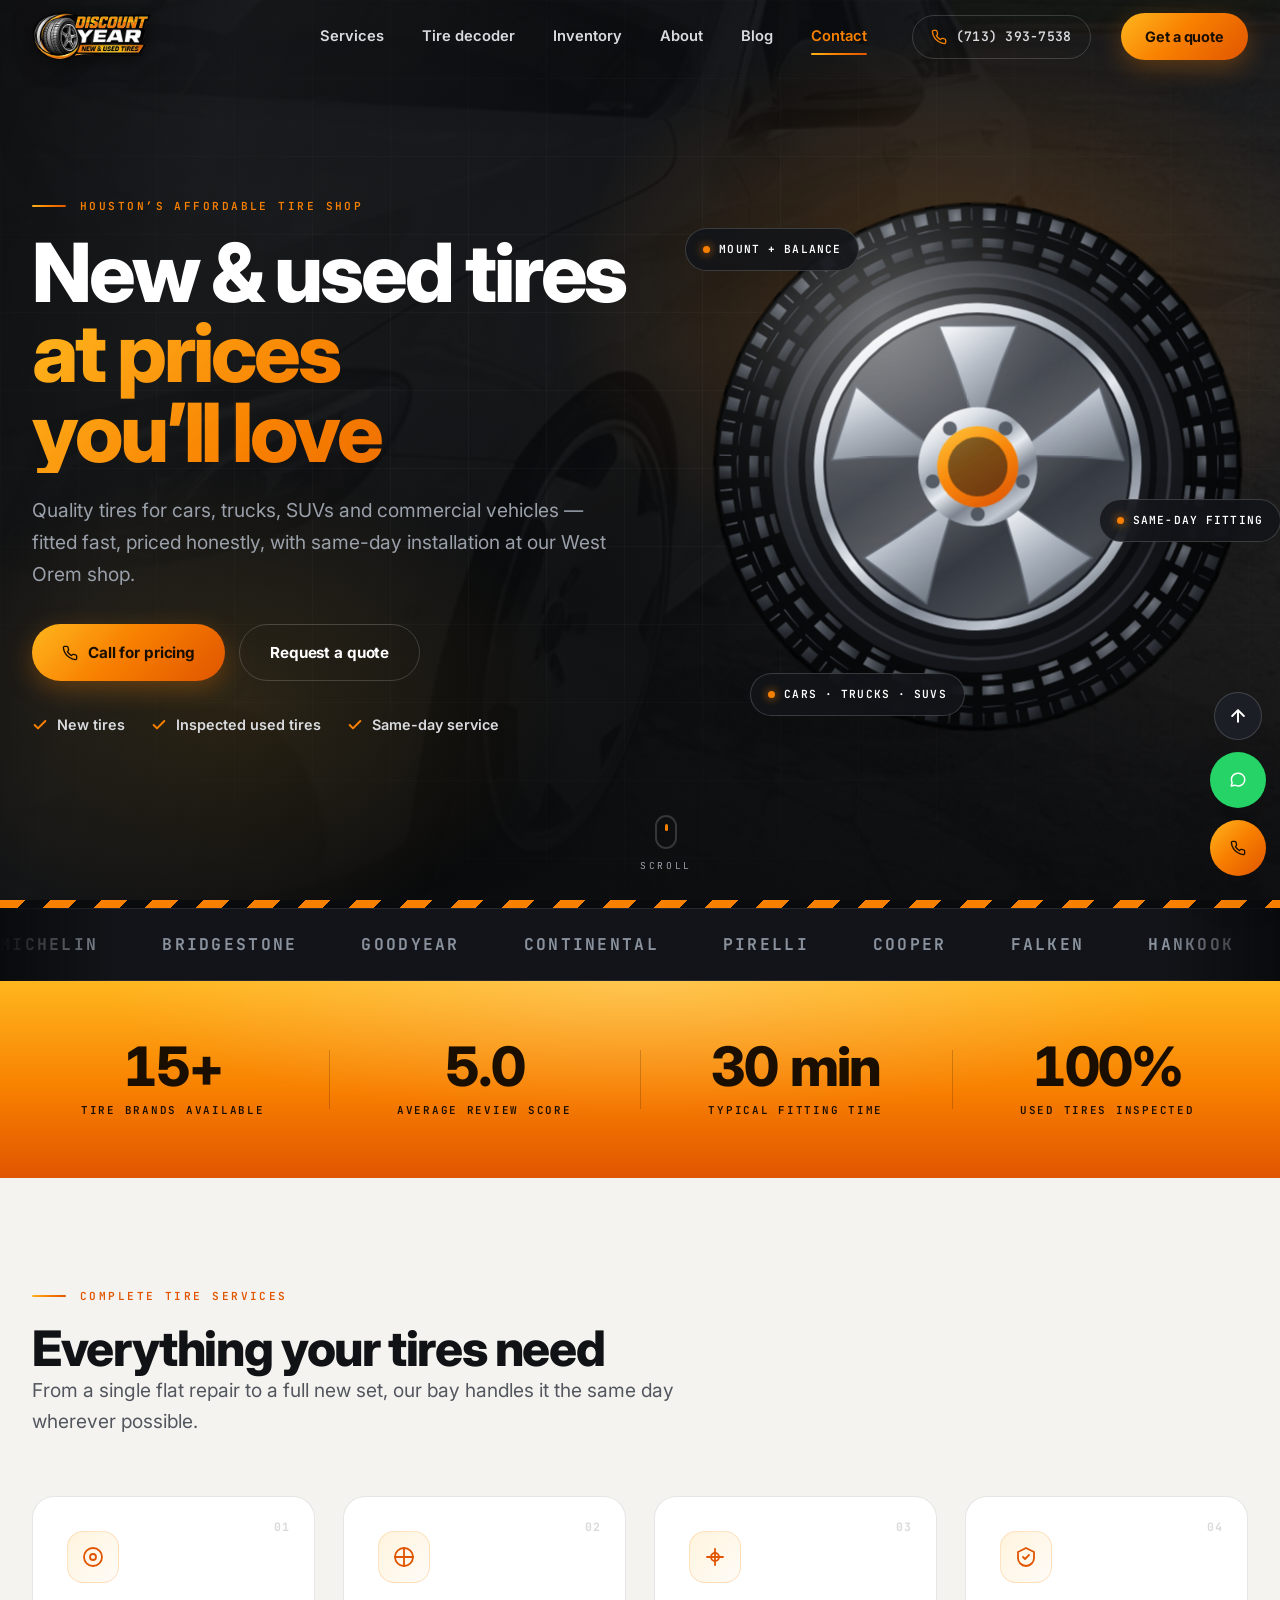
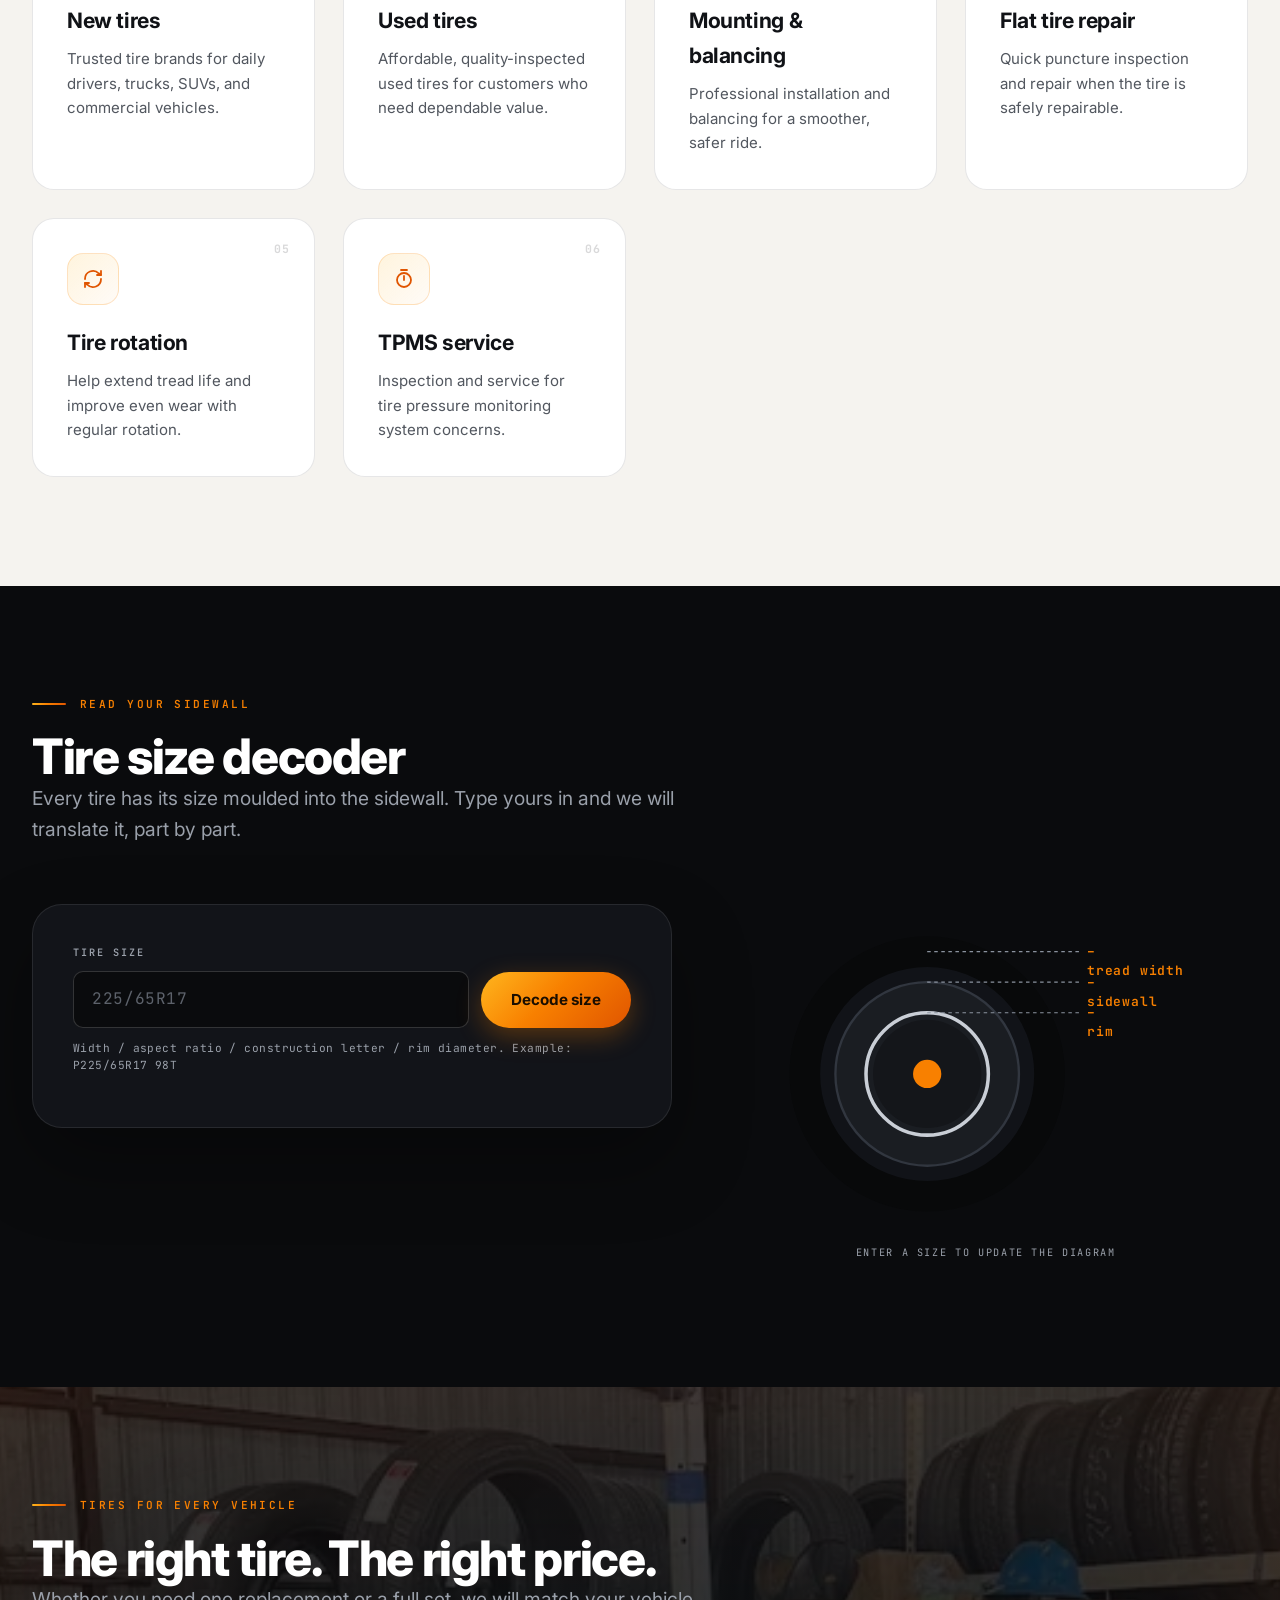
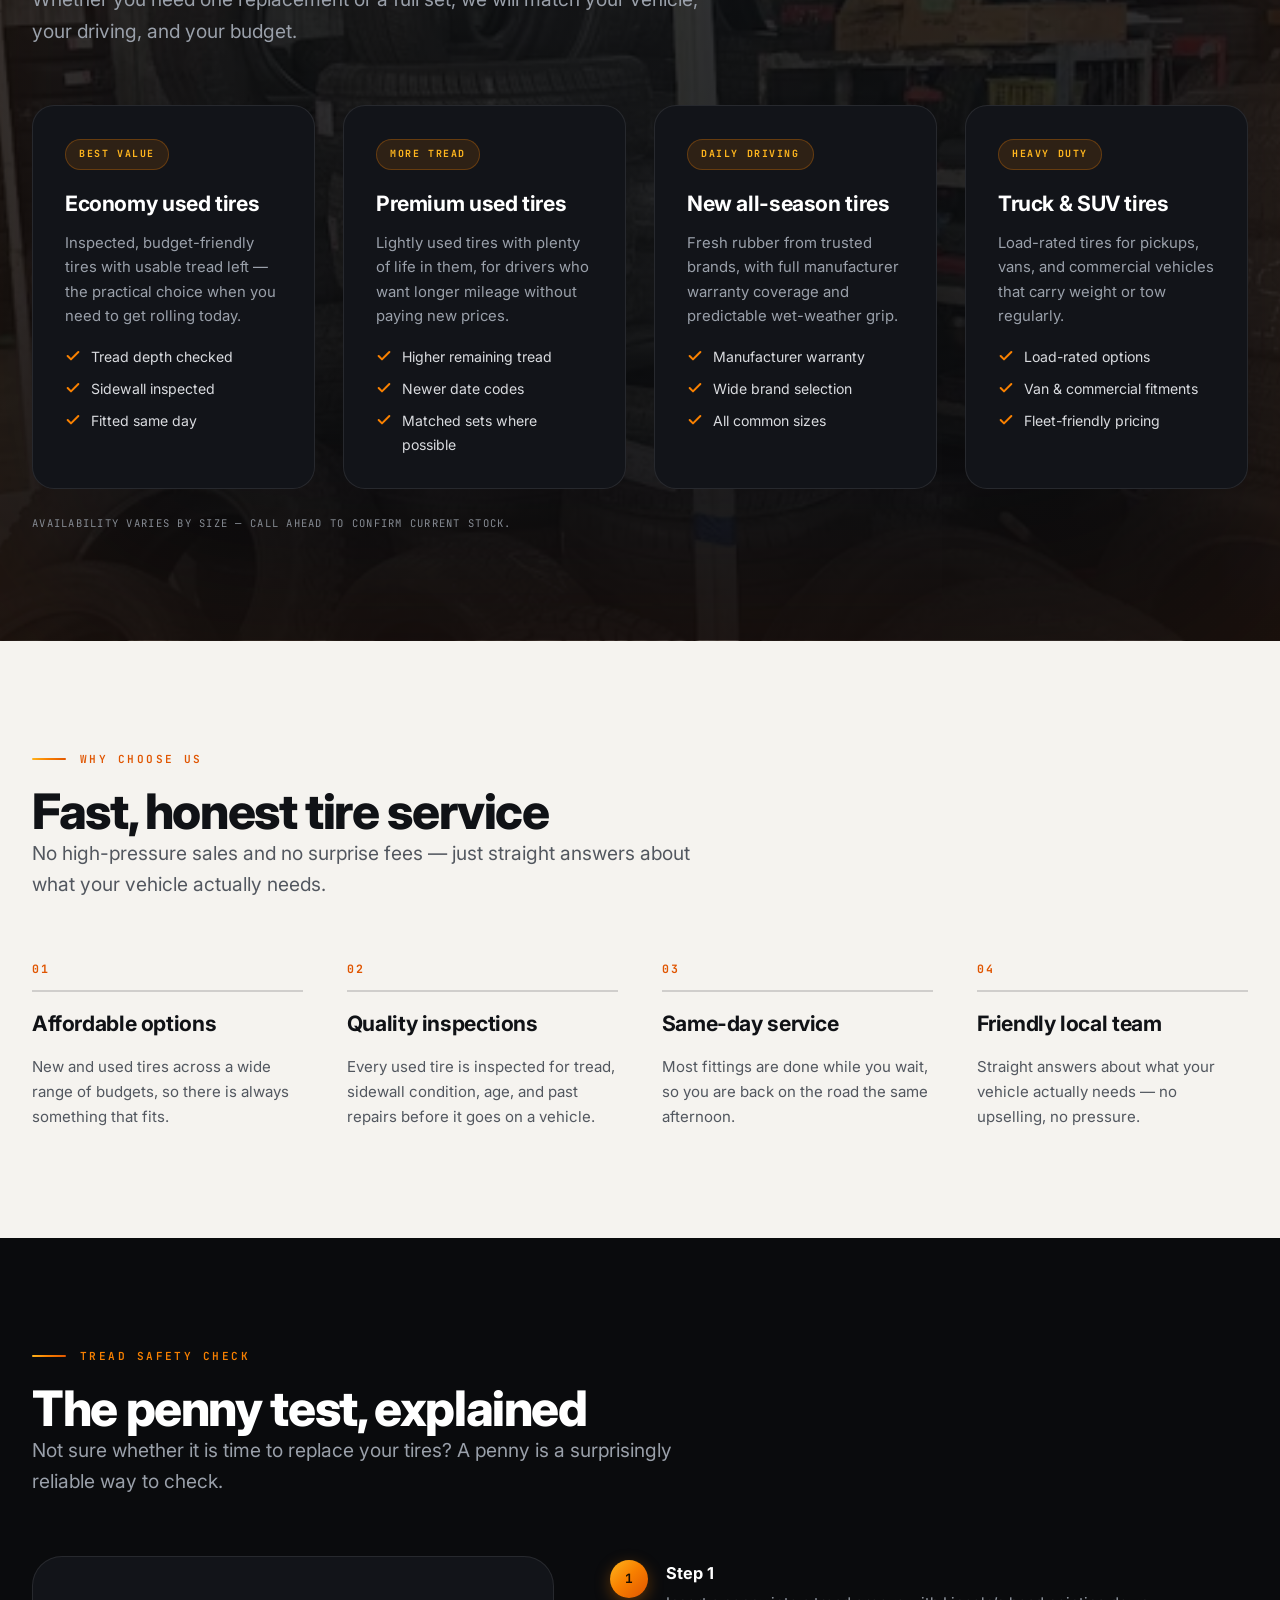
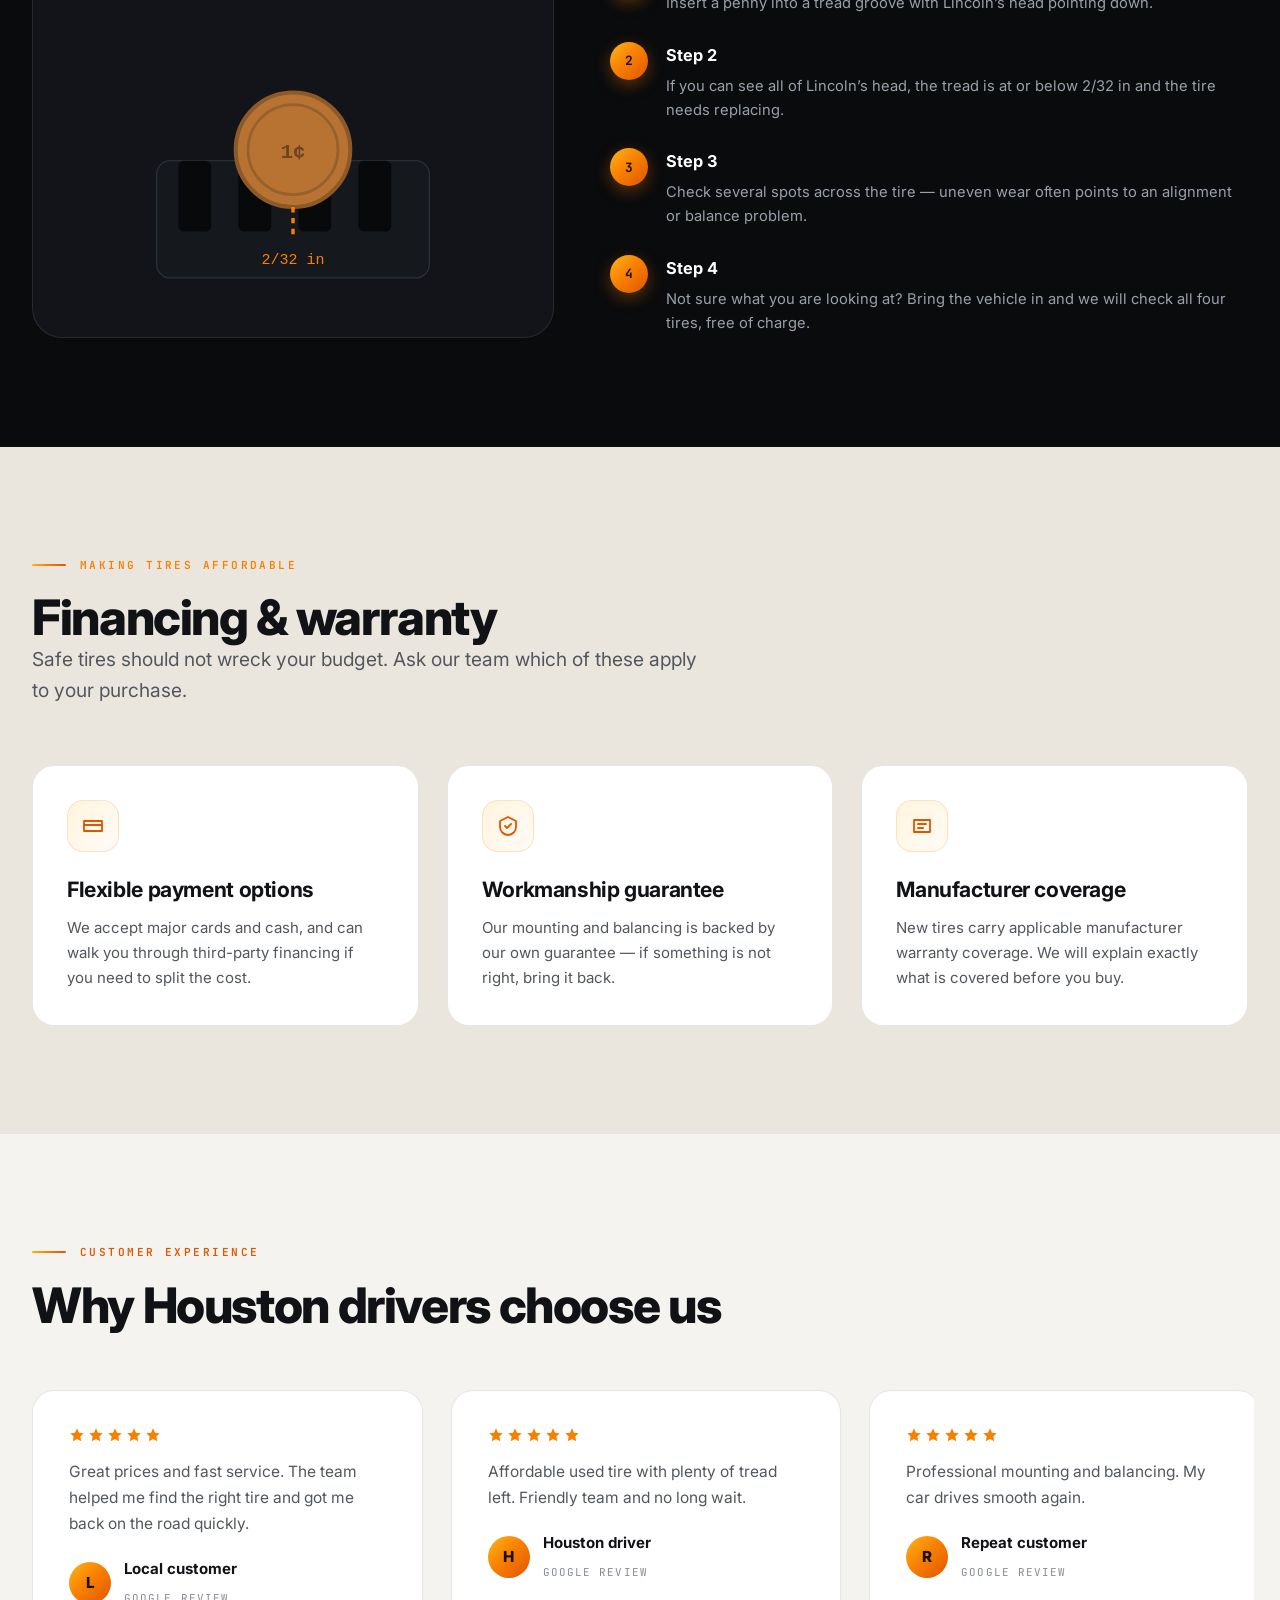
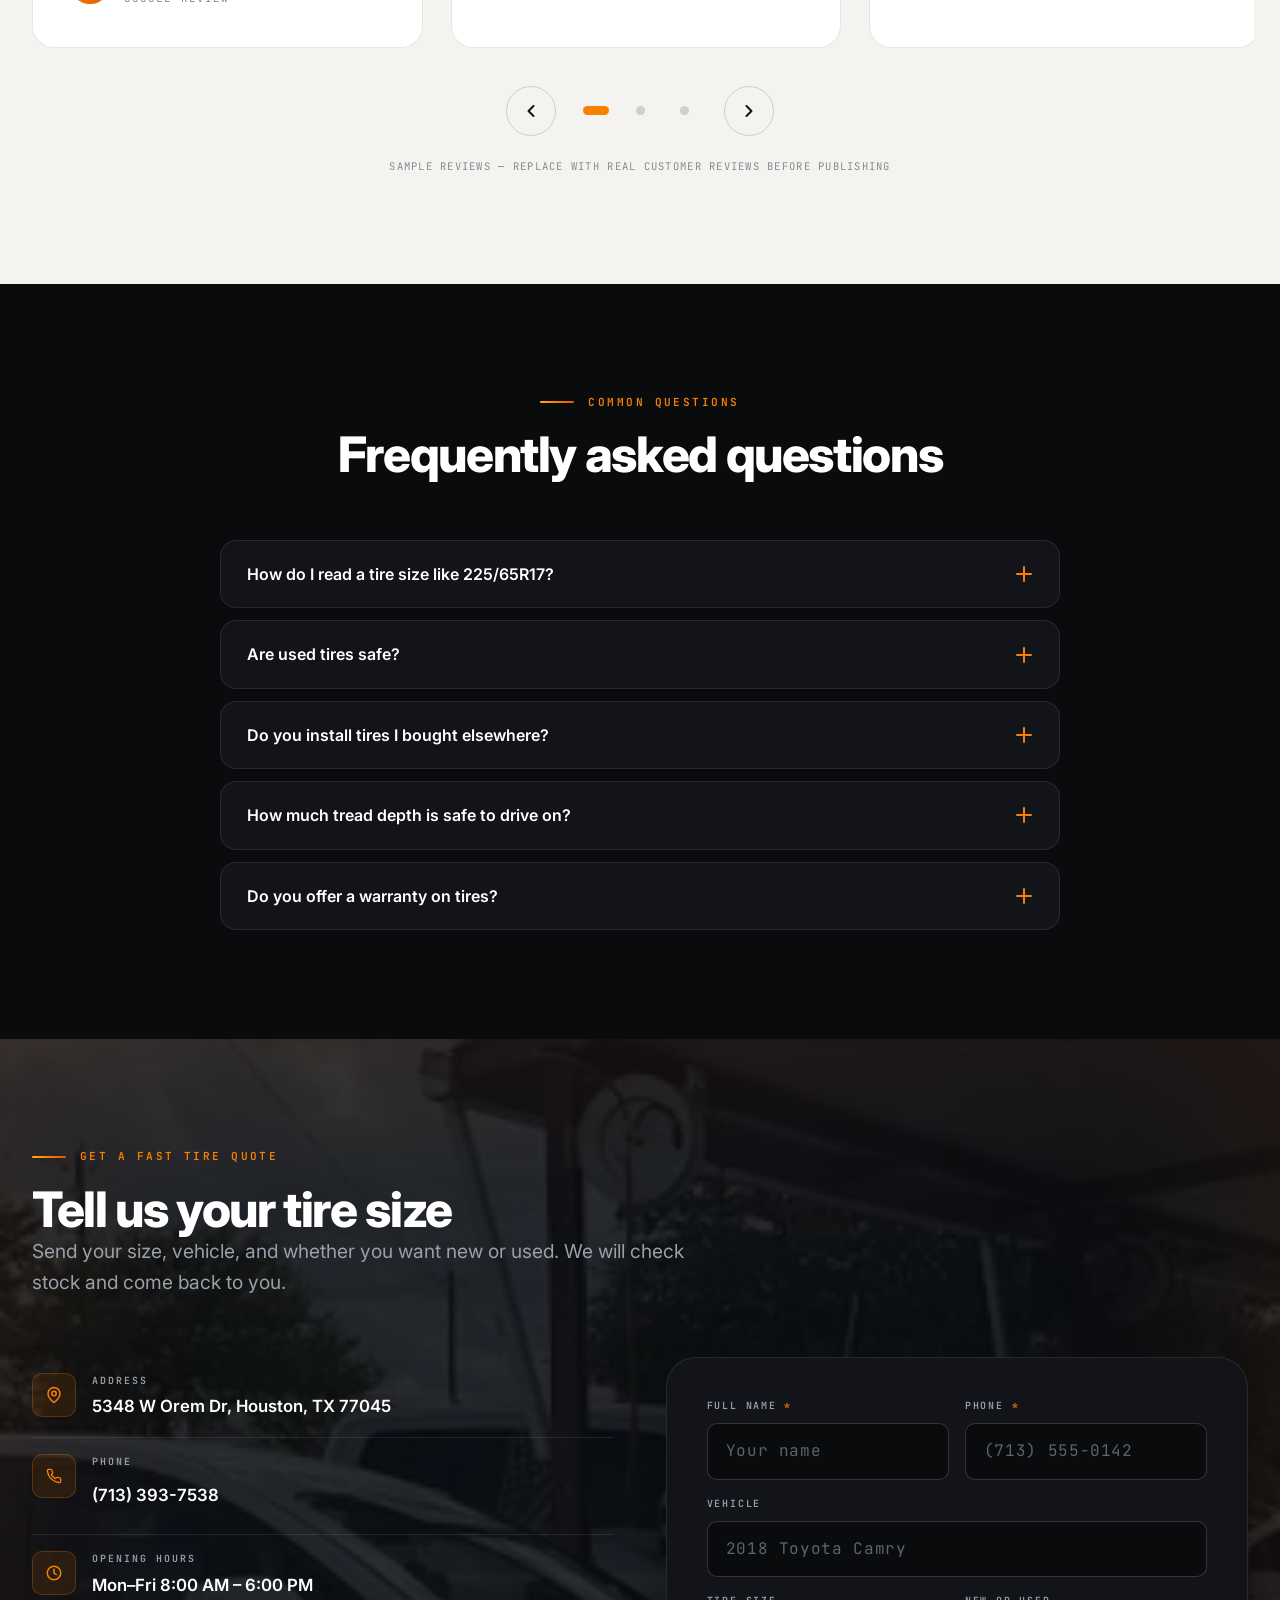
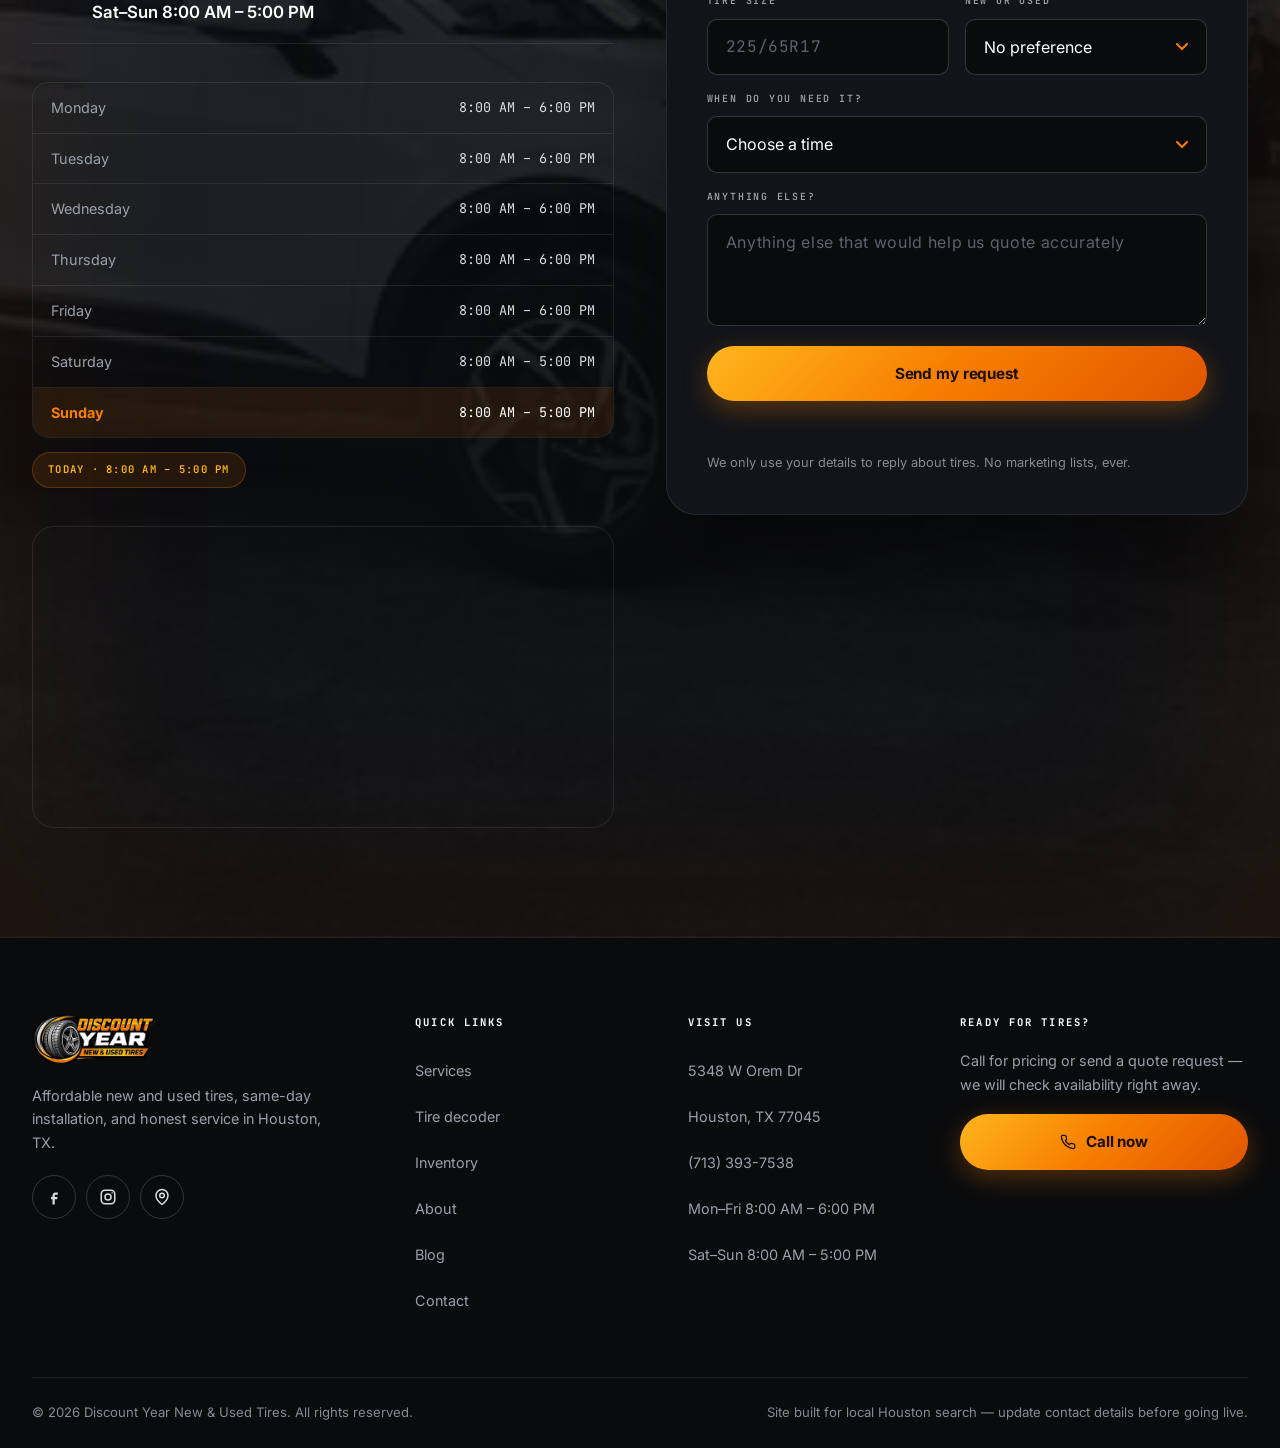
==== index.html @ e11bf378 "Add files via upload" ====
<!DOCTYPE html>
<html lang="en">
<head>
<meta charset="UTF-8">
<meta name="viewport" content="width=device-width, initial-scale=1, viewport-fit=cover">
<meta name="theme-color" content="#0a0b0d">
<title>Discount Year New &amp; Used Tires | Tire Shop in Houston, TX</title>
<meta name="description" content="New and used tires in Houston, TX. Same-day mounting, balancing, flat repair and TPMS service at 5348 W Orem Dr. Inspected used tires and honest pricing.">
<link rel="canonical" href="https://www.discountyeartires.com/">

<!-- Favicons generated from the client's own mark -->
<link rel="icon" href="assets/mark-32.png" sizes="32x32">
<link rel="icon" href="assets/mark-192.png" sizes="192x192">
<link rel="apple-touch-icon" href="assets/mark-180.png">
<link rel="manifest" href="site.webmanifest">

<!-- Fonts: preconnect early, then load without blocking first paint -->
<link rel="preconnect" href="https://fonts.googleapis.com">
<link rel="preconnect" href="https://fonts.gstatic.com" crossorigin>
<link rel="preload" as="style" href="https://fonts.googleapis.com/css2?family=Inter:wght@400;500;600;700;800&family=JetBrains+Mono:wght@500;600;700&display=swap">
<link rel="stylesheet" href="https://fonts.googleapis.com/css2?family=Inter:wght@400;500;600;700;800&family=JetBrains+Mono:wght@500;600;700&display=swap" media="print" onload="this.media='all'">
<noscript><link rel="stylesheet" href="https://fonts.googleapis.com/css2?family=Inter:wght@400;500;600;700;800&family=JetBrains+Mono:wght@500;600;700&display=swap"></noscript>

<link rel="preload" as="image" href="assets/logo-600.webp" type="image/webp">
<script>
/* Loader escape hatch — deliberately tiny, dependency-free and ES5 only.
   It lives in its own <script> so that a syntax error or thrown exception in
   script.js can never prevent the site from becoming usable. If the main
   loader logic has not dismissed itself within 4s, this does it. */
(function () {
  function release() {
    var b = document.body;
    if (!b) return;
    b.className = b.className.replace(/\bis-loading\b/g, '');
    var l = document.getElementById('loader');
    if (l && l.parentNode) l.parentNode.removeChild(l);
  }
  window.setTimeout(release, 4000);
  window.addEventListener('error', function () { window.setTimeout(release, 300); });
})();
</script>

<!-- Safety net 2: with scripting unavailable the loader must not exist at all.
     This is what a document previewer (iOS Quick Look), a locked-down browser,
     or a blocked script results in. -->
<noscript>
  <style>
    .loader,
    .cursor,
    .cursor-shadow,
    .scroll-progress { display: none !important; }
    body.is-loading { overflow: visible !important; }
    /* Reveal anything that would otherwise wait for a scroll observer. */
    .reveal { opacity: 1 !important; transform: none !important; }
    .hero-copy > *,
    .hero-visual,
    .scroll-cue { opacity: 1 !important; transform: none !important; animation: none !important; }
    .reveal-line > i { transform: none !important; animation: none !important; }
    .stat-num { visibility: visible; }
  </style>
</noscript>

<link rel="stylesheet" href="styles.css">

<!-- Open Graph -->
<meta property="og:type" content="business.business">
<meta property="og:title" content="Discount Year New &amp; Used Tires | Houston, TX">
<meta property="og:description" content="New and used tires with same-day fitting in Houston. Inspected used tires, honest pricing.">
<meta property="og:image" content="https://www.discountyeartires.com/assets/logo-1200.png">
<meta name="twitter:card" content="summary_large_image">
<meta name="twitter:title" content="Discount Year New &amp; Used Tires | Houston, TX">
<meta name="twitter:description" content="New and used tires with same-day fitting in Houston. Inspected used tires, honest pricing.">
<meta name="twitter:image" content="https://www.discountyeartires.com/assets/logo-1200.png">
<meta property="og:url" content="https://www.discountyeartires.com/">

<script type="application/ld+json">
{
  "@context":"https://schema.org",
  "@type":"TireShop",
  "name":"Discount Year New & Used Tires",
  "image":"https://www.discountyeartires.com/assets/logo-1200.png",
  "logo":"https://www.discountyeartires.com/assets/logo-1200.png",
  "url":"https://www.discountyeartires.com/",
  "telephone":"+17133937538",
  "priceRange":"$$",
  "address":{"@type":"PostalAddress","streetAddress":"5348 W Orem Dr","addressLocality":"Houston","addressRegion":"TX","postalCode":"77045","addressCountry":"US"},
  "geo":{"@type":"GeoCoordinates","latitude":29.6216,"longitude":-95.4269},
  "openingHoursSpecification":[
    {"@type":"OpeningHoursSpecification","dayOfWeek":["Monday","Tuesday","Wednesday","Thursday","Friday"],"opens":"08:00","closes":"18:00"},
    {"@type":"OpeningHoursSpecification","dayOfWeek":["Saturday","Sunday"],"opens":"08:00","closes":"17:00"}
  ],
  "areaServed":{"@type":"City","name":"Houston"}
}
</script>
<script type="application/ld+json">
{
 "@context":"https://schema.org","@type":"FAQPage","mainEntity":[
 {"@type":"Question","name":"How do I read a tire size like 225/65R17?","acceptedAnswer":{"@type":"Answer","text":"225 is the tire width in millimetres, 65 is the aspect ratio (sidewall height as a percentage of the width), R means radial construction, and 17 is the wheel rim diameter in inches. The decoder above breaks down any size you enter."}},{"@type":"Question","name":"Are used tires safe?","acceptedAnswer":{"@type":"Answer","text":"Every used tire we sell is inspected for tread depth, sidewall damage, age, and repair history before it goes on a vehicle. We only sell tires we would fit to our own cars."}},{"@type":"Question","name":"Do you install tires I bought elsewhere?","acceptedAnswer":{"@type":"Answer","text":"Yes — we mount and balance tires you supply yourself. Call ahead so we can confirm same-day availability and pricing."}},{"@type":"Question","name":"How much tread depth is safe to drive on?","acceptedAnswer":{"@type":"Answer","text":"Most experts recommend replacing tires at or below 2/32 of an inch of remaining tread. Use the penny test above, or stop by and we will check them for free."}},{"@type":"Question","name":"Do you offer a warranty on tires?","acceptedAnswer":{"@type":"Answer","text":"New tires include applicable manufacturer warranty coverage, and we stand behind our own mounting and balancing workmanship. Ask us for the specific terms on the tires you choose."}}
 ]}
</script>
</head>

<body class="is-loading">

<a class="skip-link" href="#main">Skip to main content</a>

<!-- ===== loading screen ================================================== -->
<div class="loader" id="loader" role="status" aria-live="polite">
  <div class="loader-inner">
    <div class="loader-tyre"><svg class="" viewBox="0 0 200 200" xmlns="http://www.w3.org/2000/svg" >
<defs>
<radialGradient id="rub-loader" cx="34%" cy="24%" r="82%">
  <stop offset="0%" stop-color="#6e737c"/>
  <stop offset="35%" stop-color="#474c54"/>
  <stop offset="70%" stop-color="#2b2f35"/>
  <stop offset="100%" stop-color="#1a1d21"/>
</radialGradient>
<radialGradient id="wall-loader" cx="34%" cy="26%" r="80%">
  <stop offset="0%" stop-color="#3d4046"/>
  <stop offset="55%" stop-color="#212429"/>
  <stop offset="100%" stop-color="#121418"/>
</radialGradient>
<linearGradient id="chrome-loader" x1="18%" y1="4%" x2="82%" y2="96%">
  <stop offset="0%"   stop-color="#ffffff"/>
  <stop offset="18%"  stop-color="#d8dde4"/>
  <stop offset="38%"  stop-color="#9aa2ad"/>
  <stop offset="52%"  stop-color="#e8ecf1"/>
  <stop offset="70%"  stop-color="#79818d"/>
  <stop offset="88%"  stop-color="#c2c8d1"/>
  <stop offset="100%" stop-color="#5a626d"/>
</linearGradient>
<linearGradient id="spoke-loader" x1="20%" y1="0%" x2="80%" y2="100%">
  <stop offset="0%"   stop-color="#eef1f5"/>
  <stop offset="45%"  stop-color="#aab2bd"/>
  <stop offset="100%" stop-color="#6d757f"/>
</linearGradient>
<linearGradient id="cap-loader" x1="20%" y1="0%" x2="80%" y2="100%">
  <stop offset="0%"   stop-color="#ffb61e"/>
  <stop offset="50%"  stop-color="#f88000"/>
  <stop offset="100%" stop-color="#e05500"/>
</linearGradient>
<radialGradient id="gloss-loader" cx="32%" cy="22%" r="52%">
  <stop offset="0%"   stop-color="#ffffff" stop-opacity=".30"/>
  <stop offset="60%"  stop-color="#ffffff" stop-opacity=".05"/>
  <stop offset="100%" stop-color="#ffffff" stop-opacity="0"/>
</radialGradient>
</defs>
<g class="tyre-spin">
<circle cx="100.0" cy="100.0" r="97.0" fill="#08090a"/>
<g fill="url(#rub-loader)">
<path d="M101.96 4.52A95.50 95.50 0 0 1 111.06 5.14L108.92 23.52A77.00 77.00 0 0 0 101.58 23.02Z"/>
<path d="M114.94 5.68A95.50 95.50 0 0 1 123.88 7.53L120.25 21.57A81.00 81.00 0 0 0 112.67 20.00Z"/>
<path d="M127.64 8.59A95.50 95.50 0 0 1 136.24 11.65L129.22 28.76A77.00 77.00 0 0 0 122.29 26.30Z"/>
<path d="M139.83 13.20A95.50 95.50 0 0 1 147.94 17.40L140.66 29.94A81.00 81.00 0 0 0 133.79 26.38Z"/>
<path d="M151.28 19.44A95.50 95.50 0 0 1 158.74 24.70L147.36 39.29A77.00 77.00 0 0 0 141.35 35.04Z"/>
<path d="M161.77 27.17A95.50 95.50 0 0 1 168.44 33.40L158.05 43.51A81.00 81.00 0 0 0 152.39 38.23Z"/>
<path d="M171.12 36.26A95.50 95.50 0 0 1 176.88 43.34L161.98 54.32A77.00 77.00 0 0 0 157.34 48.61Z"/>
<path d="M179.13 46.54A95.50 95.50 0 0 1 183.88 54.34L171.14 61.27A81.00 81.00 0 0 0 167.12 54.65Z"/>
<path d="M185.68 57.81A95.50 95.50 0 0 1 189.31 66.18L172.01 72.73A77.00 77.00 0 0 0 169.08 65.98Z"/>
<path d="M190.62 69.87A95.50 95.50 0 0 1 193.08 78.66L178.95 81.90A81.00 81.00 0 0 0 176.86 74.44Z"/>
<path d="M193.88 82.49A95.50 95.50 0 0 1 195.12 91.53L176.70 93.17A77.00 77.00 0 0 0 175.69 85.88Z"/>
<path d="M195.39 95.44A95.50 95.50 0 0 1 195.39 104.56L180.91 103.87A81.00 81.00 0 0 0 180.91 96.13Z"/>
<path d="M195.12 108.47A95.50 95.50 0 0 1 193.88 117.51L175.69 114.12A77.00 77.00 0 0 0 176.70 106.83Z"/>
<path d="M193.08 121.34A95.50 95.50 0 0 1 190.62 130.13L176.86 125.56A81.00 81.00 0 0 0 178.95 118.10Z"/>
<path d="M189.31 133.82A95.50 95.50 0 0 1 185.68 142.19L169.08 134.02A77.00 77.00 0 0 0 172.01 127.27Z"/>
<path d="M183.88 145.66A95.50 95.50 0 0 1 179.13 153.46L167.12 145.35A81.00 81.00 0 0 0 171.14 138.73Z"/>
<path d="M176.88 156.66A95.50 95.50 0 0 1 171.12 163.74L157.34 151.39A77.00 77.00 0 0 0 161.98 145.68Z"/>
<path d="M168.44 166.60A95.50 95.50 0 0 1 161.77 172.83L152.39 161.77A81.00 81.00 0 0 0 158.05 156.49Z"/>
<path d="M158.74 175.30A95.50 95.50 0 0 1 151.28 180.56L141.35 164.96A77.00 77.00 0 0 0 147.36 160.71Z"/>
<path d="M147.94 182.60A95.50 95.50 0 0 1 139.83 186.80L133.79 173.62A81.00 81.00 0 0 0 140.66 170.06Z"/>
<path d="M136.24 188.35A95.50 95.50 0 0 1 127.64 191.41L122.29 173.70A77.00 77.00 0 0 0 129.22 171.24Z"/>
<path d="M123.88 192.47A95.50 95.50 0 0 1 114.94 194.32L112.67 180.00A81.00 81.00 0 0 0 120.25 178.43Z"/>
<path d="M111.06 194.86A95.50 95.50 0 0 1 101.96 195.48L101.58 176.98A77.00 77.00 0 0 0 108.92 176.48Z"/>
<path d="M98.04 195.48A95.50 95.50 0 0 1 88.94 194.86L90.62 180.45A81.00 81.00 0 0 0 98.34 180.98Z"/>
<path d="M85.06 194.32A95.50 95.50 0 0 1 76.12 192.47L80.75 174.55A77.00 77.00 0 0 0 87.95 176.05Z"/>
<path d="M72.36 191.41A95.50 95.50 0 0 1 63.76 188.35L69.26 174.94A81.00 81.00 0 0 0 76.55 177.53Z"/>
<path d="M60.17 186.80A95.50 95.50 0 0 1 52.06 182.60L61.35 166.60A77.00 77.00 0 0 0 67.88 169.98Z"/>
<path d="M48.72 180.56A95.50 95.50 0 0 1 41.26 175.30L50.18 163.87A81.00 81.00 0 0 0 56.50 168.33Z"/>
<path d="M38.23 172.83A95.50 95.50 0 0 1 31.56 166.60L44.81 153.70A77.00 77.00 0 0 0 50.19 158.72Z"/>
<path d="M28.88 163.74A95.50 95.50 0 0 1 23.12 156.66L34.80 148.06A81.00 81.00 0 0 0 39.68 154.06Z"/>
<path d="M20.87 153.46A95.50 95.50 0 0 1 16.12 145.66L32.37 136.82A77.00 77.00 0 0 0 36.20 143.11Z"/>
<path d="M14.32 142.19A95.50 95.50 0 0 1 10.69 133.82L24.25 128.68A81.00 81.00 0 0 0 27.33 135.78Z"/>
<path d="M9.38 130.13A95.50 95.50 0 0 1 6.92 121.34L24.95 117.21A77.00 77.00 0 0 0 26.93 124.29Z"/>
<path d="M6.12 117.51A95.50 95.50 0 0 1 4.88 108.47L19.32 107.18A81.00 81.00 0 0 0 20.37 114.85Z"/>
<path d="M4.61 104.56A95.50 95.50 0 0 1 4.61 95.44L23.09 96.32A77.00 77.00 0 0 0 23.09 103.68Z"/>
<path d="M4.88 91.53A95.50 95.50 0 0 1 6.12 82.49L20.37 85.15A81.00 81.00 0 0 0 19.32 92.82Z"/>
<path d="M6.92 78.66A95.50 95.50 0 0 1 9.38 69.87L26.93 75.71A77.00 77.00 0 0 0 24.95 82.79Z"/>
<path d="M10.69 66.18A95.50 95.50 0 0 1 14.32 57.81L27.33 64.22A81.00 81.00 0 0 0 24.25 71.32Z"/>
<path d="M16.12 54.34A95.50 95.50 0 0 1 20.87 46.54L36.20 56.89A77.00 77.00 0 0 0 32.37 63.18Z"/>
<path d="M23.12 43.34A95.50 95.50 0 0 1 28.88 36.26L39.68 45.94A81.00 81.00 0 0 0 34.80 51.94Z"/>
<path d="M31.56 33.40A95.50 95.50 0 0 1 38.23 27.17L50.19 41.28A77.00 77.00 0 0 0 44.81 46.30Z"/>
<path d="M41.26 24.70A95.50 95.50 0 0 1 48.72 19.44L56.50 31.67A81.00 81.00 0 0 0 50.18 36.13Z"/>
<path d="M52.06 17.40A95.50 95.50 0 0 1 60.17 13.20L67.88 30.02A77.00 77.00 0 0 0 61.35 33.40Z"/>
<path d="M63.76 11.65A95.50 95.50 0 0 1 72.36 8.59L76.55 22.47A81.00 81.00 0 0 0 69.26 25.06Z"/>
<path d="M76.12 7.53A95.50 95.50 0 0 1 85.06 5.68L87.95 23.95A77.00 77.00 0 0 0 80.75 25.45Z"/>
<path d="M88.94 5.14A95.50 95.50 0 0 1 98.04 4.52L98.34 19.02A81.00 81.00 0 0 0 90.62 19.55Z"/>
</g>
<g fill="#08090a">
<path d="M106.92 2.75A97.50 97.50 0 0 1 110.63 3.08L109.81 10.54A90.00 90.00 0 0 0 106.39 10.23Z"/>
<path d="M120.10 4.59A97.50 97.50 0 0 1 123.73 5.43L121.91 12.71A90.00 90.00 0 0 0 118.55 11.93Z"/>
<path d="M132.90 8.22A97.50 97.50 0 0 1 136.39 9.54L133.59 16.50A90.00 90.00 0 0 0 130.37 15.28Z"/>
<path d="M145.09 13.55A97.50 97.50 0 0 1 148.37 15.34L144.64 21.85A90.00 90.00 0 0 0 141.62 20.20Z"/>
<path d="M156.44 20.50A97.50 97.50 0 0 1 159.44 22.72L154.87 28.66A90.00 90.00 0 0 0 152.10 26.61Z"/>
<path d="M166.74 28.93A97.50 97.50 0 0 1 169.41 31.53L164.07 36.80A90.00 90.00 0 0 0 161.61 34.39Z"/>
<path d="M175.80 38.68A97.50 97.50 0 0 1 178.09 41.62L172.08 46.11A90.00 90.00 0 0 0 169.97 43.39Z"/>
<path d="M183.44 49.57A97.50 97.50 0 0 1 185.31 52.80L178.75 56.43A90.00 90.00 0 0 0 177.03 53.45Z"/>
<path d="M189.53 61.40A97.50 97.50 0 0 1 190.94 64.85L183.95 67.56A90.00 90.00 0 0 0 182.65 64.37Z"/>
<path d="M193.96 73.95A97.50 97.50 0 0 1 194.88 77.56L187.58 79.29A90.00 90.00 0 0 0 186.73 75.96Z"/>
<path d="M196.63 86.99A97.50 97.50 0 0 1 197.05 90.69L189.59 91.41A90.00 90.00 0 0 0 189.19 87.99Z"/>
<path d="M197.50 100.27A97.50 97.50 0 0 1 197.42 103.99L189.92 103.69A90.00 90.00 0 0 0 190.00 100.25Z"/>
<path d="M196.56 113.54A97.50 97.50 0 0 1 195.97 117.22L188.58 115.90A90.00 90.00 0 0 0 189.13 112.50Z"/>
<path d="M193.81 126.56A97.50 97.50 0 0 1 192.73 130.13L185.60 127.81A90.00 90.00 0 0 0 186.60 124.52Z"/>
<path d="M189.32 139.09A97.50 97.50 0 0 1 187.76 142.47L181.01 139.21A90.00 90.00 0 0 0 182.45 136.08Z"/>
<path d="M183.17 150.89A97.50 97.50 0 0 1 181.16 154.03L174.92 149.87A90.00 90.00 0 0 0 176.77 146.97Z"/>
<path d="M175.46 161.74A97.50 97.50 0 0 1 173.05 164.58L167.43 159.61A90.00 90.00 0 0 0 169.66 156.99Z"/>
<path d="M166.35 171.44A97.50 97.50 0 0 1 163.57 173.92L158.68 168.24A90.00 90.00 0 0 0 161.25 165.94Z"/>
<path d="M156.01 179.81A97.50 97.50 0 0 1 152.92 181.89L148.85 175.59A90.00 90.00 0 0 0 151.70 173.67Z"/>
<path d="M144.62 186.69A97.50 97.50 0 0 1 141.27 188.33L138.10 181.54A90.00 90.00 0 0 0 141.19 180.02Z"/>
<path d="M132.40 191.96A97.50 97.50 0 0 1 128.86 193.13L126.64 185.97A90.00 90.00 0 0 0 129.91 184.89Z"/>
<path d="M119.58 195.51A97.50 97.50 0 0 1 115.91 196.19L114.69 188.79A90.00 90.00 0 0 0 118.07 188.17Z"/>
<path d="M106.39 197.29A97.50 97.50 0 0 1 102.66 197.46L102.46 189.97A90.00 90.00 0 0 0 105.90 189.81Z"/>
<path d="M93.08 197.25A97.50 97.50 0 0 1 89.37 196.92L90.19 189.46A90.00 90.00 0 0 0 93.61 189.77Z"/>
<path d="M79.90 195.41A97.50 97.50 0 0 1 76.27 194.57L78.09 187.29A90.00 90.00 0 0 0 81.45 188.07Z"/>
<path d="M67.10 191.78A97.50 97.50 0 0 1 63.61 190.46L66.41 183.50A90.00 90.00 0 0 0 69.63 184.72Z"/>
<path d="M54.91 186.45A97.50 97.50 0 0 1 51.63 184.66L55.36 178.15A90.00 90.00 0 0 0 58.38 179.80Z"/>
<path d="M43.56 179.50A97.50 97.50 0 0 1 40.56 177.28L45.13 171.34A90.00 90.00 0 0 0 47.90 173.39Z"/>
<path d="M33.26 171.07A97.50 97.50 0 0 1 30.59 168.47L35.93 163.20A90.00 90.00 0 0 0 38.39 165.61Z"/>
<path d="M24.20 161.32A97.50 97.50 0 0 1 21.91 158.38L27.92 153.89A90.00 90.00 0 0 0 30.03 156.61Z"/>
<path d="M16.56 150.43A97.50 97.50 0 0 1 14.69 147.20L21.25 143.57A90.00 90.00 0 0 0 22.97 146.55Z"/>
<path d="M10.47 138.60A97.50 97.50 0 0 1 9.06 135.15L16.05 132.44A90.00 90.00 0 0 0 17.35 135.63Z"/>
<path d="M6.04 126.05A97.50 97.50 0 0 1 5.12 122.44L12.42 120.71A90.00 90.00 0 0 0 13.27 124.04Z"/>
<path d="M3.37 113.01A97.50 97.50 0 0 1 2.95 109.31L10.41 108.59A90.00 90.00 0 0 0 10.81 112.01Z"/>
<path d="M2.50 99.73A97.50 97.50 0 0 1 2.58 96.01L10.08 96.31A90.00 90.00 0 0 0 10.00 99.75Z"/>
<path d="M3.44 86.46A97.50 97.50 0 0 1 4.03 82.78L11.42 84.10A90.00 90.00 0 0 0 10.87 87.50Z"/>
<path d="M6.19 73.44A97.50 97.50 0 0 1 7.27 69.87L14.40 72.19A90.00 90.00 0 0 0 13.40 75.48Z"/>
<path d="M10.68 60.91A97.50 97.50 0 0 1 12.24 57.53L18.99 60.79A90.00 90.00 0 0 0 17.55 63.92Z"/>
<path d="M16.83 49.11A97.50 97.50 0 0 1 18.84 45.97L25.08 50.13A90.00 90.00 0 0 0 23.23 53.03Z"/>
<path d="M24.54 38.26A97.50 97.50 0 0 1 26.95 35.42L32.57 40.39A90.00 90.00 0 0 0 30.34 43.01Z"/>
<path d="M33.65 28.56A97.50 97.50 0 0 1 36.43 26.08L41.32 31.76A90.00 90.00 0 0 0 38.75 34.06Z"/>
<path d="M43.99 20.19A97.50 97.50 0 0 1 47.08 18.11L51.15 24.41A90.00 90.00 0 0 0 48.30 26.33Z"/>
<path d="M55.38 13.31A97.50 97.50 0 0 1 58.73 11.67L61.90 18.46A90.00 90.00 0 0 0 58.81 19.98Z"/>
<path d="M67.60 8.04A97.50 97.50 0 0 1 71.14 6.87L73.36 14.03A90.00 90.00 0 0 0 70.09 15.11Z"/>
<path d="M80.42 4.49A97.50 97.50 0 0 1 84.09 3.81L85.31 11.21A90.00 90.00 0 0 0 81.93 11.83Z"/>
<path d="M93.61 2.71A97.50 97.50 0 0 1 97.34 2.54L97.54 10.03A90.00 90.00 0 0 0 94.10 10.19Z"/>
</g>
<circle cx="100.0" cy="100.0" r="86.5" fill="none" stroke="#08090a" stroke-width="4.2"/>
<circle cx="100.0" cy="100.0" r="90.0" fill="none" stroke="#08090a" stroke-width="2.2"/>
<circle cx="100.0" cy="100.0" r="80.0" fill="none" stroke="#08090a" stroke-width="2.2"/>
<circle cx="100.0" cy="100.0" r="76.0" fill="url(#wall-loader)"/>
<circle cx="100.0" cy="100.0" r="71.0" fill="none" stroke="#3a3e45" stroke-width="1.1" stroke-opacity=".85"/>
<circle cx="100.0" cy="100.0" r="65.0" fill="none" stroke="#0c0d10" stroke-width="2.4"/>
<circle cx="100.0" cy="100.0" r="60.5" fill="url(#chrome-loader)"/>
<circle cx="100.0" cy="100.0" r="57.0" fill="#1b1e24"/>
<circle cx="100.0" cy="100.0" r="56.0" fill="url(#chrome-loader)" opacity=".28"/>
<g fill="url(#spoke-loader)" stroke="#5c636e" stroke-width="0.7" stroke-linejoin="round">
<path d="M85.57 47.96L91.45 62.07L96.82 77.54L97.95 81.11L102.05 81.11L103.18 77.54L108.55 62.07L114.43 47.96Z"/>
<path d="M145.03 70.20L133.43 80.14L120.37 90.04L117.33 92.21L118.60 96.11L122.34 96.09L138.71 96.42L153.95 97.64Z"/>
<path d="M142.26 133.62L129.21 125.66L115.77 116.30L112.76 114.08L109.44 116.49L110.63 120.04L115.37 135.71L118.91 150.58Z"/>
<path d="M81.09 150.58L84.63 135.71L89.37 120.04L90.56 116.49L87.24 114.08L84.23 116.30L70.79 125.66L57.74 133.62Z"/>
<path d="M46.05 97.64L61.29 96.42L77.66 96.09L81.40 96.11L82.67 92.21L79.63 90.04L66.57 80.14L54.97 70.20Z"/>
</g>
<circle cx="100.0" cy="100.0" r="22.0" fill="url(#chrome-loader)"/>
<g fill="#4e555f">
<circle cx="110.29" cy="85.84" r="2.6"/>
<circle cx="116.64" cy="105.41" r="2.6"/>
<circle cx="100.00" cy="117.50" r="2.6"/>
<circle cx="83.36" cy="105.41" r="2.6"/>
<circle cx="89.71" cy="85.84" r="2.6"/>
</g>
<circle cx="100.0" cy="100.0" r="15.0" fill="url(#cap-loader)"/>
<circle cx="100.0" cy="100.0" r="11.0" fill="#0e0f12" opacity=".55"/>
</g>
<circle cx="100.0" cy="100.0" r="97.0" fill="url(#gloss-loader)" pointer-events="none"/>
<circle cx="100.0" cy="100.0" r="97.0" fill="none" stroke="#000" stroke-opacity=".5" stroke-width="1.5"/>
</svg></div>
    <div class="loader-meter">
      <div class="loader-pct mono" id="loaderPct">00<span>%</span></div>
      <div class="loader-bar"><i id="loaderBar"></i></div>
      <div class="loader-label">Discount Year Tires</div>
    </div>
  </div>
</div>

<!-- ===== custom cursor (desktop only, enabled by JS) ==================== -->
<div class="cursor-shadow" id="cursorShadow" aria-hidden="true"></div>
<div class="cursor" id="cursor" aria-hidden="true">
  <span class="cursor-ring"></span>
  <div class="cursor-tyre"><svg class="" viewBox="0 0 200 200" xmlns="http://www.w3.org/2000/svg" >
<defs>
<radialGradient id="rub-cursor" cx="34%" cy="24%" r="82%">
  <stop offset="0%" stop-color="#6e737c"/>
  <stop offset="35%" stop-color="#474c54"/>
  <stop offset="70%" stop-color="#2b2f35"/>
  <stop offset="100%" stop-color="#1a1d21"/>
</radialGradient>
<radialGradient id="wall-cursor" cx="34%" cy="26%" r="80%">
  <stop offset="0%" stop-color="#3d4046"/>
  <stop offset="55%" stop-color="#212429"/>
  <stop offset="100%" stop-color="#121418"/>
</radialGradient>
<linearGradient id="chrome-cursor" x1="18%" y1="4%" x2="82%" y2="96%">
  <stop offset="0%"   stop-color="#ffffff"/>
  <stop offset="18%"  stop-color="#d8dde4"/>
  <stop offset="38%"  stop-color="#9aa2ad"/>
  <stop offset="52%"  stop-color="#e8ecf1"/>
  <stop offset="70%"  stop-color="#79818d"/>
  <stop offset="88%"  stop-color="#c2c8d1"/>
  <stop offset="100%" stop-color="#5a626d"/>
</linearGradient>
<linearGradient id="spoke-cursor" x1="20%" y1="0%" x2="80%" y2="100%">
  <stop offset="0%"   stop-color="#eef1f5"/>
  <stop offset="45%"  stop-color="#aab2bd"/>
  <stop offset="100%" stop-color="#6d757f"/>
</linearGradient>
<linearGradient id="cap-cursor" x1="20%" y1="0%" x2="80%" y2="100%">
  <stop offset="0%"   stop-color="#ffb61e"/>
  <stop offset="50%"  stop-color="#f88000"/>
  <stop offset="100%" stop-color="#e05500"/>
</linearGradient>
<radialGradient id="gloss-cursor" cx="32%" cy="22%" r="52%">
  <stop offset="0%"   stop-color="#ffffff" stop-opacity=".30"/>
  <stop offset="60%"  stop-color="#ffffff" stop-opacity=".05"/>
  <stop offset="100%" stop-color="#ffffff" stop-opacity="0"/>
</radialGradient>
</defs>
<g class="tyre-spin">
<circle cx="100.0" cy="100.0" r="97.0" fill="#08090a"/>
<g fill="url(#rub-cursor)">
<path d="M103.64 4.57A95.50 95.50 0 0 1 117.68 6.15L114.26 24.33A77.00 77.00 0 0 0 102.94 23.06Z"/>
<path d="M124.79 7.77A95.50 95.50 0 0 1 138.12 12.44L130.74 29.40A77.00 77.00 0 0 0 119.98 25.64Z"/>
<path d="M144.69 15.60A95.50 95.50 0 0 1 156.65 23.12L145.68 38.01A77.00 77.00 0 0 0 136.03 31.95Z"/>
<path d="M162.35 27.66A95.50 95.50 0 0 1 172.34 37.65L158.33 49.73A77.00 77.00 0 0 0 150.27 41.67Z"/>
<path d="M176.88 43.35A95.50 95.50 0 0 1 184.40 55.31L168.05 63.97A77.00 77.00 0 0 0 161.99 54.32Z"/>
<path d="M187.56 61.88A95.50 95.50 0 0 1 192.23 75.21L174.36 80.02A77.00 77.00 0 0 0 170.60 69.26Z"/>
<path d="M193.85 82.32A95.50 95.50 0 0 1 195.43 96.36L176.94 97.06A77.00 77.00 0 0 0 175.67 85.74Z"/>
<path d="M195.43 103.64A95.50 95.50 0 0 1 193.85 117.68L175.67 114.26A77.00 77.00 0 0 0 176.94 102.94Z"/>
<path d="M192.23 124.79A95.50 95.50 0 0 1 187.56 138.12L170.60 130.74A77.00 77.00 0 0 0 174.36 119.98Z"/>
<path d="M184.40 144.69A95.50 95.50 0 0 1 176.88 156.65L161.99 145.68A77.00 77.00 0 0 0 168.05 136.03Z"/>
<path d="M172.34 162.35A95.50 95.50 0 0 1 162.35 172.34L150.27 158.33A77.00 77.00 0 0 0 158.33 150.27Z"/>
<path d="M156.65 176.88A95.50 95.50 0 0 1 144.69 184.40L136.03 168.05A77.00 77.00 0 0 0 145.68 161.99Z"/>
<path d="M138.12 187.56A95.50 95.50 0 0 1 124.79 192.23L119.98 174.36A77.00 77.00 0 0 0 130.74 170.60Z"/>
<path d="M117.68 193.85A95.50 95.50 0 0 1 103.64 195.43L102.94 176.94A77.00 77.00 0 0 0 114.26 175.67Z"/>
<path d="M96.36 195.43A95.50 95.50 0 0 1 82.32 193.85L85.74 175.67A77.00 77.00 0 0 0 97.06 176.94Z"/>
<path d="M75.21 192.23A95.50 95.50 0 0 1 61.88 187.56L69.26 170.60A77.00 77.00 0 0 0 80.02 174.36Z"/>
<path d="M55.31 184.40A95.50 95.50 0 0 1 43.35 176.88L54.32 161.99A77.00 77.00 0 0 0 63.97 168.05Z"/>
<path d="M37.65 172.34A95.50 95.50 0 0 1 27.66 162.35L41.67 150.27A77.00 77.00 0 0 0 49.73 158.33Z"/>
<path d="M23.12 156.65A95.50 95.50 0 0 1 15.60 144.69L31.95 136.03A77.00 77.00 0 0 0 38.01 145.68Z"/>
<path d="M12.44 138.12A95.50 95.50 0 0 1 7.77 124.79L25.64 119.98A77.00 77.00 0 0 0 29.40 130.74Z"/>
<path d="M6.15 117.68A95.50 95.50 0 0 1 4.57 103.64L23.06 102.94A77.00 77.00 0 0 0 24.33 114.26Z"/>
<path d="M4.57 96.36A95.50 95.50 0 0 1 6.15 82.32L24.33 85.74A77.00 77.00 0 0 0 23.06 97.06Z"/>
<path d="M7.77 75.21A95.50 95.50 0 0 1 12.44 61.88L29.40 69.26A77.00 77.00 0 0 0 25.64 80.02Z"/>
<path d="M15.60 55.31A95.50 95.50 0 0 1 23.12 43.35L38.01 54.32A77.00 77.00 0 0 0 31.95 63.97Z"/>
<path d="M27.66 37.65A95.50 95.50 0 0 1 37.65 27.66L49.73 41.67A77.00 77.00 0 0 0 41.67 49.73Z"/>
<path d="M43.35 23.12A95.50 95.50 0 0 1 55.31 15.60L63.97 31.95A77.00 77.00 0 0 0 54.32 38.01Z"/>
<path d="M61.88 12.44A95.50 95.50 0 0 1 75.21 7.77L80.02 25.64A77.00 77.00 0 0 0 69.26 29.40Z"/>
<path d="M82.32 6.15A95.50 95.50 0 0 1 96.36 4.57L97.06 23.06A77.00 77.00 0 0 0 85.74 24.33Z"/>
</g>
<circle cx="100.0" cy="100.0" r="86.5" fill="none" stroke="#08090a" stroke-width="3.2"/>
<circle cx="100.0" cy="100.0" r="76.0" fill="url(#wall-cursor)"/>
<circle cx="100.0" cy="100.0" r="60.5" fill="url(#chrome-cursor)"/>
<circle cx="100.0" cy="100.0" r="57.0" fill="#1b1e24"/>
<circle cx="100.0" cy="100.0" r="56.0" fill="url(#chrome-cursor)" opacity=".28"/>
<g fill="url(#spoke-cursor)" stroke="#5c636e" stroke-width="0" stroke-linejoin="round">
<path d="M84.21 48.36L90.63 62.27L96.51 77.59L97.75 81.13L102.25 81.13L103.49 77.59L109.37 62.27L115.79 48.36Z"/>
<path d="M144.23 69.03L132.99 79.43L120.24 89.76L117.25 92.03L118.64 96.31L122.39 96.39L138.78 97.25L153.99 99.06Z"/>
<path d="M143.13 132.50L129.76 125.02L115.99 116.08L112.91 113.94L109.27 116.59L110.35 120.18L114.60 136.03L117.58 151.06Z"/>
<path d="M82.42 151.06L85.40 136.03L89.65 120.18L90.73 116.59L87.09 113.94L84.01 116.08L70.24 125.02L56.87 132.50Z"/>
<path d="M46.01 99.06L61.22 97.25L77.61 96.39L81.36 96.31L82.75 92.03L79.76 89.76L67.01 79.43L55.77 69.03Z"/>
</g>
<circle cx="100.0" cy="100.0" r="22.0" fill="url(#chrome-cursor)"/>
<circle cx="100.0" cy="100.0" r="15.0" fill="url(#cap-cursor)"/>
<circle cx="100.0" cy="100.0" r="11.0" fill="#0e0f12" opacity=".55"/>
</g>
<circle cx="100.0" cy="100.0" r="97.0" fill="url(#gloss-cursor)" pointer-events="none"/>
</svg></div>
</div>

<div class="scroll-progress" id="scrollProgress" aria-hidden="true"></div>

<!-- ===== header ========================================================== -->
<header class="topbar" id="topbar">
  <nav class="nav" aria-label="Main">
    <a class="brand" href="#home" aria-label="Discount Year New and Used Tires — home">
      <picture>
        <source srcset="assets/logo-300.webp 300w, assets/logo-400.webp 400w, assets/logo-600.webp 600w, assets/logo-1200.webp 1200w"
                sizes="(max-width:680px) 190px, 300px" type="image/webp">
        <img src="assets/logo-600.png"
             srcset="assets/logo-300.png 300w, assets/logo-400.png 400w, assets/logo-600.png 600w, assets/logo-1200.png 1200w"
             sizes="(max-width:680px) 190px, 300px"
             width="600" height="249"
             alt="Discount Year New &amp; Used Tires"
             fetchpriority="high" decoding="async">
      </picture>
    </a>
    <div class="nav-links"><a href="#services">Services</a><a href="#decoder">Tire decoder</a><a href="#inventory">Inventory</a><a href="about.html">About</a><a href="blog/index.html">Blog</a><a href="#contact">Contact</a></div>
    <a class="nav-tel mono" href="tel:+17133937538"><svg width="16" height="16" viewBox="0 0 24 24" fill="none" stroke="currentColor" stroke-width="2" stroke-linecap="round" stroke-linejoin="round" aria-hidden="true"><path d="M22 16.9v3a2 2 0 0 1-2.2 2 19.8 19.8 0 0 1-8.6-3.1 19.5 19.5 0 0 1-6-6A19.8 19.8 0 0 1 2.1 4.2 2 2 0 0 1 4.1 2h3a2 2 0 0 1 2 1.7c.1 1 .4 1.9.7 2.8a2 2 0 0 1-.5 2.1L8.1 9.9a16 16 0 0 0 6 6l1.3-1.2a2 2 0 0 1 2.1-.5c.9.3 1.8.6 2.8.7a2 2 0 0 1 1.7 2z"/></svg><span>(713) 393-7538</span></a>
    <a class="btn btn-primary nav-cta" href="#contact" data-magnetic>Get a quote</a>
    <button class="menu-btn" id="menuBtn" type="button" aria-label="Open menu" aria-expanded="false" aria-controls="mobileNav"><span></span></button>
  </nav>
</header>

<div class="mobile-nav" id="mobileNav" aria-hidden="true">
  <a href="#services" style="--i:0">Services<span class="mono">01</span></a><a href="#decoder" style="--i:1">Tire decoder<span class="mono">02</span></a><a href="#inventory" style="--i:2">Inventory<span class="mono">03</span></a><a href="about.html" style="--i:3">About<span class="mono">04</span></a><a href="blog/index.html" style="--i:4">Blog<span class="mono">05</span></a><a href="#contact" style="--i:5">Contact<span class="mono">06</span></a>
  <a class="btn btn-primary btn-block" href="#contact">Get a quote</a>
</div>

<main id="main">

<!-- ===== hero ============================================================ -->
<section class="hero" id="home">
  <div class="hero-photo" aria-hidden="true"></div>
  <div class="hero-glow" aria-hidden="true"></div>
  <div class="hero-grid" aria-hidden="true"></div>
  <div class="hero-sweep" aria-hidden="true"></div>

  <div class="hero-inner">
    <div class="hero-copy">
      <p class="eyebrow">Houston&rsquo;s affordable tire shop</p>
      <h1>
        <span class="reveal-line"><i>New &amp; used tires</i></span>
        <span class="reveal-line"><i class="accent">at prices you&rsquo;ll love</i></span>
      </h1>
      <p class="hero-lead">Quality tires for cars, trucks, SUVs and commercial vehicles — fitted fast, priced honestly, with same-day installation at our West Orem shop.</p>
      <div class="hero-actions">
        <a class="btn btn-primary" href="tel:+17133937538" data-magnetic><svg width="16" height="16" viewBox="0 0 24 24" fill="none" stroke="currentColor" stroke-width="2" stroke-linecap="round" stroke-linejoin="round" aria-hidden="true"><path d="M22 16.9v3a2 2 0 0 1-2.2 2 19.8 19.8 0 0 1-8.6-3.1 19.5 19.5 0 0 1-6-6A19.8 19.8 0 0 1 2.1 4.2 2 2 0 0 1 4.1 2h3a2 2 0 0 1 2 1.7c.1 1 .4 1.9.7 2.8a2 2 0 0 1-.5 2.1L8.1 9.9a16 16 0 0 0 6 6l1.3-1.2a2 2 0 0 1 2.1-.5c.9.3 1.8.6 2.8.7a2 2 0 0 1 1.7 2z"/></svg> Call for pricing</a>
        <a class="btn btn-ghost" href="#contact" data-magnetic>Request a quote</a>
      </div>
      <ul class="hero-points">
        <li><svg width="16" height="16" viewBox="0 0 24 24" fill="none" stroke="currentColor" stroke-width="3" stroke-linecap="round" stroke-linejoin="round" aria-hidden="true"><path d="M20 6L9 17l-5-5"/></svg> New tires</li>
        <li><svg width="16" height="16" viewBox="0 0 24 24" fill="none" stroke="currentColor" stroke-width="3" stroke-linecap="round" stroke-linejoin="round" aria-hidden="true"><path d="M20 6L9 17l-5-5"/></svg> Inspected used tires</li>
        <li><svg width="16" height="16" viewBox="0 0 24 24" fill="none" stroke="currentColor" stroke-width="3" stroke-linecap="round" stroke-linejoin="round" aria-hidden="true"><path d="M20 6L9 17l-5-5"/></svg> Same-day service</li>
      </ul>
    </div>

    <div class="hero-visual">
      <div class="hero-tyre" id="heroTyre"><svg class="" viewBox="0 0 200 200" xmlns="http://www.w3.org/2000/svg" role="img" aria-label="Illustration of a tire and alloy wheel">
<defs>
<radialGradient id="rub-hero" cx="34%" cy="24%" r="82%">
  <stop offset="0%" stop-color="#6e737c"/>
  <stop offset="35%" stop-color="#474c54"/>
  <stop offset="70%" stop-color="#2b2f35"/>
  <stop offset="100%" stop-color="#1a1d21"/>
</radialGradient>
<radialGradient id="wall-hero" cx="34%" cy="26%" r="80%">
  <stop offset="0%" stop-color="#3d4046"/>
  <stop offset="55%" stop-color="#212429"/>
  <stop offset="100%" stop-color="#121418"/>
</radialGradient>
<linearGradient id="chrome-hero" x1="18%" y1="4%" x2="82%" y2="96%">
  <stop offset="0%"   stop-color="#ffffff"/>
  <stop offset="18%"  stop-color="#d8dde4"/>
  <stop offset="38%"  stop-color="#9aa2ad"/>
  <stop offset="52%"  stop-color="#e8ecf1"/>
  <stop offset="70%"  stop-color="#79818d"/>
  <stop offset="88%"  stop-color="#c2c8d1"/>
  <stop offset="100%" stop-color="#5a626d"/>
</linearGradient>
<linearGradient id="spoke-hero" x1="20%" y1="0%" x2="80%" y2="100%">
  <stop offset="0%"   stop-color="#eef1f5"/>
  <stop offset="45%"  stop-color="#aab2bd"/>
  <stop offset="100%" stop-color="#6d757f"/>
</linearGradient>
<linearGradient id="cap-hero" x1="20%" y1="0%" x2="80%" y2="100%">
  <stop offset="0%"   stop-color="#ffb61e"/>
  <stop offset="50%"  stop-color="#f88000"/>
  <stop offset="100%" stop-color="#e05500"/>
</linearGradient>
<radialGradient id="gloss-hero" cx="32%" cy="22%" r="52%">
  <stop offset="0%"   stop-color="#ffffff" stop-opacity=".30"/>
  <stop offset="60%"  stop-color="#ffffff" stop-opacity=".05"/>
  <stop offset="100%" stop-color="#ffffff" stop-opacity="0"/>
</radialGradient>
</defs>
<g class="tyre-spin">
<circle cx="100.0" cy="100.0" r="97.0" fill="#08090a"/>
<g fill="url(#rub-hero)">
<path d="M101.96 4.52A95.50 95.50 0 0 1 111.06 5.14L108.92 23.52A77.00 77.00 0 0 0 101.58 23.02Z"/>
<path d="M114.94 5.68A95.50 95.50 0 0 1 123.88 7.53L120.25 21.57A81.00 81.00 0 0 0 112.67 20.00Z"/>
<path d="M127.64 8.59A95.50 95.50 0 0 1 136.24 11.65L129.22 28.76A77.00 77.00 0 0 0 122.29 26.30Z"/>
<path d="M139.83 13.20A95.50 95.50 0 0 1 147.94 17.40L140.66 29.94A81.00 81.00 0 0 0 133.79 26.38Z"/>
<path d="M151.28 19.44A95.50 95.50 0 0 1 158.74 24.70L147.36 39.29A77.00 77.00 0 0 0 141.35 35.04Z"/>
<path d="M161.77 27.17A95.50 95.50 0 0 1 168.44 33.40L158.05 43.51A81.00 81.00 0 0 0 152.39 38.23Z"/>
<path d="M171.12 36.26A95.50 95.50 0 0 1 176.88 43.34L161.98 54.32A77.00 77.00 0 0 0 157.34 48.61Z"/>
<path d="M179.13 46.54A95.50 95.50 0 0 1 183.88 54.34L171.14 61.27A81.00 81.00 0 0 0 167.12 54.65Z"/>
<path d="M185.68 57.81A95.50 95.50 0 0 1 189.31 66.18L172.01 72.73A77.00 77.00 0 0 0 169.08 65.98Z"/>
<path d="M190.62 69.87A95.50 95.50 0 0 1 193.08 78.66L178.95 81.90A81.00 81.00 0 0 0 176.86 74.44Z"/>
<path d="M193.88 82.49A95.50 95.50 0 0 1 195.12 91.53L176.70 93.17A77.00 77.00 0 0 0 175.69 85.88Z"/>
<path d="M195.39 95.44A95.50 95.50 0 0 1 195.39 104.56L180.91 103.87A81.00 81.00 0 0 0 180.91 96.13Z"/>
<path d="M195.12 108.47A95.50 95.50 0 0 1 193.88 117.51L175.69 114.12A77.00 77.00 0 0 0 176.70 106.83Z"/>
<path d="M193.08 121.34A95.50 95.50 0 0 1 190.62 130.13L176.86 125.56A81.00 81.00 0 0 0 178.95 118.10Z"/>
<path d="M189.31 133.82A95.50 95.50 0 0 1 185.68 142.19L169.08 134.02A77.00 77.00 0 0 0 172.01 127.27Z"/>
<path d="M183.88 145.66A95.50 95.50 0 0 1 179.13 153.46L167.12 145.35A81.00 81.00 0 0 0 171.14 138.73Z"/>
<path d="M176.88 156.66A95.50 95.50 0 0 1 171.12 163.74L157.34 151.39A77.00 77.00 0 0 0 161.98 145.68Z"/>
<path d="M168.44 166.60A95.50 95.50 0 0 1 161.77 172.83L152.39 161.77A81.00 81.00 0 0 0 158.05 156.49Z"/>
<path d="M158.74 175.30A95.50 95.50 0 0 1 151.28 180.56L141.35 164.96A77.00 77.00 0 0 0 147.36 160.71Z"/>
<path d="M147.94 182.60A95.50 95.50 0 0 1 139.83 186.80L133.79 173.62A81.00 81.00 0 0 0 140.66 170.06Z"/>
<path d="M136.24 188.35A95.50 95.50 0 0 1 127.64 191.41L122.29 173.70A77.00 77.00 0 0 0 129.22 171.24Z"/>
<path d="M123.88 192.47A95.50 95.50 0 0 1 114.94 194.32L112.67 180.00A81.00 81.00 0 0 0 120.25 178.43Z"/>
<path d="M111.06 194.86A95.50 95.50 0 0 1 101.96 195.48L101.58 176.98A77.00 77.00 0 0 0 108.92 176.48Z"/>
<path d="M98.04 195.48A95.50 95.50 0 0 1 88.94 194.86L90.62 180.45A81.00 81.00 0 0 0 98.34 180.98Z"/>
<path d="M85.06 194.32A95.50 95.50 0 0 1 76.12 192.47L80.75 174.55A77.00 77.00 0 0 0 87.95 176.05Z"/>
<path d="M72.36 191.41A95.50 95.50 0 0 1 63.76 188.35L69.26 174.94A81.00 81.00 0 0 0 76.55 177.53Z"/>
<path d="M60.17 186.80A95.50 95.50 0 0 1 52.06 182.60L61.35 166.60A77.00 77.00 0 0 0 67.88 169.98Z"/>
<path d="M48.72 180.56A95.50 95.50 0 0 1 41.26 175.30L50.18 163.87A81.00 81.00 0 0 0 56.50 168.33Z"/>
<path d="M38.23 172.83A95.50 95.50 0 0 1 31.56 166.60L44.81 153.70A77.00 77.00 0 0 0 50.19 158.72Z"/>
<path d="M28.88 163.74A95.50 95.50 0 0 1 23.12 156.66L34.80 148.06A81.00 81.00 0 0 0 39.68 154.06Z"/>
<path d="M20.87 153.46A95.50 95.50 0 0 1 16.12 145.66L32.37 136.82A77.00 77.00 0 0 0 36.20 143.11Z"/>
<path d="M14.32 142.19A95.50 95.50 0 0 1 10.69 133.82L24.25 128.68A81.00 81.00 0 0 0 27.33 135.78Z"/>
<path d="M9.38 130.13A95.50 95.50 0 0 1 6.92 121.34L24.95 117.21A77.00 77.00 0 0 0 26.93 124.29Z"/>
<path d="M6.12 117.51A95.50 95.50 0 0 1 4.88 108.47L19.32 107.18A81.00 81.00 0 0 0 20.37 114.85Z"/>
<path d="M4.61 104.56A95.50 95.50 0 0 1 4.61 95.44L23.09 96.32A77.00 77.00 0 0 0 23.09 103.68Z"/>
<path d="M4.88 91.53A95.50 95.50 0 0 1 6.12 82.49L20.37 85.15A81.00 81.00 0 0 0 19.32 92.82Z"/>
<path d="M6.92 78.66A95.50 95.50 0 0 1 9.38 69.87L26.93 75.71A77.00 77.00 0 0 0 24.95 82.79Z"/>
<path d="M10.69 66.18A95.50 95.50 0 0 1 14.32 57.81L27.33 64.22A81.00 81.00 0 0 0 24.25 71.32Z"/>
<path d="M16.12 54.34A95.50 95.50 0 0 1 20.87 46.54L36.20 56.89A77.00 77.00 0 0 0 32.37 63.18Z"/>
<path d="M23.12 43.34A95.50 95.50 0 0 1 28.88 36.26L39.68 45.94A81.00 81.00 0 0 0 34.80 51.94Z"/>
<path d="M31.56 33.40A95.50 95.50 0 0 1 38.23 27.17L50.19 41.28A77.00 77.00 0 0 0 44.81 46.30Z"/>
<path d="M41.26 24.70A95.50 95.50 0 0 1 48.72 19.44L56.50 31.67A81.00 81.00 0 0 0 50.18 36.13Z"/>
<path d="M52.06 17.40A95.50 95.50 0 0 1 60.17 13.20L67.88 30.02A77.00 77.00 0 0 0 61.35 33.40Z"/>
<path d="M63.76 11.65A95.50 95.50 0 0 1 72.36 8.59L76.55 22.47A81.00 81.00 0 0 0 69.26 25.06Z"/>
<path d="M76.12 7.53A95.50 95.50 0 0 1 85.06 5.68L87.95 23.95A77.00 77.00 0 0 0 80.75 25.45Z"/>
<path d="M88.94 5.14A95.50 95.50 0 0 1 98.04 4.52L98.34 19.02A81.00 81.00 0 0 0 90.62 19.55Z"/>
</g>
<g fill="#08090a">
<path d="M106.92 2.75A97.50 97.50 0 0 1 110.63 3.08L109.81 10.54A90.00 90.00 0 0 0 106.39 10.23Z"/>
<path d="M120.10 4.59A97.50 97.50 0 0 1 123.73 5.43L121.91 12.71A90.00 90.00 0 0 0 118.55 11.93Z"/>
<path d="M132.90 8.22A97.50 97.50 0 0 1 136.39 9.54L133.59 16.50A90.00 90.00 0 0 0 130.37 15.28Z"/>
<path d="M145.09 13.55A97.50 97.50 0 0 1 148.37 15.34L144.64 21.85A90.00 90.00 0 0 0 141.62 20.20Z"/>
<path d="M156.44 20.50A97.50 97.50 0 0 1 159.44 22.72L154.87 28.66A90.00 90.00 0 0 0 152.10 26.61Z"/>
<path d="M166.74 28.93A97.50 97.50 0 0 1 169.41 31.53L164.07 36.80A90.00 90.00 0 0 0 161.61 34.39Z"/>
<path d="M175.80 38.68A97.50 97.50 0 0 1 178.09 41.62L172.08 46.11A90.00 90.00 0 0 0 169.97 43.39Z"/>
<path d="M183.44 49.57A97.50 97.50 0 0 1 185.31 52.80L178.75 56.43A90.00 90.00 0 0 0 177.03 53.45Z"/>
<path d="M189.53 61.40A97.50 97.50 0 0 1 190.94 64.85L183.95 67.56A90.00 90.00 0 0 0 182.65 64.37Z"/>
<path d="M193.96 73.95A97.50 97.50 0 0 1 194.88 77.56L187.58 79.29A90.00 90.00 0 0 0 186.73 75.96Z"/>
<path d="M196.63 86.99A97.50 97.50 0 0 1 197.05 90.69L189.59 91.41A90.00 90.00 0 0 0 189.19 87.99Z"/>
<path d="M197.50 100.27A97.50 97.50 0 0 1 197.42 103.99L189.92 103.69A90.00 90.00 0 0 0 190.00 100.25Z"/>
<path d="M196.56 113.54A97.50 97.50 0 0 1 195.97 117.22L188.58 115.90A90.00 90.00 0 0 0 189.13 112.50Z"/>
<path d="M193.81 126.56A97.50 97.50 0 0 1 192.73 130.13L185.60 127.81A90.00 90.00 0 0 0 186.60 124.52Z"/>
<path d="M189.32 139.09A97.50 97.50 0 0 1 187.76 142.47L181.01 139.21A90.00 90.00 0 0 0 182.45 136.08Z"/>
<path d="M183.17 150.89A97.50 97.50 0 0 1 181.16 154.03L174.92 149.87A90.00 90.00 0 0 0 176.77 146.97Z"/>
<path d="M175.46 161.74A97.50 97.50 0 0 1 173.05 164.58L167.43 159.61A90.00 90.00 0 0 0 169.66 156.99Z"/>
<path d="M166.35 171.44A97.50 97.50 0 0 1 163.57 173.92L158.68 168.24A90.00 90.00 0 0 0 161.25 165.94Z"/>
<path d="M156.01 179.81A97.50 97.50 0 0 1 152.92 181.89L148.85 175.59A90.00 90.00 0 0 0 151.70 173.67Z"/>
<path d="M144.62 186.69A97.50 97.50 0 0 1 141.27 188.33L138.10 181.54A90.00 90.00 0 0 0 141.19 180.02Z"/>
<path d="M132.40 191.96A97.50 97.50 0 0 1 128.86 193.13L126.64 185.97A90.00 90.00 0 0 0 129.91 184.89Z"/>
<path d="M119.58 195.51A97.50 97.50 0 0 1 115.91 196.19L114.69 188.79A90.00 90.00 0 0 0 118.07 188.17Z"/>
<path d="M106.39 197.29A97.50 97.50 0 0 1 102.66 197.46L102.46 189.97A90.00 90.00 0 0 0 105.90 189.81Z"/>
<path d="M93.08 197.25A97.50 97.50 0 0 1 89.37 196.92L90.19 189.46A90.00 90.00 0 0 0 93.61 189.77Z"/>
<path d="M79.90 195.41A97.50 97.50 0 0 1 76.27 194.57L78.09 187.29A90.00 90.00 0 0 0 81.45 188.07Z"/>
<path d="M67.10 191.78A97.50 97.50 0 0 1 63.61 190.46L66.41 183.50A90.00 90.00 0 0 0 69.63 184.72Z"/>
<path d="M54.91 186.45A97.50 97.50 0 0 1 51.63 184.66L55.36 178.15A90.00 90.00 0 0 0 58.38 179.80Z"/>
<path d="M43.56 179.50A97.50 97.50 0 0 1 40.56 177.28L45.13 171.34A90.00 90.00 0 0 0 47.90 173.39Z"/>
<path d="M33.26 171.07A97.50 97.50 0 0 1 30.59 168.47L35.93 163.20A90.00 90.00 0 0 0 38.39 165.61Z"/>
<path d="M24.20 161.32A97.50 97.50 0 0 1 21.91 158.38L27.92 153.89A90.00 90.00 0 0 0 30.03 156.61Z"/>
<path d="M16.56 150.43A97.50 97.50 0 0 1 14.69 147.20L21.25 143.57A90.00 90.00 0 0 0 22.97 146.55Z"/>
<path d="M10.47 138.60A97.50 97.50 0 0 1 9.06 135.15L16.05 132.44A90.00 90.00 0 0 0 17.35 135.63Z"/>
<path d="M6.04 126.05A97.50 97.50 0 0 1 5.12 122.44L12.42 120.71A90.00 90.00 0 0 0 13.27 124.04Z"/>
<path d="M3.37 113.01A97.50 97.50 0 0 1 2.95 109.31L10.41 108.59A90.00 90.00 0 0 0 10.81 112.01Z"/>
<path d="M2.50 99.73A97.50 97.50 0 0 1 2.58 96.01L10.08 96.31A90.00 90.00 0 0 0 10.00 99.75Z"/>
<path d="M3.44 86.46A97.50 97.50 0 0 1 4.03 82.78L11.42 84.10A90.00 90.00 0 0 0 10.87 87.50Z"/>
<path d="M6.19 73.44A97.50 97.50 0 0 1 7.27 69.87L14.40 72.19A90.00 90.00 0 0 0 13.40 75.48Z"/>
<path d="M10.68 60.91A97.50 97.50 0 0 1 12.24 57.53L18.99 60.79A90.00 90.00 0 0 0 17.55 63.92Z"/>
<path d="M16.83 49.11A97.50 97.50 0 0 1 18.84 45.97L25.08 50.13A90.00 90.00 0 0 0 23.23 53.03Z"/>
<path d="M24.54 38.26A97.50 97.50 0 0 1 26.95 35.42L32.57 40.39A90.00 90.00 0 0 0 30.34 43.01Z"/>
<path d="M33.65 28.56A97.50 97.50 0 0 1 36.43 26.08L41.32 31.76A90.00 90.00 0 0 0 38.75 34.06Z"/>
<path d="M43.99 20.19A97.50 97.50 0 0 1 47.08 18.11L51.15 24.41A90.00 90.00 0 0 0 48.30 26.33Z"/>
<path d="M55.38 13.31A97.50 97.50 0 0 1 58.73 11.67L61.90 18.46A90.00 90.00 0 0 0 58.81 19.98Z"/>
<path d="M67.60 8.04A97.50 97.50 0 0 1 71.14 6.87L73.36 14.03A90.00 90.00 0 0 0 70.09 15.11Z"/>
<path d="M80.42 4.49A97.50 97.50 0 0 1 84.09 3.81L85.31 11.21A90.00 90.00 0 0 0 81.93 11.83Z"/>
<path d="M93.61 2.71A97.50 97.50 0 0 1 97.34 2.54L97.54 10.03A90.00 90.00 0 0 0 94.10 10.19Z"/>
</g>
<circle cx="100.0" cy="100.0" r="86.5" fill="none" stroke="#08090a" stroke-width="4.2"/>
<circle cx="100.0" cy="100.0" r="90.0" fill="none" stroke="#08090a" stroke-width="2.2"/>
<circle cx="100.0" cy="100.0" r="80.0" fill="none" stroke="#08090a" stroke-width="2.2"/>
<circle cx="100.0" cy="100.0" r="76.0" fill="url(#wall-hero)"/>
<circle cx="100.0" cy="100.0" r="71.0" fill="none" stroke="#3a3e45" stroke-width="1.1" stroke-opacity=".85"/>
<circle cx="100.0" cy="100.0" r="65.0" fill="none" stroke="#0c0d10" stroke-width="2.4"/>
<circle cx="100.0" cy="100.0" r="60.5" fill="url(#chrome-hero)"/>
<circle cx="100.0" cy="100.0" r="57.0" fill="#1b1e24"/>
<circle cx="100.0" cy="100.0" r="56.0" fill="url(#chrome-hero)" opacity=".28"/>
<g fill="url(#spoke-hero)" stroke="#5c636e" stroke-width="0.7" stroke-linejoin="round">
<path d="M85.57 47.96L91.45 62.07L96.82 77.54L97.95 81.11L102.05 81.11L103.18 77.54L108.55 62.07L114.43 47.96Z"/>
<path d="M145.03 70.20L133.43 80.14L120.37 90.04L117.33 92.21L118.60 96.11L122.34 96.09L138.71 96.42L153.95 97.64Z"/>
<path d="M142.26 133.62L129.21 125.66L115.77 116.30L112.76 114.08L109.44 116.49L110.63 120.04L115.37 135.71L118.91 150.58Z"/>
<path d="M81.09 150.58L84.63 135.71L89.37 120.04L90.56 116.49L87.24 114.08L84.23 116.30L70.79 125.66L57.74 133.62Z"/>
<path d="M46.05 97.64L61.29 96.42L77.66 96.09L81.40 96.11L82.67 92.21L79.63 90.04L66.57 80.14L54.97 70.20Z"/>
</g>
<circle cx="100.0" cy="100.0" r="22.0" fill="url(#chrome-hero)"/>
<g fill="#4e555f">
<circle cx="110.29" cy="85.84" r="2.6"/>
<circle cx="116.64" cy="105.41" r="2.6"/>
<circle cx="100.00" cy="117.50" r="2.6"/>
<circle cx="83.36" cy="105.41" r="2.6"/>
<circle cx="89.71" cy="85.84" r="2.6"/>
</g>
<circle cx="100.0" cy="100.0" r="15.0" fill="url(#cap-hero)"/>
<circle cx="100.0" cy="100.0" r="11.0" fill="#0e0f12" opacity=".55"/>
</g>
<circle cx="100.0" cy="100.0" r="97.0" fill="url(#gloss-hero)" pointer-events="none"/>
<circle cx="100.0" cy="100.0" r="97.0" fill="none" stroke="#000" stroke-opacity=".5" stroke-width="1.5"/>
</svg></div>
      <span class="chip chip-1 mono">Mount + balance</span>
      <span class="chip chip-2 mono">Same-day fitting</span>
      <span class="chip chip-3 mono">Cars &middot; Trucks &middot; SUVs</span>
    </div>
  </div>

  <div class="scroll-cue" aria-hidden="true"><i></i><span>Scroll</span></div>
</section>

<div class="hazard" aria-hidden="true"></div>

<!-- ===== brands ========================================================== -->
<div class="marquee" aria-label="Tire brands we carry">
  <div class="marquee-track" aria-hidden="true"><span>Michelin</span><span>Bridgestone</span><span>Goodyear</span><span>Continental</span><span>Pirelli</span><span>Cooper</span><span>Falken</span><span>Hankook</span><span>Yokohama</span><span>Toyo</span><span>BFGoodrich</span><span>Kumho</span><span>Michelin</span><span>Bridgestone</span><span>Goodyear</span><span>Continental</span><span>Pirelli</span><span>Cooper</span><span>Falken</span><span>Hankook</span><span>Yokohama</span><span>Toyo</span><span>BFGoodrich</span><span>Kumho</span></div>
</div>

<!-- ===== stats =========================================================== -->
<section class="stats" aria-label="Shop at a glance">
  <div class="stats-grid">
    <div class="stat reveal"><div class="stat-num" data-target="15" data-suffix="+">0</div><div class="stat-label">Tire brands available</div></div>
    <div class="stat reveal" style="--delay:1"><div class="stat-num" data-target="5" data-decimals="1">0</div><div class="stat-label">Average review score</div></div>
    <div class="stat reveal" style="--delay:2"><div class="stat-num" data-target="30" data-suffix=" min">0</div><div class="stat-label">Typical fitting time</div></div>
    <div class="stat reveal" style="--delay:3"><div class="stat-num" data-target="100" data-suffix="%">0</div><div class="stat-label">Used tires inspected</div></div>
  </div>
</section>

<!-- ===== services ======================================================== -->
<section class="section section-light" id="services">
  <div class="container">
    <div class="section-head reveal">
      <p class="eyebrow">Complete tire services</p>
      <h2 class="h2">Everything your tires need</h2>
      <p class="lead">From a single flat repair to a full new set, our bay handles it the same day wherever possible.</p>
    </div>
    <div class="cards">
<article class="card reveal" data-tilt style="--delay:0">
          <span class="card-num mono">01</span>
          <span class="card-icon"><svg width="24" height="24" viewBox="0 0 24 24" fill="none" stroke="currentColor" stroke-width="1.8" stroke-linecap="round" stroke-linejoin="round" aria-hidden="true"><circle cx="12" cy="12" r="9"/><circle cx="12" cy="12" r="3"/></svg></span>
          <h3>New tires</h3>
          <p>Trusted tire brands for daily drivers, trucks, SUVs, and commercial vehicles.</p>
        </article>
<article class="card reveal" data-tilt style="--delay:1">
          <span class="card-num mono">02</span>
          <span class="card-icon"><svg width="24" height="24" viewBox="0 0 24 24" fill="none" stroke="currentColor" stroke-width="1.8" stroke-linecap="round" stroke-linejoin="round" aria-hidden="true"><path d="M12 3v18M3 12h18"/><circle cx="12" cy="12" r="9"/></svg></span>
          <h3>Used tires</h3>
          <p>Affordable, quality-inspected used tires for customers who need dependable value.</p>
        </article>
<article class="card reveal" data-tilt style="--delay:2">
          <span class="card-num mono">03</span>
          <span class="card-icon"><svg width="24" height="24" viewBox="0 0 24 24" fill="none" stroke="currentColor" stroke-width="1.8" stroke-linecap="round" stroke-linejoin="round" aria-hidden="true"><path d="M4 12h16M12 4v16"/><circle cx="12" cy="12" r="4"/></svg></span>
          <h3>Mounting &amp; balancing</h3>
          <p>Professional installation and balancing for a smoother, safer ride.</p>
        </article>
<article class="card reveal" data-tilt style="--delay:3">
          <span class="card-num mono">04</span>
          <span class="card-icon"><svg width="24" height="24" viewBox="0 0 24 24" fill="none" stroke="currentColor" stroke-width="1.8" stroke-linecap="round" stroke-linejoin="round" aria-hidden="true"><path d="M12 3l8 4v6c0 4.4-3.4 7.6-8 8-4.6-.4-8-3.6-8-8V7z"/><path d="M9 12l2 2 4-4"/></svg></span>
          <h3>Flat tire repair</h3>
          <p>Quick puncture inspection and repair when the tire is safely repairable.</p>
        </article>
<article class="card reveal" data-tilt style="--delay:4">
          <span class="card-num mono">05</span>
          <span class="card-icon"><svg width="24" height="24" viewBox="0 0 24 24" fill="none" stroke="currentColor" stroke-width="1.8" stroke-linecap="round" stroke-linejoin="round" aria-hidden="true"><path d="M4 12a8 8 0 0 1 13.7-5.7L20 8"/><path d="M20 4v4h-4"/><path d="M20 12a8 8 0 0 1-13.7 5.7L4 16"/><path d="M4 20v-4h4"/></svg></span>
          <h3>Tire rotation</h3>
          <p>Help extend tread life and improve even wear with regular rotation.</p>
        </article>
<article class="card reveal" data-tilt style="--delay:5">
          <span class="card-num mono">06</span>
          <span class="card-icon"><svg width="24" height="24" viewBox="0 0 24 24" fill="none" stroke="currentColor" stroke-width="1.8" stroke-linecap="round" stroke-linejoin="round" aria-hidden="true"><circle cx="12" cy="13" r="7"/><path d="M12 13V9M9 3h6"/></svg></span>
          <h3>TPMS service</h3>
          <p>Inspection and service for tire pressure monitoring system concerns.</p>
        </article>
    </div>
  </div>
</section>

<!-- ===== decoder ========================================================= -->
<section class="section section-dark" id="decoder">
  <div class="container">
    <div class="section-head reveal">
      <p class="eyebrow">Read your sidewall</p>
      <h2 class="h2">Tire size decoder</h2>
      <p class="lead">Every tire has its size moulded into the sidewall. Type yours in and we will translate it, part by part.</p>
    </div>

    <div class="decoder-wrap">
      <div class="decoder-panel reveal">
        <div class="decoder-form">
          <label>
            <span class="lbl">Tire size</span>
            <input class="input" id="tireSizeInput" type="text" inputmode="text" autocomplete="off"
                   autocapitalize="characters" spellcheck="false" enterkeyhint="go"
                   placeholder="225/65R17" aria-describedby="decoderHint decoderError">
          </label>
          <button class="btn btn-primary" type="button" id="decodeBtn" style="align-self:end">Decode size</button>
        </div>
        <p class="decoder-hint" id="decoderHint">Width / aspect ratio / construction letter / rim diameter. Example: P225/65R17 98T</p>
        <p class="decoder-error" id="decoderError" role="status" aria-live="polite"></p>

        <div class="decoder-results" id="decoderResults" hidden>
          <div class="res-row" id="rowPrefix" hidden><span class="res-key">Tire class</span><span class="res-val" id="resPrefix">&ndash;</span></div>
          <div class="res-row"><span class="res-key">Tread width</span><span class="res-val" id="resWidth">&ndash;</span></div>
          <div class="res-row"><span class="res-key">Aspect ratio</span><span class="res-val" id="resAspect">&ndash;</span></div>
          <div class="res-row"><span class="res-key">Construction</span><span class="res-val" id="resConstruction">&ndash;</span></div>
          <div class="res-row"><span class="res-key">Rim diameter</span><span class="res-val" id="resRim">&ndash;</span></div>
          <div class="res-row"><span class="res-key">Sidewall height</span><span class="res-val" id="resSidewall">&ndash;</span></div>
          <div class="res-row"><span class="res-key">Overall diameter</span><span class="res-val" id="resOverall">&ndash;</span></div>
          <div class="res-row" id="rowLoad" hidden><span class="res-key">Load index</span><span class="res-val" id="resLoad">&ndash;</span></div>
          <div class="res-row" id="rowSpeed" hidden><span class="res-key">Speed rating</span><span class="res-val" id="resSpeed">&ndash;</span></div>
        </div>
      </div>

      <figure class="diagram reveal" id="decoderDiagram" style="--delay:1">
        <svg viewBox="0 0 340 260" role="img" aria-label="Diagram showing which part of a tire each measurement refers to">
          <g class="diag-wheel">
            <circle cx="120" cy="130" r="104" fill="#111318" stroke="#2a2e36" stroke-width="2"/>
            <circle cx="120" cy="130" r="104" fill="none" stroke="#08090a" stroke-width="26"/>
            <circle cx="120" cy="130" r="78" fill="#1a1d22" stroke="#31363f" stroke-width="2"/>
            <circle cx="120" cy="130" r="52" fill="none" stroke="#c9ced6" stroke-width="3"/>
            <circle cx="120" cy="130" r="46" fill="#14161a"/>
            <circle cx="120" cy="130" r="12" fill="#f88000"/>
          </g>
          <g class="diag-tick">
            <path d="M120 26 L250 26"/><path d="M120 52 L250 52"/><path d="M120 78 L250 78"/>
          </g>
          <text class="diag-lbl" x="256" y="30" id="diagWidthLbl">&ndash;</text>
          <text class="diag-lbl" x="256" y="56" id="diagSidewallLbl">&ndash;</text>
          <text class="diag-lbl" x="256" y="82" id="diagRimLbl">&ndash;</text>
          <text class="diag-lbl" x="256" y="46" fill="#8a929e" font-size="9">tread width</text>
          <text class="diag-lbl" x="256" y="72" fill="#8a929e" font-size="9">sidewall</text>
          <text class="diag-lbl" x="256" y="98" fill="#8a929e" font-size="9">rim</text>
        </svg>
        <figcaption>Enter a size to update the diagram</figcaption>
      </figure>
    </div>

    <!-- Product finder: appears after a valid decode, lists matching tires -->
    <div class="finder" id="tyreFinder" hidden aria-live="polite">
      <div class="finder-head">
        <h3 id="finderTitle">Tires that fit</h3>
        <span class="finder-count" id="finderCount"></span>
      </div>
      <div id="finderBody"></div>
    </div>
  </div>
</section>

<!-- ===== inventory ======================================================= -->
<section class="section section-dark has-photo" id="inventory" style="background:var(--asphalt-2)">
  <div class="container">
    <div class="section-head reveal">
      <p class="eyebrow">Tires for every vehicle</p>
      <h2 class="h2">The right tire. The right price.</h2>
      <p class="lead">Whether you need one replacement or a full set, we will match your vehicle, your driving, and your budget.</p>
    </div>
    <div class="inv-grid">
<article class="inv-card reveal" style="--delay:0">
          <span class="inv-tag">Best value</span>
          <h3>Economy used tires</h3>
          <p>Inspected, budget-friendly tires with usable tread left — the practical choice when you need to get rolling today.</p>
          <ul><li><svg width="16" height="16" viewBox="0 0 24 24" fill="none" stroke="currentColor" stroke-width="3" stroke-linecap="round" stroke-linejoin="round" aria-hidden="true"><path d="M20 6L9 17l-5-5"/></svg><span>Tread depth checked</span></li><li><svg width="16" height="16" viewBox="0 0 24 24" fill="none" stroke="currentColor" stroke-width="3" stroke-linecap="round" stroke-linejoin="round" aria-hidden="true"><path d="M20 6L9 17l-5-5"/></svg><span>Sidewall inspected</span></li><li><svg width="16" height="16" viewBox="0 0 24 24" fill="none" stroke="currentColor" stroke-width="3" stroke-linecap="round" stroke-linejoin="round" aria-hidden="true"><path d="M20 6L9 17l-5-5"/></svg><span>Fitted same day</span></li></ul>
        </article>
<article class="inv-card reveal" style="--delay:1">
          <span class="inv-tag">More tread</span>
          <h3>Premium used tires</h3>
          <p>Lightly used tires with plenty of life in them, for drivers who want longer mileage without paying new prices.</p>
          <ul><li><svg width="16" height="16" viewBox="0 0 24 24" fill="none" stroke="currentColor" stroke-width="3" stroke-linecap="round" stroke-linejoin="round" aria-hidden="true"><path d="M20 6L9 17l-5-5"/></svg><span>Higher remaining tread</span></li><li><svg width="16" height="16" viewBox="0 0 24 24" fill="none" stroke="currentColor" stroke-width="3" stroke-linecap="round" stroke-linejoin="round" aria-hidden="true"><path d="M20 6L9 17l-5-5"/></svg><span>Newer date codes</span></li><li><svg width="16" height="16" viewBox="0 0 24 24" fill="none" stroke="currentColor" stroke-width="3" stroke-linecap="round" stroke-linejoin="round" aria-hidden="true"><path d="M20 6L9 17l-5-5"/></svg><span>Matched sets where possible</span></li></ul>
        </article>
<article class="inv-card reveal" style="--delay:2">
          <span class="inv-tag">Daily driving</span>
          <h3>New all-season tires</h3>
          <p>Fresh rubber from trusted brands, with full manufacturer warranty coverage and predictable wet-weather grip.</p>
          <ul><li><svg width="16" height="16" viewBox="0 0 24 24" fill="none" stroke="currentColor" stroke-width="3" stroke-linecap="round" stroke-linejoin="round" aria-hidden="true"><path d="M20 6L9 17l-5-5"/></svg><span>Manufacturer warranty</span></li><li><svg width="16" height="16" viewBox="0 0 24 24" fill="none" stroke="currentColor" stroke-width="3" stroke-linecap="round" stroke-linejoin="round" aria-hidden="true"><path d="M20 6L9 17l-5-5"/></svg><span>Wide brand selection</span></li><li><svg width="16" height="16" viewBox="0 0 24 24" fill="none" stroke="currentColor" stroke-width="3" stroke-linecap="round" stroke-linejoin="round" aria-hidden="true"><path d="M20 6L9 17l-5-5"/></svg><span>All common sizes</span></li></ul>
        </article>
<article class="inv-card reveal" style="--delay:3">
          <span class="inv-tag">Heavy duty</span>
          <h3>Truck &amp; SUV tires</h3>
          <p>Load-rated tires for pickups, vans, and commercial vehicles that carry weight or tow regularly.</p>
          <ul><li><svg width="16" height="16" viewBox="0 0 24 24" fill="none" stroke="currentColor" stroke-width="3" stroke-linecap="round" stroke-linejoin="round" aria-hidden="true"><path d="M20 6L9 17l-5-5"/></svg><span>Load-rated options</span></li><li><svg width="16" height="16" viewBox="0 0 24 24" fill="none" stroke="currentColor" stroke-width="3" stroke-linecap="round" stroke-linejoin="round" aria-hidden="true"><path d="M20 6L9 17l-5-5"/></svg><span>Van &amp; commercial fitments</span></li><li><svg width="16" height="16" viewBox="0 0 24 24" fill="none" stroke="currentColor" stroke-width="3" stroke-linecap="round" stroke-linejoin="round" aria-hidden="true"><path d="M20 6L9 17l-5-5"/></svg><span>Fleet-friendly pricing</span></li></ul>
        </article>
    </div>
    <p class="reviews-note" style="text-align:left;margin-top:26px">Availability varies by size — call ahead to confirm current stock.</p>
  </div>
</section>

<!-- ===== why us ========================================================== -->
<section class="section section-light" id="why-us">
  <div class="container">
    <div class="section-head reveal">
      <p class="eyebrow">Why choose us</p>
      <h2 class="h2">Fast, honest tire service</h2>
      <p class="lead">No high-pressure sales and no surprise fees — just straight answers about what your vehicle actually needs.</p>
    </div>
    <div class="why-grid">
<div class="why-item reveal" style="--delay:0">
          <span class="why-num">01</span>
          <h3>Affordable options</h3>
          <p>New and used tires across a wide range of budgets, so there is always something that fits.</p>
        </div>
<div class="why-item reveal" style="--delay:1">
          <span class="why-num">02</span>
          <h3>Quality inspections</h3>
          <p>Every used tire is inspected for tread, sidewall condition, age, and past repairs before it goes on a vehicle.</p>
        </div>
<div class="why-item reveal" style="--delay:2">
          <span class="why-num">03</span>
          <h3>Same-day service</h3>
          <p>Most fittings are done while you wait, so you are back on the road the same afternoon.</p>
        </div>
<div class="why-item reveal" style="--delay:3">
          <span class="why-num">04</span>
          <h3>Friendly local team</h3>
          <p>Straight answers about what your vehicle actually needs — no upselling, no pressure.</p>
        </div>
    </div>
  </div>
</section>

<!-- ===== tread safety ==================================================== -->
<section class="section section-dark">
  <div class="container">
    <div class="section-head reveal">
      <p class="eyebrow">Tread safety check</p>
      <h2 class="h2">The penny test, explained</h2>
      <p class="lead">Not sure whether it is time to replace your tires? A penny is a surprisingly reliable way to check.</p>
    </div>
    <div class="tread-wrap">
      <div class="tread-visual reveal">
        <svg viewBox="0 0 220 220" role="img" aria-label="Illustration of a penny inserted into a tire tread groove">
          <rect x="10" y="120" width="200" height="86" rx="10" fill="#15181d" stroke="#2a2e36"/>
          <g fill="#08090a">
            <rect x="26" y="120" width="24" height="52" rx="4"/>
            <rect x="70" y="120" width="24" height="52" rx="4"/>
            <rect x="114" y="120" width="24" height="52" rx="4"/>
            <rect x="158" y="120" width="24" height="52" rx="4"/>
          </g>
          <circle cx="110" cy="112" r="42" fill="#b87333" stroke="#8c5a28" stroke-width="3"/>
          <circle cx="110" cy="112" r="33" fill="none" stroke="#96612c" stroke-width="2"/>
          <text x="110" y="118" text-anchor="middle" font-family="ui-monospace,monospace" font-size="15" font-weight="700" fill="#6d4620">1&cent;</text>
          <path d="M110 154 L110 176" stroke="#f88000" stroke-width="2.5" stroke-dasharray="4 4"/>
          <text x="110" y="196" text-anchor="middle" font-family="ui-monospace,monospace" font-size="11" fill="#f88000">2/32 in</text>
        </svg>
      </div>
      <div class="tread-steps">
<div class="tread-step reveal" style="--delay:0">
            <span class="n mono">1</span>
            <div><h3>Step 1</h3><p>Insert a penny into a tread groove with Lincoln&rsquo;s head pointing down.</p></div>
          </div>
<div class="tread-step reveal" style="--delay:1">
            <span class="n mono">2</span>
            <div><h3>Step 2</h3><p>If you can see all of Lincoln&rsquo;s head, the tread is at or below 2/32&nbsp;in and the tire needs replacing.</p></div>
          </div>
<div class="tread-step reveal" style="--delay:2">
            <span class="n mono">3</span>
            <div><h3>Step 3</h3><p>Check several spots across the tire — uneven wear often points to an alignment or balance problem.</p></div>
          </div>
<div class="tread-step reveal" style="--delay:3">
            <span class="n mono">4</span>
            <div><h3>Step 4</h3><p>Not sure what you are looking at? Bring the vehicle in and we will check all four tires, free of charge.</p></div>
          </div>
      </div>
    </div>
  </div>
</section>

<!-- ===== financing ======================================================= -->
<section class="section section-light-2">
  <div class="container">
    <div class="section-head reveal">
      <p class="eyebrow">Making tires affordable</p>
      <h2 class="h2">Financing &amp; warranty</h2>
      <p class="lead">Safe tires should not wreck your budget. Ask our team which of these apply to your purchase.</p>
    </div>
    <div class="fin-grid">
<article class="fin-card reveal" data-tilt style="--delay:0">
          <span class="card-icon"><svg width="24" height="24" viewBox="0 0 24 24" fill="none" stroke="currentColor" stroke-width="1.8" stroke-linecap="round" stroke-linejoin="round" aria-hidden="true"><path d="M3 7h18v10H3z"/><path d="M3 11h18"/></svg></span>
          <h3>Flexible payment options</h3><p>We accept major cards and cash, and can walk you through third-party financing if you need to split the cost.</p>
        </article>
<article class="fin-card reveal" data-tilt style="--delay:1">
          <span class="card-icon"><svg width="24" height="24" viewBox="0 0 24 24" fill="none" stroke="currentColor" stroke-width="1.8" stroke-linecap="round" stroke-linejoin="round" aria-hidden="true"><path d="M12 3l8 4v6c0 4.4-3.4 7.6-8 8-4.6-.4-8-3.6-8-8V7z"/><path d="M9 12l2 2 4-4"/></svg></span>
          <h3>Workmanship guarantee</h3><p>Our mounting and balancing is backed by our own guarantee — if something is not right, bring it back.</p>
        </article>
<article class="fin-card reveal" data-tilt style="--delay:2">
          <span class="card-icon"><svg width="24" height="24" viewBox="0 0 24 24" fill="none" stroke="currentColor" stroke-width="1.8" stroke-linecap="round" stroke-linejoin="round" aria-hidden="true"><path d="M4 6h16v12H4z"/><path d="M8 10h8M8 14h5"/></svg></span>
          <h3>Manufacturer coverage</h3><p>New tires carry applicable manufacturer warranty coverage. We will explain exactly what is covered before you buy.</p>
        </article>
    </div>
  </div>
</section>

<!-- ===== reviews ========================================================= -->
<section class="section section-light" id="reviews">
  <div class="container">
    <div class="section-head reveal">
      <p class="eyebrow">Customer experience</p>
      <h2 class="h2">Why Houston drivers choose us</h2>
    </div>

    <div class="carousel reveal" id="reviewsCarousel" tabindex="0" role="region" aria-label="Customer reviews" aria-roledescription="carousel">
      <div class="carousel-viewport">
        <div class="carousel-track">
<article class="review">
            <div class="review-stars" role="img" aria-label="5 out of 5 stars"><svg width="16" height="16" viewBox="0 0 24 24" fill="currentColor" aria-hidden="true"><path d="M12 2l3 6.6 7 .9-5 4.8 1.3 7L12 18l-6.3 3.3L7 14.3l-5-4.8 7-.9z"/></svg><svg width="16" height="16" viewBox="0 0 24 24" fill="currentColor" aria-hidden="true"><path d="M12 2l3 6.6 7 .9-5 4.8 1.3 7L12 18l-6.3 3.3L7 14.3l-5-4.8 7-.9z"/></svg><svg width="16" height="16" viewBox="0 0 24 24" fill="currentColor" aria-hidden="true"><path d="M12 2l3 6.6 7 .9-5 4.8 1.3 7L12 18l-6.3 3.3L7 14.3l-5-4.8 7-.9z"/></svg><svg width="16" height="16" viewBox="0 0 24 24" fill="currentColor" aria-hidden="true"><path d="M12 2l3 6.6 7 .9-5 4.8 1.3 7L12 18l-6.3 3.3L7 14.3l-5-4.8 7-.9z"/></svg><svg width="16" height="16" viewBox="0 0 24 24" fill="currentColor" aria-hidden="true"><path d="M12 2l3 6.6 7 .9-5 4.8 1.3 7L12 18l-6.3 3.3L7 14.3l-5-4.8 7-.9z"/></svg></div>
            <p>Great prices and fast service. The team helped me find the right tire and got me back on the road quickly.</p>
            <footer>
              <span class="review-avatar" aria-hidden="true">L</span>
              <span><span class="review-name">Local customer</span><br><span class="review-meta">Google review</span></span>
            </footer>
          </article>
<article class="review">
            <div class="review-stars" role="img" aria-label="5 out of 5 stars"><svg width="16" height="16" viewBox="0 0 24 24" fill="currentColor" aria-hidden="true"><path d="M12 2l3 6.6 7 .9-5 4.8 1.3 7L12 18l-6.3 3.3L7 14.3l-5-4.8 7-.9z"/></svg><svg width="16" height="16" viewBox="0 0 24 24" fill="currentColor" aria-hidden="true"><path d="M12 2l3 6.6 7 .9-5 4.8 1.3 7L12 18l-6.3 3.3L7 14.3l-5-4.8 7-.9z"/></svg><svg width="16" height="16" viewBox="0 0 24 24" fill="currentColor" aria-hidden="true"><path d="M12 2l3 6.6 7 .9-5 4.8 1.3 7L12 18l-6.3 3.3L7 14.3l-5-4.8 7-.9z"/></svg><svg width="16" height="16" viewBox="0 0 24 24" fill="currentColor" aria-hidden="true"><path d="M12 2l3 6.6 7 .9-5 4.8 1.3 7L12 18l-6.3 3.3L7 14.3l-5-4.8 7-.9z"/></svg><svg width="16" height="16" viewBox="0 0 24 24" fill="currentColor" aria-hidden="true"><path d="M12 2l3 6.6 7 .9-5 4.8 1.3 7L12 18l-6.3 3.3L7 14.3l-5-4.8 7-.9z"/></svg></div>
            <p>Affordable used tire with plenty of tread left. Friendly team and no long wait.</p>
            <footer>
              <span class="review-avatar" aria-hidden="true">H</span>
              <span><span class="review-name">Houston driver</span><br><span class="review-meta">Google review</span></span>
            </footer>
          </article>
<article class="review">
            <div class="review-stars" role="img" aria-label="5 out of 5 stars"><svg width="16" height="16" viewBox="0 0 24 24" fill="currentColor" aria-hidden="true"><path d="M12 2l3 6.6 7 .9-5 4.8 1.3 7L12 18l-6.3 3.3L7 14.3l-5-4.8 7-.9z"/></svg><svg width="16" height="16" viewBox="0 0 24 24" fill="currentColor" aria-hidden="true"><path d="M12 2l3 6.6 7 .9-5 4.8 1.3 7L12 18l-6.3 3.3L7 14.3l-5-4.8 7-.9z"/></svg><svg width="16" height="16" viewBox="0 0 24 24" fill="currentColor" aria-hidden="true"><path d="M12 2l3 6.6 7 .9-5 4.8 1.3 7L12 18l-6.3 3.3L7 14.3l-5-4.8 7-.9z"/></svg><svg width="16" height="16" viewBox="0 0 24 24" fill="currentColor" aria-hidden="true"><path d="M12 2l3 6.6 7 .9-5 4.8 1.3 7L12 18l-6.3 3.3L7 14.3l-5-4.8 7-.9z"/></svg><svg width="16" height="16" viewBox="0 0 24 24" fill="currentColor" aria-hidden="true"><path d="M12 2l3 6.6 7 .9-5 4.8 1.3 7L12 18l-6.3 3.3L7 14.3l-5-4.8 7-.9z"/></svg></div>
            <p>Professional mounting and balancing. My car drives smooth again.</p>
            <footer>
              <span class="review-avatar" aria-hidden="true">R</span>
              <span><span class="review-name">Repeat customer</span><br><span class="review-meta">Google review</span></span>
            </footer>
          </article>
<article class="review">
            <div class="review-stars" role="img" aria-label="5 out of 5 stars"><svg width="16" height="16" viewBox="0 0 24 24" fill="currentColor" aria-hidden="true"><path d="M12 2l3 6.6 7 .9-5 4.8 1.3 7L12 18l-6.3 3.3L7 14.3l-5-4.8 7-.9z"/></svg><svg width="16" height="16" viewBox="0 0 24 24" fill="currentColor" aria-hidden="true"><path d="M12 2l3 6.6 7 .9-5 4.8 1.3 7L12 18l-6.3 3.3L7 14.3l-5-4.8 7-.9z"/></svg><svg width="16" height="16" viewBox="0 0 24 24" fill="currentColor" aria-hidden="true"><path d="M12 2l3 6.6 7 .9-5 4.8 1.3 7L12 18l-6.3 3.3L7 14.3l-5-4.8 7-.9z"/></svg><svg width="16" height="16" viewBox="0 0 24 24" fill="currentColor" aria-hidden="true"><path d="M12 2l3 6.6 7 .9-5 4.8 1.3 7L12 18l-6.3 3.3L7 14.3l-5-4.8 7-.9z"/></svg><svg width="16" height="16" viewBox="0 0 24 24" fill="currentColor" aria-hidden="true"><path d="M12 2l3 6.6 7 .9-5 4.8 1.3 7L12 18l-6.3 3.3L7 14.3l-5-4.8 7-.9z"/></svg></div>
            <p>Honest advice and no pressure. They told me which tires still had life left instead of upselling me.</p>
            <footer>
              <span class="review-avatar" aria-hidden="true">F</span>
              <span><span class="review-name">First-time visitor</span><br><span class="review-meta">Google review</span></span>
            </footer>
          </article>
<article class="review">
            <div class="review-stars" role="img" aria-label="5 out of 5 stars"><svg width="16" height="16" viewBox="0 0 24 24" fill="currentColor" aria-hidden="true"><path d="M12 2l3 6.6 7 .9-5 4.8 1.3 7L12 18l-6.3 3.3L7 14.3l-5-4.8 7-.9z"/></svg><svg width="16" height="16" viewBox="0 0 24 24" fill="currentColor" aria-hidden="true"><path d="M12 2l3 6.6 7 .9-5 4.8 1.3 7L12 18l-6.3 3.3L7 14.3l-5-4.8 7-.9z"/></svg><svg width="16" height="16" viewBox="0 0 24 24" fill="currentColor" aria-hidden="true"><path d="M12 2l3 6.6 7 .9-5 4.8 1.3 7L12 18l-6.3 3.3L7 14.3l-5-4.8 7-.9z"/></svg><svg width="16" height="16" viewBox="0 0 24 24" fill="currentColor" aria-hidden="true"><path d="M12 2l3 6.6 7 .9-5 4.8 1.3 7L12 18l-6.3 3.3L7 14.3l-5-4.8 7-.9z"/></svg><svg width="16" height="16" viewBox="0 0 24 24" fill="currentColor" aria-hidden="true"><path d="M12 2l3 6.6 7 .9-5 4.8 1.3 7L12 18l-6.3 3.3L7 14.3l-5-4.8 7-.9z"/></svg></div>
            <p>Called ahead, they had my size, and I was in and out the same afternoon. Exactly what I needed.</p>
            <footer>
              <span class="review-avatar" aria-hidden="true">T</span>
              <span><span class="review-name">Truck owner</span><br><span class="review-meta">Google review</span></span>
            </footer>
          </article>
        </div>
      </div>
      <div class="carousel-nav">
        <button class="car-btn" id="carPrev" type="button" aria-label="Previous review"><svg width="20" height="20" viewBox="0 0 24 24" fill="none" stroke="currentColor" stroke-width="2.4" stroke-linecap="round" stroke-linejoin="round" aria-hidden="true"><path d="M15 6l-6 6 6 6"/></svg></button>
        <div class="car-dots" id="carDots"></div>
        <button class="car-btn" id="carNext" type="button" aria-label="Next review"><svg width="20" height="20" viewBox="0 0 24 24" fill="none" stroke="currentColor" stroke-width="2.4" stroke-linecap="round" stroke-linejoin="round" aria-hidden="true"><path d="M9 6l6 6-6 6"/></svg></button>
      </div>
      <p class="reviews-note">Sample reviews — replace with real customer reviews before publishing</p>
    </div>
  </div>
</section>

<!-- ===== faq ============================================================= -->
<section class="section section-dark" id="faq">
  <div class="container">
    <div class="section-head reveal" style="text-align:center;margin-inline:auto">
      <p class="eyebrow" style="justify-content:center">Common questions</p>
      <h2 class="h2">Frequently asked questions</h2>
    </div>
    <div class="faq reveal">
<div class="faq-item" data-open="false">
          <button class="faq-q" type="button" aria-expanded="false" aria-controls="faqa0" id="faqq0">
            <span>How do I read a tire size like 225/65R17?</span><span class="plus" aria-hidden="true"></span>
          </button>
          <div class="faq-a" id="faqa0" role="region" aria-labelledby="faqq0" aria-hidden="true"><div><p>225 is the tire width in millimetres, 65 is the aspect ratio (sidewall height as a percentage of the width), R means radial construction, and 17 is the wheel rim diameter in inches. The decoder above breaks down any size you enter.</p></div></div>
        </div>
<div class="faq-item" data-open="false">
          <button class="faq-q" type="button" aria-expanded="false" aria-controls="faqa1" id="faqq1">
            <span>Are used tires safe?</span><span class="plus" aria-hidden="true"></span>
          </button>
          <div class="faq-a" id="faqa1" role="region" aria-labelledby="faqq1" aria-hidden="true"><div><p>Every used tire we sell is inspected for tread depth, sidewall damage, age, and repair history before it goes on a vehicle. We only sell tires we would fit to our own cars.</p></div></div>
        </div>
<div class="faq-item" data-open="false">
          <button class="faq-q" type="button" aria-expanded="false" aria-controls="faqa2" id="faqq2">
            <span>Do you install tires I bought elsewhere?</span><span class="plus" aria-hidden="true"></span>
          </button>
          <div class="faq-a" id="faqa2" role="region" aria-labelledby="faqq2" aria-hidden="true"><div><p>Yes — we mount and balance tires you supply yourself. Call ahead so we can confirm same-day availability and pricing.</p></div></div>
        </div>
<div class="faq-item" data-open="false">
          <button class="faq-q" type="button" aria-expanded="false" aria-controls="faqa3" id="faqq3">
            <span>How much tread depth is safe to drive on?</span><span class="plus" aria-hidden="true"></span>
          </button>
          <div class="faq-a" id="faqa3" role="region" aria-labelledby="faqq3" aria-hidden="true"><div><p>Most experts recommend replacing tires at or below 2/32 of an inch of remaining tread. Use the penny test above, or stop by and we will check them for free.</p></div></div>
        </div>
<div class="faq-item" data-open="false">
          <button class="faq-q" type="button" aria-expanded="false" aria-controls="faqa4" id="faqq4">
            <span>Do you offer a warranty on tires?</span><span class="plus" aria-hidden="true"></span>
          </button>
          <div class="faq-a" id="faqa4" role="region" aria-labelledby="faqq4" aria-hidden="true"><div><p>New tires include applicable manufacturer warranty coverage, and we stand behind our own mounting and balancing workmanship. Ask us for the specific terms on the tires you choose.</p></div></div>
        </div>
    </div>
  </div>
</section>

<!-- ===== contact ========================================================= -->
<section class="section section-dark has-photo" id="contact" style="background:var(--asphalt-2)">
  <div class="container">
    <div class="section-head reveal">
      <p class="eyebrow">Get a fast tire quote</p>
      <h2 class="h2">Tell us your tire size</h2>
      <p class="lead">Send your size, vehicle, and whether you want new or used. We will check stock and come back to you.</p>
    </div>

    <div class="contact-grid">
      <div class="reveal">
        <div class="contact-block">
          <div class="detail">
            <span class="detail-icon"><svg width="18" height="18" viewBox="0 0 24 24" fill="none" stroke="currentColor" stroke-width="2" stroke-linecap="round" stroke-linejoin="round" aria-hidden="true"><path d="M20 10c0 6-8 12-8 12s-8-6-8-12a8 8 0 0 1 16 0z"/><circle cx="12" cy="10" r="3"/></svg></span>
            <div><div class="detail-k">Address</div><div class="detail-v">5348 W Orem Dr, Houston, TX 77045</div></div>
          </div>
          <div class="detail">
            <span class="detail-icon"><svg width="16" height="16" viewBox="0 0 24 24" fill="none" stroke="currentColor" stroke-width="2" stroke-linecap="round" stroke-linejoin="round" aria-hidden="true"><path d="M22 16.9v3a2 2 0 0 1-2.2 2 19.8 19.8 0 0 1-8.6-3.1 19.5 19.5 0 0 1-6-6A19.8 19.8 0 0 1 2.1 4.2 2 2 0 0 1 4.1 2h3a2 2 0 0 1 2 1.7c.1 1 .4 1.9.7 2.8a2 2 0 0 1-.5 2.1L8.1 9.9a16 16 0 0 0 6 6l1.3-1.2a2 2 0 0 1 2.1-.5c.9.3 1.8.6 2.8.7a2 2 0 0 1 1.7 2z"/></svg></span>
            <div><div class="detail-k">Phone</div><div class="detail-v"><a href="tel:+17133937538">(713) 393-7538</a></div></div>
          </div>
          <div class="detail">
            <span class="detail-icon"><svg width="18" height="18" viewBox="0 0 24 24" fill="none" stroke="currentColor" stroke-width="2" stroke-linecap="round" aria-hidden="true"><circle cx="12" cy="12" r="9"/><path d="M12 7v5l3 2"/></svg></span>
            <div><div class="detail-k">Opening hours</div><div class="detail-v">Mon&ndash;Fri 8:00 AM &ndash; 6:00 PM<br>Sat&ndash;Sun 8:00 AM &ndash; 5:00 PM</div></div>
          </div>
        </div>

        <div class="contact-block">
          <div class="hours-table" id="hoursTable">
<div class="hours-row" data-day="1"><span class="d">Monday</span><span class="mono">8:00 AM – 6:00 PM</span></div>
<div class="hours-row" data-day="2"><span class="d">Tuesday</span><span class="mono">8:00 AM – 6:00 PM</span></div>
<div class="hours-row" data-day="3"><span class="d">Wednesday</span><span class="mono">8:00 AM – 6:00 PM</span></div>
<div class="hours-row" data-day="4"><span class="d">Thursday</span><span class="mono">8:00 AM – 6:00 PM</span></div>
<div class="hours-row" data-day="5"><span class="d">Friday</span><span class="mono">8:00 AM – 6:00 PM</span></div>
<div class="hours-row" data-day="6"><span class="d">Saturday</span><span class="mono">8:00 AM – 5:00 PM</span></div>
<div class="hours-row" data-day="0"><span class="d">Sunday</span><span class="mono">8:00 AM – 5:00 PM</span></div>
          </div>
          <div class="hours-status mono" id="hoursStatus">Business hours</div>
        </div>

        <div class="map-frame">
          <iframe title="Map showing Discount Year New and Used Tires at 5348 W Orem Dr, Houston" loading="lazy" referrerpolicy="no-referrer-when-downgrade"
            src="https://www.google.com/maps?q=5348%20W%20Orem%20Dr,%20Houston,%20TX%2077045&output=embed"></iframe>
        </div>
      </div>

      <form class="quote-form reveal" id="quoteForm" style="--delay:1" novalidate>
        <div class="quote-selection" id="quoteSelection" aria-live="polite">
          <button type="button" class="clear" id="clearSelection">Clear</button>
          <span id="quoteSelectionText"></span>
        </div>
        <div class="form-grid">
          <div class="field">
            <label for="qName">Full name <span class="req">*</span></label>
            <input class="input" id="qName" name="name" type="text" autocomplete="name" placeholder="Your name" required>
          </div>
          <div class="field">
            <label for="qPhone">Phone <span class="req">*</span></label>
            <input class="input" id="qPhone" name="phone" type="tel" autocomplete="tel" placeholder="(713) 555-0142" required>
          </div>
          <div class="field full">
            <label for="qVehicle">Vehicle</label>
            <input class="input" id="qVehicle" name="vehicle" type="text" placeholder="2018 Toyota Camry" autocomplete="off">
          </div>
          <div class="field">
            <label for="qSize">Tire size</label>
            <input class="input" id="qSize" name="size" type="text" placeholder="225/65R17" autocomplete="off" spellcheck="false">
          </div>
          <div class="field">
            <label for="qCondition">New or used</label>
            <select class="input" id="qCondition" name="condition">
              <option value="">No preference</option>
              <option value="New tires">New tires</option>
              <option value="Used tires">Used tires</option>
              <option value="Whichever is best value">Whichever is best value</option>
            </select>
          </div>
          <div class="field full">
            <label for="qWhen">When do you need it?</label>
            <select class="input" id="qWhen" name="when">
              <option value="">Choose a time</option>
              <option value="asap">As soon as possible</option>
              <option value="today">Today</option>
              <option value="this-week">This week</option>
              <option value="flexible">Flexible</option>
            </select>
          </div>
          <div class="field full">
            <label for="qMessage">Anything else?</label>
            <textarea class="input" id="qMessage" name="message" rows="3" placeholder="Anything else that would help us quote accurately"></textarea>
          </div>
        </div>

        <label class="honeypot" aria-hidden="true" tabindex="-1">Leave this blank<input name="company" tabindex="-1" autocomplete="off"></label>

        <button class="btn btn-primary btn-block" type="submit" style="margin-top:20px">Send my request</button>
        <p class="form-status" id="formStatus" role="status" aria-live="polite"></p>
        <p class="form-note">We only use your details to reply about tires. No marketing lists, ever.</p>
      </form>
    </div>
  </div>
</section>

</main>

<!-- ===== footer ========================================================== -->
<footer class="footer">
  <div class="container">
    <div class="footer-grid">
      <div class="footer-brand">
        <picture>
        <source srcset="assets/logo-300.webp 300w, assets/logo-400.webp 400w, assets/logo-600.webp 600w, assets/logo-1200.webp 1200w"
                sizes="(max-width:680px) 190px, 300px" type="image/webp">
        <img src="assets/logo-600.png"
             srcset="assets/logo-300.png 300w, assets/logo-400.png 400w, assets/logo-600.png 600w, assets/logo-1200.png 1200w"
             sizes="(max-width:680px) 190px, 300px"
             width="600" height="249"
             alt="Discount Year New &amp; Used Tires"
             loading="lazy" decoding="async">
      </picture>
        <p>Affordable new and used tires, same-day installation, and honest service in Houston, TX.</p>
        <div class="socials">
          <a href="#" aria-label="Facebook"><svg width="18" height="18" viewBox="0 0 24 24" fill="currentColor" aria-hidden="true"><path d="M14 9h3V6h-3c-2.2 0-4 1.8-4 4v2H8v3h2v7h3v-7h3l1-3h-4v-2c0-.6.4-1 1-1z"/></svg></a>
          <a href="#" aria-label="Instagram"><svg width="18" height="18" viewBox="0 0 24 24" fill="none" stroke="currentColor" stroke-width="2" aria-hidden="true"><rect x="3" y="3" width="18" height="18" rx="5"/><circle cx="12" cy="12" r="4"/><circle cx="17.5" cy="6.5" r="1" fill="currentColor" stroke="none"/></svg></a>
          <a href="https://www.google.com/maps?q=5348+W+Orem+Dr,+Houston,+TX+77045" aria-label="Find us on Google Maps"><svg width="18" height="18" viewBox="0 0 24 24" fill="none" stroke="currentColor" stroke-width="2" stroke-linecap="round" stroke-linejoin="round" aria-hidden="true"><path d="M20 10c0 6-8 12-8 12s-8-6-8-12a8 8 0 0 1 16 0z"/><circle cx="12" cy="10" r="3"/></svg></a>
        </div>
      </div>

      <div>
        <h3>Quick links</h3>
        <ul class="footer-list"><li><a href="#services">Services</a></li><li><a href="#decoder">Tire decoder</a></li><li><a href="#inventory">Inventory</a></li><li><a href="about.html">About</a></li><li><a href="blog/index.html">Blog</a></li><li><a href="#contact">Contact</a></li></ul>
      </div>

      <div>
        <h3>Visit us</h3>
        <ul class="footer-list">
          <li>5348 W Orem Dr</li>
          <li>Houston, TX 77045</li>
          <li><a href="tel:+17133937538">(713) 393-7538</a></li>
          <li>Mon&ndash;Fri 8:00 AM &ndash; 6:00 PM</li>
          <li>Sat&ndash;Sun 8:00 AM &ndash; 5:00 PM</li>
        </ul>
      </div>

      <div class="footer-cta">
        <h3>Ready for tires?</h3>
        <p>Call for pricing or send a quote request — we will check availability right away.</p>
        <a class="btn btn-primary btn-block" href="tel:+17133937538" data-magnetic><svg width="16" height="16" viewBox="0 0 24 24" fill="none" stroke="currentColor" stroke-width="2" stroke-linecap="round" stroke-linejoin="round" aria-hidden="true"><path d="M22 16.9v3a2 2 0 0 1-2.2 2 19.8 19.8 0 0 1-8.6-3.1 19.5 19.5 0 0 1-6-6A19.8 19.8 0 0 1 2.1 4.2 2 2 0 0 1 4.1 2h3a2 2 0 0 1 2 1.7c.1 1 .4 1.9.7 2.8a2 2 0 0 1-.5 2.1L8.1 9.9a16 16 0 0 0 6 6l1.3-1.2a2 2 0 0 1 2.1-.5c.9.3 1.8.6 2.8.7a2 2 0 0 1 1.7 2z"/></svg> Call now</a>
      </div>
    </div>

    <div class="footer-bottom">
      <span>&copy; <span id="year"></span> Discount Year New &amp; Used Tires. All rights reserved.</span>
      <span>Site built for local Houston search &mdash; update contact details before going live.</span>
    </div>
  </div>
</footer>

<!-- ===== floating actions =============================================== -->
<div class="floating">
  <button class="to-top" id="backToTop" type="button" aria-label="Back to top"><svg width="20" height="20" viewBox="0 0 24 24" fill="none" stroke="currentColor" stroke-width="2.4" stroke-linecap="round" stroke-linejoin="round" aria-hidden="true"><path d="M12 19V5M5 12l7-7 7 7"/></svg></button>
  <a class="fab fab-wa" href="https://wa.me/17133937538" aria-label="Message us on WhatsApp" target="_blank" rel="noopener"><svg width="18" height="18" viewBox="0 0 24 24" fill="none" stroke="currentColor" stroke-width="2" stroke-linecap="round" stroke-linejoin="round" aria-hidden="true"><path d="M21 11.5a8.4 8.4 0 0 1-9 8.4 9 9 0 0 1-4.2-1L3 20l1.2-4.5a8.4 8.4 0 0 1-1-4A8.4 8.4 0 0 1 11.6 3h.5a8.4 8.4 0 0 1 8.9 8.5z"/></svg></a>
  <a class="fab fab-call" href="tel:+17133937538" aria-label="Call the shop"><svg width="16" height="16" viewBox="0 0 24 24" fill="none" stroke="currentColor" stroke-width="2" stroke-linecap="round" stroke-linejoin="round" aria-hidden="true"><path d="M22 16.9v3a2 2 0 0 1-2.2 2 19.8 19.8 0 0 1-8.6-3.1 19.5 19.5 0 0 1-6-6A19.8 19.8 0 0 1 2.1 4.2 2 2 0 0 1 4.1 2h3a2 2 0 0 1 2 1.7c.1 1 .4 1.9.7 2.8a2 2 0 0 1-.5 2.1L8.1 9.9a16 16 0 0 0 6 6l1.3-1.2a2 2 0 0 1 2.1-.5c.9.3 1.8.6 2.8.7a2 2 0 0 1 1.7 2z"/></svg></a>
</div>

<nav class="mobile-bar" aria-label="Quick actions">
  <a href="tel:+17133937538"><svg width="16" height="16" viewBox="0 0 24 24" fill="none" stroke="currentColor" stroke-width="2" stroke-linecap="round" stroke-linejoin="round" aria-hidden="true"><path d="M22 16.9v3a2 2 0 0 1-2.2 2 19.8 19.8 0 0 1-8.6-3.1 19.5 19.5 0 0 1-6-6A19.8 19.8 0 0 1 2.1 4.2 2 2 0 0 1 4.1 2h3a2 2 0 0 1 2 1.7c.1 1 .4 1.9.7 2.8a2 2 0 0 1-.5 2.1L8.1 9.9a16 16 0 0 0 6 6l1.3-1.2a2 2 0 0 1 2.1-.5c.9.3 1.8.6 2.8.7a2 2 0 0 1 1.7 2z"/></svg><span>Call</span></a>
  <a href="sms:+17133937538"><svg width="18" height="18" viewBox="0 0 24 24" fill="none" stroke="currentColor" stroke-width="2" stroke-linecap="round" stroke-linejoin="round" aria-hidden="true"><path d="M21 11.5a8.4 8.4 0 0 1-9 8.4 9 9 0 0 1-4.2-1L3 20l1.2-4.5a8.4 8.4 0 0 1-1-4A8.4 8.4 0 0 1 11.6 3h.5a8.4 8.4 0 0 1 8.9 8.5z"/></svg><span>Text</span></a>
  <a href="https://www.google.com/maps?q=5348+W+Orem+Dr,+Houston,+TX+77045" target="_blank" rel="noopener"><svg width="18" height="18" viewBox="0 0 24 24" fill="none" stroke="currentColor" stroke-width="2" stroke-linecap="round" stroke-linejoin="round" aria-hidden="true"><path d="M20 10c0 6-8 12-8 12s-8-6-8-12a8 8 0 0 1 16 0z"/><circle cx="12" cy="10" r="3"/></svg><span>Directions</span></a>
</nav>

<script src="data.js" defer></script>
<script src="script.js" defer></script>
</body>
</html>
---- styles.css ----
/* =============================================================================
   DISCOUNT YEAR NEW & USED TIRES — Design System
   -----------------------------------------------------------------------------
   Direction : "Pit-lane spec sheet" — motorsport / engineering-spec precision.
   Palette   : Sampled directly from the client's logo artwork —
               deep orange #E05500 → core orange #F88000 → gold #FFB61E,
               on the logo's near-black plate, with chrome pulled from the
               alloy rim in the mark.
   Display   : Inter (tight, heavy)
   Data face : JetBrains Mono — the "stamped sidewall code" voice
   Signature : One realistic tire, used three times — loader, hero, cursor.

   Structure
     1  Design tokens          9  Brand marquee      17  Reviews carousel
     2  Reset & base          10  Stats band         18  FAQ
     3  Typography            11  Services           19  Contact & hours
     4  Buttons               12  Tire decoder       20  Footer
     5  Loading screen        13  Inventory          21  Floating elements
     6  Custom cursor         14  Why us             22  Scroll reveal
     7  Navigation            15  Tread safety       23  Responsive
     8  Hero                  16  Financing          24  Motion preferences
   ========================================================================== */

/* =============================================================================
   1. DESIGN TOKENS
   ========================================================================== */
:root{
  /* --- surfaces: the logo's plate is almost pure black, so we go deeper ---- */
  --asphalt:      #0a0b0d;
  --asphalt-2:    #121419;
  --asphalt-3:    #1b1e25;
  --asphalt-4:    #262a33;
  --concrete:     #f5f3ef;
  --concrete-2:   #eae6de;
  --paper:        #ffffff;

  /* --- ink ---------------------------------------------------------------- */
  --ink:          #101216;
  --ink-soft:     #52575f;
  --ink-faint:    #868b93;
  --ink-dark-1:   #d9dbdf;
  --ink-dark-2:   #9aa0aa;

  /* --- brand: sampled from the logo ---------------------------------------
     The logo's orange is a GRADIENT, not a flat colour. That gradient is the
     single most recognisable thing about the mark, so it drives the palette. */
  --signal:       #f88000;   /* core orange — the dominant tone in the mark   */
  --signal-2:     #ff9414;   /* lifted mid                                    */
  --signal-glow:  #ffb61e;   /* gold highlight from the NEW & USED TIRES band */
  --signal-deep:  #e05500;   /* deep orange from the swoosh's shadow side     */
  --signal-ink:   #1a0e00;   /* text that sits ON orange                      */

  /* --- chrome: lifted from the alloy rim in the logo ----------------------
     Replaces the old steel-blue. A metallic reads far more "automotive" and
     it is already present in the artwork, so it ties the page to the mark. */
  --chrome:       #c9ced6;
  --chrome-2:     #8a929e;
  --chrome-deep:  #4a515c;

  /* --- lines -------------------------------------------------------------- */
  --line:         rgba(16,18,22,.10);
  --line-2:       rgba(16,18,22,.16);
  --line-dark:    rgba(255,255,255,.09);
  --line-dark-2:  rgba(255,255,255,.17);

  /* --- radius ------------------------------------------------------------- */
  --r-xs: 6px;
  --r-s:  10px;
  --r-m:  16px;
  --r-l:  22px;
  --r-xl: 30px;
  --r-pill: 999px;

  /* --- elevation ---------------------------------------------------------- */
  --shadow-sm:   0 6px 20px rgba(0,0,0,.10);
  --shadow-md:   0 18px 44px rgba(0,0,0,.16);
  --shadow-lg:   0 34px 80px rgba(0,0,0,.32);
  --shadow-glow: 0 12px 44px rgba(248,128,0,.32);

  /* --- brand gradients — the logo's own ramp ------------------------------ */
  --grad-signal:      linear-gradient(135deg, var(--signal-glow) 0%, var(--signal) 46%, var(--signal-deep) 100%);
  --grad-signal-flat: linear-gradient(180deg, var(--signal-glow) 0%, var(--signal) 55%, var(--signal-deep) 100%);
  --grad-signal-soft: linear-gradient(135deg, rgba(255,182,30,.15), rgba(248,128,0,.03));
  --grad-chrome:      linear-gradient(160deg, #fdfefe 0%, var(--chrome) 22%, var(--chrome-2) 52%, #e9edf2 74%, var(--chrome-deep) 100%);
  --hazard:           repeating-linear-gradient(135deg, var(--signal) 0 18px, var(--asphalt) 18px 36px);

  /* --- type --------------------------------------------------------------- */
  --font-ui:   'Inter', system-ui, -apple-system, 'Segoe UI', Roboto, Arial, sans-serif;
  --font-mono: 'JetBrains Mono', ui-monospace, SFMono-Regular, Menlo, monospace;

  /* --- fluid type scale ---------------------------------------------------
     clamp() everywhere so phones get deliberate sizes, not shrunken desktop
     ones. Min values are tuned for a 320px iPhone SE. */
  --fs-eyebrow: clamp(.62rem, .55rem + .18vw, .72rem);
  --fs-body:    clamp(.95rem, .91rem + .18vw, 1.05rem);
  --fs-lead:    clamp(1.02rem, .96rem + .32vw, 1.2rem);
  --fs-h3:      clamp(1.1rem, 1.02rem + .38vw, 1.35rem);
  --fs-h2:      clamp(1.85rem, 1.42rem + 2.05vw, 3.15rem);
  --fs-hero:    clamp(2.35rem, 1.5rem + 5.1vw, 5.1rem);
  --fs-stat:    clamp(2.1rem, 1.5rem + 2.6vw, 3.4rem);

  /* --- spacing rhythm ----------------------------------------------------- */
  --sp-section: clamp(64px, 8.5vw, 132px);
  --sp-gap:     clamp(16px, 2.2vw, 28px);

  /* --- layout ------------------------------------------------------------- */
  --container: min(1220px, 100% - clamp(32px, 7vw, 64px));
  --nav-h: 74px;

  /* --- motion ------------------------------------------------------------- */
  --ease:      cubic-bezier(.22,.61,.36,1);
  --ease-out:  cubic-bezier(.16,1,.3,1);
  --ease-spring: cubic-bezier(.34,1.56,.64,1);
  --t-fast: .18s;
  --t-med:  .34s;
  --t-slow: .62s;
}

/* =============================================================================
   2. RESET & BASE
   ========================================================================== */
*,*::before,*::after{ box-sizing:border-box; }

html{
  -webkit-text-size-adjust:100%;
  scroll-behavior:smooth;
  scroll-padding-top: calc(var(--nav-h) + 16px);
}

body{
  margin:0;
  background:var(--asphalt);
  color:var(--ink-dark-1);
  font-family:var(--font-ui);
  font-size:var(--fs-body);
  line-height:1.65;
  -webkit-font-smoothing:antialiased;
  -moz-osx-font-smoothing:grayscale;
  overflow-x:hidden;            /* belt-and-braces against horizontal scroll  */
  text-rendering:optimizeLegibility;
}

/* Deliberately NOT locking scroll here. A lock applied by a class that only
   JavaScript removes is exactly how the page became unusable on iOS with
   scripting disabled. .loader carries touch-action:none instead. */
body.nav-open{ overflow:hidden; }

img,svg,video{ display:block; max-width:100%; height:auto; }
button,input,select,textarea{ font:inherit; color:inherit; }
button{ background:none; border:0; cursor:pointer; }
a{ color:inherit; text-decoration:none; }
ul,ol{ margin:0; padding:0; list-style:none; }
h1,h2,h3,h4,p{ margin:0; }
:where(section){ position:relative; }

/* Accessible focus ring — visible, on-brand, never clipped. */
:focus-visible{
  outline:3px solid var(--signal);
  outline-offset:3px;
  border-radius:4px;
}

.skip-link{
  position:absolute; left:-9999px; top:0; z-index:2000;
  background:var(--signal); color:var(--signal-ink);
  padding:14px 22px; font-weight:700; border-radius:0 0 var(--r-s) 0;
}
.skip-link:focus{ left:0; }

.container{ width:var(--container); margin-inline:auto; }

.section{ padding-block:var(--sp-section); }
.section-dark{ background:var(--asphalt); color:var(--ink-dark-1); }
.section-light{ background:var(--concrete); color:var(--ink); }
.section-light-2{ background:var(--concrete-2); color:var(--ink); }

/* =============================================================================
   3. TYPOGRAPHY
   ========================================================================== */
.eyebrow{
  display:flex; align-items:center; gap:14px;
  font-family:var(--font-mono);
  font-size:var(--fs-eyebrow);
  font-weight:600;
  letter-spacing:.22em;
  text-transform:uppercase;
  color:var(--signal);
  margin-bottom:18px;
}
.eyebrow::before{
  content:""; width:34px; height:2px; flex:none;
  background:var(--grad-signal); border-radius:2px;
}
.section-light .eyebrow{ color:var(--signal-deep); }

.h2{
  font-size:var(--fs-h2);
  font-weight:800;
  letter-spacing:-.028em;
  line-height:1.06;
  color:var(--paper);
  text-wrap:balance;
}
.section-light .h2, .section-light-2 .h2{ color:var(--ink); }

.lead{
  font-size:var(--fs-lead);
  line-height:1.62;
  color:var(--ink-dark-2);
  max-width:56ch;
  text-wrap:pretty;
}
.section-light .lead, .section-light-2 .lead{ color:var(--ink-soft); }

.section-head{ max-width:760px; margin-bottom:clamp(36px,4.6vw,60px); }

/* The mono face carries every piece of hard data: sizes, codes, figures. */
.mono{ font-family:var(--font-mono); font-variant-numeric:tabular-nums; }

/* =============================================================================
   4. BUTTONS
   ========================================================================== */
.btn{
  --btn-bg: var(--asphalt-3);
  --btn-fg: var(--paper);
  position:relative;
  display:inline-flex; align-items:center; justify-content:center; gap:10px;
  min-height:52px;                    /* comfortably above the 44px target   */
  padding:15px 30px;
  border-radius:var(--r-pill);
  background:var(--btn-bg);
  color:var(--btn-fg);
  font-weight:700;
  font-size:.95rem;
  letter-spacing:-.008em;
  white-space:nowrap;
  overflow:hidden;
  isolation:isolate;
  transition:transform var(--t-fast) var(--ease-out),
             box-shadow var(--t-med) var(--ease),
             background-color var(--t-med) var(--ease),
             border-color var(--t-med) var(--ease);
}
.btn svg{ flex:none; }

/* Light sweep across the face on hover — one effect, used consistently. */
.btn::after{
  content:""; position:absolute; inset:0; z-index:-1;
  background:linear-gradient(100deg, transparent 20%, rgba(255,255,255,.34) 50%, transparent 80%);
  transform:translateX(-120%);
  transition:transform .62s var(--ease-out);
}
.btn:hover::after{ transform:translateX(120%); }

.btn:hover{ transform:translateY(-2px); }
.btn:active{ transform:translateY(0) scale(.985); }

.btn-primary{
  --btn-fg: var(--signal-ink);
  background:var(--grad-signal);
  box-shadow:0 8px 26px rgba(248,128,0,.30);
}
.btn-primary:hover{ box-shadow:0 14px 40px rgba(248,128,0,.44); }

.btn-ghost{
  background:transparent;
  border:1.5px solid var(--line-dark-2);
}
.btn-ghost:hover{ border-color:var(--signal); color:var(--signal); }

.section-light .btn-ghost{ border-color:var(--line-2); color:var(--ink); }
.section-light .btn-ghost:hover{ border-color:var(--signal-deep); color:var(--signal-deep); }

.btn-block{ width:100%; }

/* =============================================================================
   5. LOADING SCREEN — realistic tire, percentage, soft lighting
   ========================================================================== */
.loader{
  position:fixed; inset:0; z-index:1000;
  display:grid; place-items:center;
  background:
    radial-gradient(60% 50% at 50% 42%, rgba(248,128,0,.09), transparent 70%),
    var(--asphalt);
  transition:opacity .7s var(--ease), visibility .7s;
}
.loader.done{ opacity:0; visibility:hidden; pointer-events:none; }

.loader-inner{ display:grid; justify-items:center; gap:30px; padding:24px; }

.loader-tyre{
  position:relative;
  width:clamp(96px,20vw,132px);
  aspect-ratio:1;
}
/* Same reasoning as the hero wheel — but this one spins at 1.5s, so
   recomputing two drop-shadow filters per frame was the single most expensive
   thing on the loading screen. Static glow behind, filter off the spinner. */
.loader-tyre::before{
  content:'';
  position:absolute; inset:-18%;
  z-index:-1;
  border-radius:50%;
  background:
    radial-gradient(closest-side, rgba(248,128,0,.22), transparent 70%),
    radial-gradient(closest-side, rgba(0,0,0,.6), transparent 76%);
  filter:blur(14px);
  pointer-events:none;
}
.loader-tyre .tyre-spin{
  transform-origin:50% 50%;
  animation:tyre-roll 1.5s linear infinite;
  will-change:transform;
}

@keyframes tyre-roll{ to{ transform:rotate(360deg); } }

.loader-meter{ display:grid; justify-items:center; gap:14px; width:min(240px,60vw); }

.loader-pct{
  font-family:var(--font-mono);
  font-variant-numeric:tabular-nums;
  font-size:1.6rem; font-weight:700;
  letter-spacing:.04em;
  color:var(--paper);
}
.loader-pct span{ color:var(--signal); }

.loader-bar{
  width:100%; height:3px; border-radius:3px;
  background:rgba(255,255,255,.1); overflow:hidden;
}
.loader-bar i{
  display:block; height:100%; width:0%;
  background:var(--grad-signal);
  border-radius:3px;
  box-shadow:0 0 14px rgba(248,128,0,.7);
  transition:width .22s var(--ease-out);
}
.loader-label{
  font-family:var(--font-mono);
  font-size:.62rem; letter-spacing:.28em; text-transform:uppercase;
  color:var(--ink-dark-2);
}

/* =============================================================================
   6. CUSTOM CURSOR — desktop / fine-pointer only, enabled by JS
   -----------------------------------------------------------------------------
   Two layers: a soft shadow that trails slightly for depth, and the tire
   itself which tracks the pointer almost 1:1. All movement is transform-only
   inside a single rAF loop, so it stays pinned to the compositor at 60fps+.
   ========================================================================== */
.cursor-on, .cursor-on *{ cursor:none !important; }

.cursor{
  position:fixed; top:0; left:0;
  width:38px; height:38px;
  margin:-19px 0 0 -19px;
  pointer-events:none;
  z-index:9999;
  opacity:0;
  transition:opacity .3s var(--ease);
  will-change:transform;
}
.cursor.ready{ opacity:1; }
.cursor.hidden{ opacity:0; }

/* Soft contact shadow — sells the tire as a physical object on the page. */
.cursor-shadow{
  position:fixed; top:0; left:0;
  width:34px; height:12px;
  margin:-6px 0 0 -17px;
  border-radius:50%;
  background:radial-gradient(ellipse at center, rgba(0,0,0,.42), transparent 70%);
  pointer-events:none;
  z-index:9998;
  opacity:0;
  transition:opacity .3s var(--ease);
  will-change:transform;
  filter:blur(2px);
}
.cursor-shadow.ready{ opacity:1; }

.cursor-tyre{ width:100%; height:100%; display:block; }
.cursor-tyre .tyre-spin{ transform-origin:50% 50%; }

/* Hover ring — expands to acknowledge an interactive target. */
.cursor-ring{
  position:absolute; inset:-9px;
  border:2px solid var(--signal);
  border-radius:50%;
  opacity:0;
  transform:scale(.55);
  transition:opacity var(--t-med) var(--ease-out),
             transform var(--t-med) var(--ease-spring);
}
.cursor.on-link  .cursor-ring{ opacity:.55; transform:scale(1); }
.cursor.on-btn   .cursor-ring{ opacity:.9;  transform:scale(1.24); border-width:2.5px; }
.cursor.on-cta   .cursor-ring{
  opacity:1; transform:scale(1.46);
  box-shadow:0 0 22px rgba(248,128,0,.55), inset 0 0 14px rgba(248,128,0,.28);
}
.cursor.on-text  .cursor-ring{ opacity:0; }

/* =============================================================================
   7. NAVIGATION
   ========================================================================== */
.topbar{
  position:fixed; inset:0 0 auto; z-index:900;
  height:var(--nav-h);
  display:flex; align-items:center;
  background:transparent;
  transition:background var(--t-med) var(--ease),
             box-shadow var(--t-med) var(--ease),
             height var(--t-med) var(--ease),
             border-color var(--t-med) var(--ease);
  border-bottom:1px solid transparent;
}
.topbar.scrolled{
  height:64px;
  background:rgba(10,11,13,.82);
  backdrop-filter:blur(18px) saturate(150%);
  -webkit-backdrop-filter:blur(18px) saturate(150%);
  border-bottom-color:var(--line-dark);
  box-shadow:0 10px 40px rgba(0,0,0,.4);
}

.nav{ display:flex; align-items:center; gap:clamp(14px,2.4vw,34px); width:var(--container); margin-inline:auto; }

/* --- brand lockup: the client's real logo, never redrawn ------------------ */
.brand{ display:flex; align-items:center; flex:none; margin-right:auto; }
.brand img{
  height:clamp(38px,4.4vw,50px);
  width:auto;
  transition:height var(--t-med) var(--ease), filter var(--t-med) var(--ease);
  filter:drop-shadow(0 3px 10px rgba(0,0,0,.5));
}
.topbar.scrolled .brand img{ height:clamp(34px,3.8vw,42px); }
.brand:hover img{ filter:drop-shadow(0 4px 16px rgba(248,128,0,.4)); }

.nav-links{ display:flex; align-items:center; gap:clamp(4px,1.4vw,10px); }
.nav-links a{
  position:relative;
  padding:10px 14px;
  font-size:.92rem; font-weight:600;
  color:var(--ink-dark-1);
  border-radius:var(--r-s);
  transition:color var(--t-fast) var(--ease);
}
.nav-links a::after{
  content:""; position:absolute; left:14px; right:14px; bottom:4px;
  height:2px; border-radius:2px;
  background:var(--grad-signal);
  transform:scaleX(0); transform-origin:left;
  transition:transform var(--t-med) var(--ease-out);
}
.nav-links a:hover{ color:var(--paper); }
.nav-links a:hover::after,
.nav-links a.active::after{ transform:scaleX(1); }
.nav-links a.active{ color:var(--signal); }

.nav-tel{
  display:inline-flex; align-items:center; gap:9px;
  min-height:44px; padding:10px 18px;
  border:1px solid var(--line-dark-2);
  border-radius:var(--r-pill);
  font-family:var(--font-mono); font-size:.82rem; font-weight:600;
  letter-spacing:.02em;
  transition:border-color var(--t-med) var(--ease),
             color var(--t-med) var(--ease),
             background-color var(--t-med) var(--ease);
}
.nav-tel svg{ color:var(--signal); }
.nav-tel:hover{ border-color:var(--signal); background:rgba(248,128,0,.08); color:var(--paper); }

.nav-cta{ min-height:46px; padding:12px 24px; font-size:.9rem; }

/* --- hamburger ----------------------------------------------------------- */
.menu-btn{
  display:none;
  width:46px; height:46px;
  align-items:center; justify-content:center;
  border:1px solid var(--line-dark-2);
  border-radius:var(--r-s);
  transition:border-color var(--t-med) var(--ease), background-color var(--t-med) var(--ease);
}
.menu-btn:hover{ border-color:var(--signal); }
.menu-btn span{
  display:block; width:20px; height:2px; border-radius:2px;
  background:var(--paper);
  position:relative;
  transition:background-color .1s var(--ease);
}
.menu-btn span::before,
.menu-btn span::after{
  content:""; position:absolute; left:0; width:20px; height:2px;
  border-radius:2px; background:var(--paper);
  transition:transform var(--t-med) var(--ease-out), top var(--t-med) var(--ease-out);
}
.menu-btn span::before{ top:-6px; }
.menu-btn span::after{  top:6px; }
.menu-btn[aria-expanded="true"] span{ background:transparent; }
.menu-btn[aria-expanded="true"] span::before{ top:0; transform:rotate(45deg); }
.menu-btn[aria-expanded="true"] span::after{  top:0; transform:rotate(-45deg); }

/* --- mobile drawer ------------------------------------------------------- */
.mobile-nav{
  position:fixed; inset:var(--nav-h) 0 auto; z-index:880;
  background:rgba(10,11,13,.97);
  backdrop-filter:blur(22px);
  -webkit-backdrop-filter:blur(22px);
  border-bottom:1px solid var(--line-dark);
  padding:16px clamp(16px,5vw,28px) 30px;
  display:grid; gap:4px;
  max-height:calc(100dvh - var(--nav-h));
  overflow-y:auto;
  overscroll-behavior:contain;
  clip-path:inset(0 0 100% 0);
  transition:clip-path .48s var(--ease-out);
}
.mobile-nav.open{ clip-path:inset(0 0 0 0); }

.mobile-nav a{
  display:flex; align-items:center; justify-content:space-between;
  min-height:56px; padding:14px 6px;
  font-size:1.06rem; font-weight:600;
  color:var(--paper);
  border-bottom:1px solid var(--line-dark);
  opacity:0; transform:translateY(14px);
}
.mobile-nav.open a{
  animation:drawer-in .46s var(--ease-out) forwards;
  animation-delay:calc(var(--i,0) * .045s + .08s);
}
.mobile-nav a span{ color:var(--signal); font-family:var(--font-mono); font-size:.74rem; }

@keyframes drawer-in{ to{ opacity:1; transform:translateY(0); } }

.mobile-nav .btn{ margin-top:18px; }

/* --- scroll progress: a thin fuel-gauge along the top of the nav ---------- */
.scroll-progress{
  position:fixed; top:0; left:0; z-index:950;
  height:3px; width:100%;
  transform:scaleX(0); transform-origin:0 50%;
  background:var(--grad-signal);
  box-shadow:0 0 12px rgba(248,128,0,.65);
  pointer-events:none;
}

/* =============================================================================
   8. HERO
   ========================================================================== */
.hero{
  position:relative;
  min-height:100svh;
  display:flex; align-items:center;
  padding-top:calc(var(--nav-h) + clamp(24px,5vw,52px));
  padding-bottom:clamp(56px,8vw,92px);
  overflow:hidden;
  background:var(--asphalt);
}

/* Ambient lighting — two slow-drifting pools of brand light.
   will-change promotes this to its own layer so the drift+scale is composited
   instead of re-rasterising two full-viewport radial gradients each frame. */
.hero-glow{
  position:absolute; inset:0; pointer-events:none;
  background:
    radial-gradient(46% 46% at 74% 34%, rgba(248,128,0,.20), transparent 68%),
    radial-gradient(38% 38% at 18% 78%, rgba(255,182,30,.11), transparent 70%);
  animation:glow-drift 17s ease-in-out infinite alternate;
  will-change:transform;
}
@keyframes glow-drift{
  from{ transform:translate3d(-1.5%,-1%,0) scale(1); }
  to  { transform:translate3d(2%,1.5%,0) scale(1.07); }
}

/* Engineering grid — faint, so it reads as drafting paper, not decoration. */
.hero-grid{
  position:absolute; inset:0; pointer-events:none;
  background-image:
    linear-gradient(rgba(255,255,255,.028) 1px, transparent 1px),
    linear-gradient(90deg, rgba(255,255,255,.028) 1px, transparent 1px);
  background-size:78px 78px;
  mask-image:radial-gradient(78% 68% at 50% 46%, #000 30%, transparent 100%);
  -webkit-mask-image:radial-gradient(78% 68% at 50% 46%, #000 30%, transparent 100%);
}

/* A moving highlight sweep, like a workshop light passing over the bay.
   The gradient lives on an over-wide child that is TRANSLATED rather than
   animating background-position on the parent. Animating background-position
   repaints the full viewport every frame — measured at 6fps here; moving it to
   a composited transform took the hero to ~55fps. */
.hero-sweep{
  position:absolute; inset:0; pointer-events:none;
  overflow:hidden;
  contain:strict;
}
.hero-sweep::after{
  content:'';
  position:absolute; top:0; bottom:0; left:0;
  width:260%;
  background:linear-gradient(104deg, transparent 38%, rgba(255,255,255,.045) 50%, transparent 62%);
  transform:translate3d(-46%,0,0);
  will-change:transform;
  animation:sweep 9s ease-in-out infinite;
}
@keyframes sweep{
  0%,100%{ transform:translate3d(-46%,0,0); }
  50%    { transform:translate3d(8%,0,0); }
}

.hero-inner{
  position:relative; z-index:2;
  width:var(--container); margin-inline:auto;
  display:grid;
  grid-template-columns:minmax(0,1.06fr) minmax(0,.94fr);
  align-items:center;
  gap:clamp(32px,5vw,68px);
}

/* --- staged entrance ----------------------------------------------------- */
.hero-copy > *{
  opacity:0; transform:translateY(26px);
  animation:hero-in .95s var(--ease-out) forwards;
}
.hero-copy > *:nth-child(1){ animation-delay:.10s; }
.hero-copy > *:nth-child(2){ animation-delay:.20s; }
.hero-copy > *:nth-child(3){ animation-delay:.32s; }
.hero-copy > *:nth-child(4){ animation-delay:.44s; }
.hero-copy > *:nth-child(5){ animation-delay:.56s; }
@keyframes hero-in{ to{ opacity:1; transform:translateY(0); } }

.hero h1{
  font-size:var(--fs-hero);
  font-weight:800;
  line-height:.98;
  letter-spacing:-.038em;
  color:var(--paper);
  margin-bottom:22px;
  text-wrap:balance;
}

/* Line-by-line reveal: each line rises out from behind a mask. */
.reveal-line{ display:block; overflow:hidden; }
.reveal-line > i{
  display:block; font-style:normal;
  transform:translateY(102%);
  animation:line-up 1s var(--ease-out) forwards;
}
.reveal-line:nth-of-type(1) > i{ animation-delay:.16s; }
.reveal-line:nth-of-type(2) > i{ animation-delay:.30s; }
@keyframes line-up{ to{ transform:translateY(0); } }

/* The accent line carries the logo's own gradient. */
.hero h1 .accent{
  background:var(--grad-signal);
  -webkit-background-clip:text; background-clip:text;
  -webkit-text-fill-color:transparent; color:transparent;
}

.hero-lead{ font-size:var(--fs-lead); color:var(--ink-dark-2); max-width:50ch; margin-bottom:34px; }

.hero-actions{ display:flex; flex-wrap:wrap; gap:14px; margin-bottom:32px; }

.hero-points{ display:flex; flex-wrap:wrap; gap:10px 26px; }
.hero-points li{
  display:flex; align-items:center; gap:9px;
  font-size:.9rem; font-weight:600; color:var(--ink-dark-1);
}
.hero-points svg{ color:var(--signal); flex:none; }

/* --- hero tire ----------------------------------------------------------- */
.hero-visual{
  position:relative;
  display:grid; place-items:center;
  /* width:100% is load-bearing. Without it the element shrink-wraps to its
     content while the tire inside is sized at 100% of the element — each
     waits on the other and the whole visual collapses to 0x0. */
  width:100%;
  aspect-ratio:1;
  max-width:min(560px,100%);
  margin-inline:auto;
  opacity:0;
  animation:visual-in 1.25s var(--ease-out) .28s forwards;
}
@keyframes visual-in{ from{ opacity:0; transform:scale(.9); } to{ opacity:1; transform:scale(1); } }

/* Halo behind the tire — soft, warm, pulsing very slowly. */
.hero-visual::before{
  content:""; position:absolute; inset:6%;
  border-radius:50%;
  background:radial-gradient(circle, rgba(248,128,0,.34), rgba(248,128,0,.06) 55%, transparent 72%);
  filter:blur(26px);
  animation:halo 6.5s ease-in-out infinite alternate;
}
@keyframes halo{ from{ transform:scale(.94); opacity:.75; } to{ transform:scale(1.06); opacity:1; } }

.hero-tyre{
  position:relative; z-index:2;
  width:100%; height:auto;
}
/* The shadow is a STATIC element behind the wheel rather than a drop-shadow()
   filter on the parent. A filter on the parent of a rotating child has to be
   recomputed every single frame — and because the wheel is radially symmetric
   its shadow never actually changes, so the recomputation bought nothing. */
.hero-tyre::before{
  content:'';
  position:absolute; z-index:-1;
  left:50%; top:56%;
  width:92%; aspect-ratio:1/.42;
  transform:translate(-50%,-50%);
  background:radial-gradient(closest-side, rgba(0,0,0,.62), transparent 72%);
  filter:blur(18px);
  pointer-events:none;
}
.hero-tyre .tyre-spin{
  transform-origin:50% 50%;
  animation:tyre-roll 26s linear infinite;
  will-change:transform;
}

/* Floating spec chips — real information, not ornament. */
.chip{
  position:absolute; z-index:3;
  display:inline-flex; align-items:center; gap:9px;
  padding:11px 17px;
  border-radius:var(--r-pill);
  background:rgba(18,20,25,.86);
  backdrop-filter:blur(12px);
  -webkit-backdrop-filter:blur(12px);
  border:1px solid var(--line-dark-2);
  box-shadow:var(--shadow-md);
  font-family:var(--font-mono);
  font-size:.7rem; font-weight:600; letter-spacing:.1em;
  text-transform:uppercase; color:var(--paper);
  white-space:nowrap;
  animation:float 7s ease-in-out infinite;
}
.chip::before{
  content:""; width:7px; height:7px; border-radius:50%;
  background:var(--signal); box-shadow:0 0 10px var(--signal); flex:none;
}
.chip-1{ top:6%;  left:-4%;  animation-delay:0s;   }
.chip-2{ top:56%; right:-6%; animation-delay:1.4s; }
.chip-3{ bottom:4%; left:8%; animation-delay:2.6s; }
@keyframes float{ 0%,100%{ transform:translateY(0); } 50%{ transform:translateY(-13px); } }

/* --- scroll cue ---------------------------------------------------------- */
.scroll-cue{
  position:absolute; left:50%; bottom:26px; z-index:3;
  transform:translateX(-50%);
  display:grid; justify-items:center; gap:9px;
  font-family:var(--font-mono); font-size:.6rem;
  letter-spacing:.28em; text-transform:uppercase; color:var(--ink-dark-2);
  opacity:0; animation:hero-in .9s var(--ease-out) 1.15s forwards;
}
.scroll-cue i{
  width:22px; height:34px; border:2px solid var(--line-dark-2);
  border-radius:var(--r-pill); position:relative;
}
.scroll-cue i::after{
  content:""; position:absolute; left:50%; top:7px;
  width:3px; height:7px; margin-left:-1.5px; border-radius:2px;
  background:var(--signal);
  animation:cue 1.9s var(--ease) infinite;
}
@keyframes cue{ 0%{ opacity:0; transform:translateY(0); } 40%{ opacity:1; } 80%,100%{ opacity:0; transform:translateY(11px); } }

/* Hazard stripe — a workshop cue, and the section divider. */
.hazard{ height:8px; background:var(--hazard); }

/* =============================================================================
   9. BRAND MARQUEE
   ========================================================================== */
.marquee{
  border-block:1px solid var(--line-dark);
  background:var(--asphalt-2);
  padding-block:22px;
  overflow:hidden;
  mask-image:linear-gradient(90deg, transparent, #000 9%, #000 91%, transparent);
  -webkit-mask-image:linear-gradient(90deg, transparent, #000 9%, #000 91%, transparent);
}
.marquee-track{
  display:flex; align-items:center; gap:clamp(34px,5vw,68px);
  width:max-content;
  animation:marquee 42s linear infinite;
}
.marquee:hover .marquee-track{ animation-play-state:paused; }
.marquee span{
  font-family:var(--font-mono);
  font-size:clamp(.82rem,1.5vw,1.02rem);
  font-weight:700; letter-spacing:.14em; text-transform:uppercase;
  color:var(--chrome-2);
  transition:color var(--t-med) var(--ease);
  white-space:nowrap;
}
.marquee span:hover{ color:var(--signal); }
@keyframes marquee{ to{ transform:translateX(-50%); } }

/* =============================================================================
   10. STATS BAND
   ========================================================================== */
.stats{
  background:var(--grad-signal-flat);
  color:var(--signal-ink);
  padding-block:clamp(38px,5vw,58px);
  position:relative; overflow:hidden;
}
.stats::before{
  content:""; position:absolute; inset:0;
  background:radial-gradient(60% 100% at 50% 0%, rgba(255,255,255,.22), transparent 70%);
  pointer-events:none;
}
.stats-grid{
  position:relative;
  width:var(--container); margin-inline:auto;
  display:grid; grid-template-columns:repeat(4,1fr);
  gap:clamp(16px,3vw,30px);
  text-align:center;
}
.stat{ position:relative; }
.stat + .stat::before{
  content:""; position:absolute; left:calc(-1 * clamp(8px,1.5vw,15px)); top:14%; bottom:14%;
  width:1px; background:rgba(26,14,0,.20);
}
.stat-num{
  font-family:var(--font-ui);
  font-size:var(--fs-stat); font-weight:800; letter-spacing:-.035em;
  line-height:1; font-variant-numeric:tabular-nums;
}
.stat-label{
  margin-top:9px;
  font-family:var(--font-mono);
  font-size:clamp(.58rem,1.1vw,.68rem);
  font-weight:600; letter-spacing:.16em; text-transform:uppercase;
  /* Solid rather than a faded ink: at 72% opacity this dropped to 3.46:1
     against the deep end of the gradient, under the 4.5:1 AA floor for small
     text. Hierarchy is carried by the mono face and letter-spacing instead. */
  color:var(--signal-ink);
}

/* =============================================================================
   11. SERVICES
   ========================================================================== */
.cards{
  display:grid;
  grid-template-columns:repeat(auto-fit, minmax(min(100%,280px), 1fr));
  gap:var(--sp-gap);
}

.card{
  position:relative;
  padding:clamp(24px,3vw,34px);
  border-radius:var(--r-l);
  background:var(--paper);
  border:1px solid var(--line);
  overflow:hidden;
  transition:transform var(--t-med) var(--ease-out),
             box-shadow var(--t-med) var(--ease),
             border-color var(--t-med) var(--ease);
}
/* Gradient hairline that lights up on hover. */
.card::before{
  content:""; position:absolute; inset:0; border-radius:inherit; padding:1px;
  background:var(--grad-signal);
  -webkit-mask:linear-gradient(#000 0 0) content-box, linear-gradient(#000 0 0);
  -webkit-mask-composite:xor; mask-composite:exclude;
  opacity:0; transition:opacity var(--t-med) var(--ease);
  pointer-events:none;
}
.card:hover{ transform:translateY(-6px); box-shadow:var(--shadow-md); }
.card:hover::before{ opacity:1; }

.card-num{
  position:absolute; top:20px; right:24px;
  font-family:var(--font-mono); font-size:.72rem; font-weight:700;
  letter-spacing:.1em; color:var(--line-2);
  transition:color var(--t-med) var(--ease);
}
.card:hover .card-num{ color:var(--signal); }

.card-icon{
  width:52px; height:52px; border-radius:var(--r-m);
  display:grid; place-items:center;
  background:var(--grad-signal-soft);
  border:1px solid rgba(248,128,0,.2);
  color:var(--signal-deep);
  margin-bottom:20px;
  transition:transform var(--t-med) var(--ease-spring), background var(--t-med) var(--ease);
}
.card:hover .card-icon{ transform:scale(1.08) rotate(-6deg); }

.card h3{ font-size:var(--fs-h3); font-weight:700; letter-spacing:-.018em; color:var(--ink); margin-bottom:9px; }
.card p{ color:var(--ink-soft); font-size:.94rem; line-height:1.62; }

/* =============================================================================
   12. TIRE DECODER — the signature functional tool
   ========================================================================== */
.decoder-wrap{
  display:grid; grid-template-columns:minmax(0,1fr) minmax(0,.82fr);
  gap:clamp(28px,4vw,56px); align-items:start;
}

.decoder-panel{
  background:var(--asphalt-2);
  border:1px solid var(--line-dark);
  border-radius:var(--r-xl);
  padding:clamp(24px,3.4vw,40px);
  box-shadow:var(--shadow-lg);
}

.decoder-form{ display:flex; gap:12px; flex-wrap:wrap; margin-bottom:8px; }
.decoder-form label{ flex:1 1 220px; display:grid; gap:9px; }
.decoder-form .lbl{
  font-family:var(--font-mono); font-size:.64rem; font-weight:600;
  letter-spacing:.2em; text-transform:uppercase; color:var(--ink-dark-2);
}

.input{
  width:100%; min-height:54px;
  padding:14px 18px;
  background:var(--asphalt);
  border:1.5px solid var(--line-dark-2);
  border-radius:var(--r-s);
  color:var(--paper);
  font-family:var(--font-mono); font-size:1rem; letter-spacing:.06em;
  transition:border-color var(--t-med) var(--ease), box-shadow var(--t-med) var(--ease);
}
.input::placeholder{ color:#5d626b; letter-spacing:.04em; }
.input:focus{
  outline:none; border-color:var(--signal);
  box-shadow:0 0 0 4px rgba(248,128,0,.16);
}

.decoder-error{
  min-height:22px; margin-top:12px;
  font-size:.85rem; color:#ff8a7a;
}
.decoder-error:empty{ min-height:0; }

.decoder-results{ margin-top:26px; display:grid; gap:2px; }
.res-row{
  display:flex; justify-content:space-between; align-items:baseline; gap:16px;
  padding:14px 0;
  border-bottom:1px solid var(--line-dark);
  opacity:0; transform:translateY(10px);
}
.decoder-results.show .res-row{ animation:res-in .5s var(--ease-out) forwards; }
.decoder-results.show .res-row:nth-child(1){ animation-delay:.04s; }
.decoder-results.show .res-row:nth-child(2){ animation-delay:.10s; }
.decoder-results.show .res-row:nth-child(3){ animation-delay:.16s; }
.decoder-results.show .res-row:nth-child(4){ animation-delay:.22s; }
.decoder-results.show .res-row:nth-child(5){ animation-delay:.28s; }
.decoder-results.show .res-row:nth-child(6){ animation-delay:.34s; }
@keyframes res-in{ to{ opacity:1; transform:translateY(0); } }

.res-key{
  font-family:var(--font-mono); font-size:.66rem; font-weight:600;
  letter-spacing:.18em; text-transform:uppercase; color:var(--ink-dark-2);
}
.res-val{ font-weight:700; color:var(--paper); text-align:right; font-size:.98rem; }
.res-val b{ color:var(--signal); }

/* --- the annotated diagram ----------------------------------------------- */
.diagram{ display:grid; place-items:center; gap:18px; }
.diagram svg{ width:100%; max-width:400px; height:auto; }
.diag-wheel{ transform-origin:50% 50%; transition:transform 1.1s var(--ease-out); }
.decoded .diag-wheel{ transform:rotate(360deg); }
.diag-lbl{
  font-family:var(--font-mono); font-size:11px; font-weight:600;
  letter-spacing:.06em; fill:var(--signal);
}
.diag-tick{ stroke:var(--chrome-2); stroke-width:1; stroke-dasharray:3 3; }
.diagram figcaption{
  font-family:var(--font-mono); font-size:.64rem; letter-spacing:.16em;
  text-transform:uppercase; color:var(--ink-dark-2); text-align:center;
}

/* =============================================================================
   13. INVENTORY
   ========================================================================== */
.inv-grid{
  display:grid;
  grid-template-columns:repeat(auto-fit, minmax(min(100%,240px), 1fr));
  gap:var(--sp-gap);
}
.inv-card{
  position:relative;
  padding:clamp(24px,3vw,32px);
  border-radius:var(--r-l);
  background:var(--asphalt-2);
  border:1px solid var(--line-dark);
  overflow:hidden;
  transition:transform var(--t-med) var(--ease-out),
             border-color var(--t-med) var(--ease),
             background-color var(--t-med) var(--ease);
}
.inv-card::after{
  content:""; position:absolute; inset:auto auto -40% -20%;
  width:180px; height:180px; border-radius:50%;
  background:radial-gradient(circle, rgba(248,128,0,.16), transparent 70%);
  opacity:0; transition:opacity var(--t-med) var(--ease);
}
.inv-card:hover{ transform:translateY(-5px); border-color:rgba(248,128,0,.36); background:var(--asphalt-3); }
.inv-card:hover::after{ opacity:1; }

.inv-tag{
  display:inline-block; margin-bottom:16px;
  padding:6px 13px; border-radius:var(--r-pill);
  background:rgba(248,128,0,.12);
  border:1px solid rgba(248,128,0,.28);
  font-family:var(--font-mono); font-size:.62rem; font-weight:700;
  letter-spacing:.16em; text-transform:uppercase; color:var(--signal-glow);
}
.inv-card h3{ font-size:var(--fs-h3); font-weight:700; color:var(--paper); margin-bottom:10px; letter-spacing:-.018em; }
.inv-card p{ color:var(--ink-dark-2); font-size:.93rem; }
.inv-card ul{ margin-top:16px; display:grid; gap:9px; }
.inv-card li{
  display:flex; gap:10px; align-items:flex-start;
  font-size:.88rem; color:var(--ink-dark-1);
}
.inv-card li svg{ color:var(--signal); flex:none; margin-top:3px; }

/* =============================================================================
   14. WHY US
   ========================================================================== */
.why-grid{
  display:grid;
  grid-template-columns:repeat(auto-fit, minmax(min(100%,250px), 1fr));
  gap:clamp(24px,3.4vw,44px);
}
.why-item{ display:grid; gap:14px; }
.why-num{
  font-family:var(--font-mono); font-size:.72rem; font-weight:700;
  letter-spacing:.18em; color:var(--signal-deep);
  padding-bottom:12px; border-bottom:2px solid var(--line-2);
  transition:border-color var(--t-med) var(--ease);
}
.why-item:hover .why-num{ border-color:var(--signal); }
.why-item h3{ font-size:var(--fs-h3); font-weight:700; color:var(--ink); letter-spacing:-.018em; }
.why-item p{ color:var(--ink-soft); font-size:.94rem; }

/* =============================================================================
   15. TREAD SAFETY
   ========================================================================== */
.tread-wrap{
  display:grid; grid-template-columns:minmax(0,.9fr) minmax(0,1.1fr);
  gap:clamp(28px,4.4vw,60px); align-items:center;
}
.tread-visual{
  background:var(--asphalt-2);
  border:1px solid var(--line-dark);
  border-radius:var(--r-xl);
  padding:clamp(24px,3.4vw,40px);
  display:grid; place-items:center;
}
.tread-visual svg{ width:100%; max-width:300px; }
.tread-steps{ display:grid; gap:clamp(18px,2.4vw,26px); }
.tread-step{ display:flex; gap:18px; align-items:flex-start; }
.tread-step .n{
  width:38px; height:38px; flex:none; border-radius:50%;
  display:grid; place-items:center;
  background:var(--grad-signal); color:var(--signal-ink);
  font-family:var(--font-mono); font-size:.8rem; font-weight:700;
  box-shadow:0 5px 16px rgba(248,128,0,.34);
}
.tread-step h3{ font-size:1.02rem; font-weight:700; color:var(--paper); margin-bottom:5px; }
.tread-step p{ color:var(--ink-dark-2); font-size:.92rem; }

/* =============================================================================
   16. FINANCING
   ========================================================================== */
.fin-grid{
  display:grid; grid-template-columns:repeat(auto-fit, minmax(min(100%,260px),1fr));
  gap:var(--sp-gap);
}
.fin-card{
  padding:clamp(24px,3vw,34px);
  border-radius:var(--r-l);
  background:var(--paper);
  border:1px solid var(--line);
  transition:transform var(--t-med) var(--ease-out), box-shadow var(--t-med) var(--ease);
}
.fin-card:hover{ transform:translateY(-5px); box-shadow:var(--shadow-md); }
.fin-card .card-icon{ background:var(--grad-signal-soft); }
.fin-card h3{ font-size:var(--fs-h3); font-weight:700; color:var(--ink); margin-bottom:9px; letter-spacing:-.018em; }
.fin-card p{ color:var(--ink-soft); font-size:.94rem; }

/* =============================================================================
   17. REVIEWS CAROUSEL
   ========================================================================== */
.carousel{ position:relative; }
.carousel-viewport{ overflow:hidden; padding:6px; margin:-6px; }
.carousel-track{
  display:flex; gap:var(--sp-gap);
  transition:transform .62s var(--ease-out);
  will-change:transform;
}
.review{
  flex:0 0 auto;
  padding:clamp(26px,3.2vw,36px);
  border-radius:var(--r-l);
  background:var(--paper);
  border:1px solid var(--line);
  display:grid; gap:16px; align-content:start;
  transition:box-shadow var(--t-med) var(--ease), transform var(--t-med) var(--ease-out);
}
.review:hover{ box-shadow:var(--shadow-md); transform:translateY(-4px); }
.review-stars{ display:flex; gap:3px; color:var(--signal); }
.review p{ color:var(--ink-soft); font-size:.97rem; line-height:1.68; }
.review footer{ display:flex; align-items:center; gap:13px; margin-top:2px; }
.review-avatar{
  width:42px; height:42px; border-radius:50%; flex:none;
  display:grid; place-items:center;
  background:var(--grad-signal); color:var(--signal-ink);
  font-weight:800; font-size:.95rem;
}
.review-name{ font-weight:700; color:var(--ink); font-size:.94rem; }
.review-meta{ font-family:var(--font-mono); font-size:.68rem; letter-spacing:.1em; color:var(--ink-faint); text-transform:uppercase; }

.carousel-nav{ display:flex; align-items:center; justify-content:center; gap:18px; margin-top:clamp(26px,3.4vw,38px); }
.car-btn{
  width:50px; height:50px; border-radius:50%;
  display:grid; place-items:center;
  border:1.5px solid var(--line-2); color:var(--ink);
  transition:background-color var(--t-med) var(--ease), border-color var(--t-med) var(--ease),
             color var(--t-med) var(--ease), transform var(--t-fast) var(--ease-out);
}
.car-btn:hover{ background:var(--signal); border-color:var(--signal); color:var(--signal-ink); transform:scale(1.07); }
.car-btn:active{ transform:scale(.96); }
.car-dots{ display:flex; gap:9px; }
/* .car-dot styling lives in section 25 — it owns both the visible dot and the
   44px hit area, so defining width here would fight it on specificity. */

.reviews-note{
  margin-top:22px; text-align:center;
  font-family:var(--font-mono); font-size:.66rem; letter-spacing:.12em;
  text-transform:uppercase; color:var(--ink-faint);
}

/* =============================================================================
   18. FAQ
   ========================================================================== */
.faq{ max-width:840px; margin-inline:auto; display:grid; gap:12px; }
.faq-item{
  border:1px solid var(--line-dark);
  border-radius:var(--r-m);
  background:var(--asphalt-2);
  overflow:hidden;
  transition:border-color var(--t-med) var(--ease), background-color var(--t-med) var(--ease);
}
.faq-item[data-open="true"]{ border-color:rgba(248,128,0,.4); background:var(--asphalt-3); }

.faq-q{
  width:100%; min-height:64px;
  display:flex; align-items:center; justify-content:space-between; gap:20px;
  padding:20px clamp(18px,2.4vw,26px);
  text-align:left; font-size:1rem; font-weight:600; color:var(--paper);
  transition:color var(--t-fast) var(--ease);
}
.faq-q:hover{ color:var(--signal); }

.plus{ position:relative; width:18px; height:18px; flex:none; }
.plus::before,.plus::after{
  content:""; position:absolute; left:50%; top:50%;
  background:var(--signal); border-radius:2px;
  transition:transform var(--t-med) var(--ease-spring);
}
.plus::before{ width:16px; height:2px; margin:-1px 0 0 -8px; }
.plus::after{  width:2px; height:16px; margin:-8px 0 0 -1px; }
.faq-item[data-open="true"] .plus::after{ transform:rotate(90deg) scaleX(0); }

/* Open/closed mechanics live in section 26 — see the note there on why a
   max-height transition is used rather than the 0fr/1fr grid technique. */
.faq-a > div{ overflow:hidden; }
.faq-a p{
  padding:0 clamp(18px,2.4vw,26px) 22px;
  color:var(--ink-dark-2); font-size:.95rem; line-height:1.68;
}

/* =============================================================================
   19. CONTACT & HOURS
   ========================================================================== */
.contact-grid{
  display:grid; grid-template-columns:minmax(0,1fr) minmax(0,1fr);
  gap:clamp(28px,4vw,56px); align-items:start;
}
.contact-block + .contact-block{ margin-top:clamp(26px,3.4vw,38px); }

.detail{ display:flex; gap:16px; align-items:flex-start; padding:16px 0; border-bottom:1px solid var(--line-dark); }
.detail-icon{
  width:44px; height:44px; flex:none; border-radius:var(--r-s);
  display:grid; place-items:center;
  background:rgba(248,128,0,.1); border:1px solid rgba(248,128,0,.24);
  color:var(--signal);
}
.detail-k{
  font-family:var(--font-mono); font-size:.62rem; font-weight:600;
  letter-spacing:.2em; text-transform:uppercase; color:var(--ink-dark-2); margin-bottom:4px;
}
.detail-v{ color:var(--paper); font-weight:600; }
.detail-v a:hover{ color:var(--signal); }

.hours-table{ margin-top:14px; border:1px solid var(--line-dark); border-radius:var(--r-m); overflow:hidden; }
.hours-row{
  display:flex; justify-content:space-between; gap:16px;
  padding:13px 18px;
  font-size:.9rem;
  border-bottom:1px solid var(--line-dark);
  transition:background-color var(--t-med) var(--ease);
}
.hours-row:last-child{ border-bottom:0; }
.hours-row .d{ color:var(--ink-dark-2); }
.hours-row span:last-child{ font-family:var(--font-mono); font-size:.84rem; color:var(--ink-dark-1); }
.hours-row.today{ background:rgba(248,128,0,.1); }
.hours-row.today .d{ color:var(--signal); font-weight:700; }
.hours-row.today span:last-child{ color:var(--paper); }

.hours-status{
  display:inline-flex; align-items:center; gap:8px; margin-top:14px;
  padding:8px 15px; border-radius:var(--r-pill);
  background:rgba(248,128,0,.11); border:1px solid rgba(248,128,0,.26);
  font-family:var(--font-mono); font-size:.66rem; font-weight:600;
  letter-spacing:.12em; text-transform:uppercase; color:var(--signal-glow);
}

.map-frame{
  margin-top:clamp(26px,3.4vw,38px);
  border-radius:var(--r-l); overflow:hidden;
  border:1px solid var(--line-dark);
  filter:grayscale(.4) contrast(1.06);
  transition:filter var(--t-slow) var(--ease);
}
.map-frame:hover{ filter:grayscale(0) contrast(1); }
.map-frame iframe{ display:block; width:100%; height:300px; border:0; }

/* --- quote form ---------------------------------------------------------- */
.quote-form{
  background:var(--asphalt-2);
  border:1px solid var(--line-dark);
  border-radius:var(--r-xl);
  padding:clamp(24px,3.4vw,40px);
  box-shadow:var(--shadow-lg);
}
.form-grid{ display:grid; grid-template-columns:1fr 1fr; gap:16px; }
.field{ display:grid; gap:9px; }
.field.full{ grid-column:1 / -1; }
.field label{
  font-family:var(--font-mono); font-size:.62rem; font-weight:600;
  letter-spacing:.18em; text-transform:uppercase; color:var(--ink-dark-2);
}
.field label .req{ color:var(--signal); }
.field textarea{ resize:vertical; min-height:112px; font-family:var(--font-ui); letter-spacing:0; }
.field select.input{ appearance:none; cursor:pointer; font-family:var(--font-ui); letter-spacing:0;
  background-image:url("data:image/svg+xml,%3Csvg xmlns='http://www.w3.org/2000/svg' width='12' height='8' viewBox='0 0 12 8'%3E%3Cpath d='M1 1l5 5 5-5' stroke='%23f88000' stroke-width='2' fill='none' stroke-linecap='round'/%3E%3C/svg%3E");
  background-repeat:no-repeat; background-position:right 18px center; padding-right:44px; }

.honeypot{ position:absolute; left:-9999px; width:1px; height:1px; overflow:hidden; }

.form-status{ margin-top:16px; font-size:.9rem; min-height:22px; }
.form-status.ok{ color:#5fd39a; }
.form-status.err{ color:#ff8a7a; }

.field-error{
  margin:0; font-family:var(--font-mono); font-size:.74rem;
  color:#ff8a7a; letter-spacing:.01em;
}
.input[aria-invalid="true"]{ border-color:#ff8a7a; box-shadow:0 0 0 4px rgba(255,138,122,.14); }
.btn[disabled]{ opacity:.6; cursor:progress; transform:none; }

.form-note{ margin-top:14px; font-size:.8rem; color:var(--ink-faint); line-height:1.6; }

/* =============================================================================
   20. FOOTER
   ========================================================================== */
.footer{ background:var(--asphalt); border-top:1px solid var(--line-dark); padding-top:clamp(48px,6vw,76px); }
.footer-grid{
  display:grid; grid-template-columns:1.5fr 1fr 1fr 1.3fr;
  gap:clamp(28px,4vw,52px);
  padding-bottom:clamp(36px,4.6vw,54px);
}
.footer-brand img{ height:52px; width:auto; margin-bottom:18px; }
.footer-brand p{ color:var(--ink-dark-2); font-size:.9rem; max-width:34ch; }

.socials{ display:flex; gap:10px; margin-top:20px; }
.socials a{
  width:44px; height:44px; border-radius:50%;
  display:grid; place-items:center;
  border:1px solid var(--line-dark-2); color:var(--ink-dark-1);
  transition:background-color var(--t-med) var(--ease), border-color var(--t-med) var(--ease),
             color var(--t-med) var(--ease), transform var(--t-fast) var(--ease-out);
}
.socials a:hover{ background:var(--signal); border-color:var(--signal); color:var(--signal-ink); transform:translateY(-3px); }

.footer h3{
  font-family:var(--font-mono); font-size:.66rem; font-weight:700;
  letter-spacing:.2em; text-transform:uppercase; color:var(--paper); margin-bottom:18px;
}
.footer-list{ display:grid; gap:11px; }
.footer-list a, .footer-list li{ color:var(--ink-dark-2); font-size:.9rem; transition:color var(--t-fast) var(--ease); }
.footer-list a:hover{ color:var(--signal); }

.footer-cta p{ color:var(--ink-dark-2); font-size:.9rem; margin-bottom:18px; }

.footer-bottom{
  border-top:1px solid var(--line-dark);
  padding-block:24px;
  display:flex; flex-wrap:wrap; gap:12px; justify-content:space-between;
  font-size:.82rem; color:var(--ink-faint);
}

/* =============================================================================
   21. FLOATING ELEMENTS
   ========================================================================== */
.floating{
  position:fixed; right:clamp(14px,2vw,24px); bottom:clamp(14px,2vw,24px);
  z-index:850; display:grid; gap:12px; justify-items:center;
}
.fab{
  width:56px; height:56px; border-radius:50%;
  display:grid; place-items:center;
  box-shadow:var(--shadow-md);
  transition:transform var(--t-med) var(--ease-spring), box-shadow var(--t-med) var(--ease);
}
.fab:hover{ transform:scale(1.09) translateY(-2px); box-shadow:var(--shadow-lg); }
.fab:active{ transform:scale(.96); }
.fab-wa{ background:#25d366; color:#fff; }
.fab-call{ background:var(--grad-signal); color:var(--signal-ink); }

.to-top{
  width:48px; height:48px; border-radius:50%;
  display:grid; place-items:center;
  background:var(--asphalt-3); color:var(--paper);
  border:1px solid var(--line-dark-2);
  opacity:0; transform:translateY(14px) scale(.85); pointer-events:none;
  transition:opacity var(--t-med) var(--ease), transform var(--t-med) var(--ease-spring),
             background-color var(--t-med) var(--ease);
}
.to-top.show{ opacity:1; transform:none; pointer-events:auto; }
.to-top:hover{ background:var(--signal); color:var(--signal-ink); border-color:var(--signal); }

/* --- mobile sticky action bar -------------------------------------------- */
.mobile-bar{
  position:fixed; inset:auto 0 0; z-index:860;
  display:none; grid-template-columns:repeat(3,1fr);
  background:rgba(10,11,13,.96);
  backdrop-filter:blur(18px); -webkit-backdrop-filter:blur(18px);
  border-top:1px solid var(--line-dark);
  padding-bottom:env(safe-area-inset-bottom);
}
.mobile-bar a{
  min-height:60px;
  display:grid; place-items:center; gap:4px; padding:9px 6px;
  font-family:var(--font-mono); font-size:.6rem; font-weight:600;
  letter-spacing:.12em; text-transform:uppercase; color:var(--ink-dark-1);
  border-right:1px solid var(--line-dark);
  transition:background-color var(--t-fast) var(--ease), color var(--t-fast) var(--ease);
}
.mobile-bar a:last-child{ border-right:0; }
.mobile-bar a:active{ background:rgba(248,128,0,.14); color:var(--signal); }
.mobile-bar svg{ color:var(--signal); }

/* =============================================================================
   22. SCROLL REVEAL
   ========================================================================== */
.reveal{
  opacity:0; transform:translateY(30px);
  transition:opacity .82s var(--ease-out), transform .82s var(--ease-out);
  transition-delay:calc(var(--delay,0) * 90ms);
}
.reveal.in{ opacity:1; transform:none; }

/* =============================================================================
   23. RESPONSIVE
   -----------------------------------------------------------------------------
   Written mobile-outward: the grids above already collapse on their own via
   `minmax(min(100%, Npx), 1fr)`, so these rules only handle the places where a
   phone needs a genuinely DIFFERENT layout, not a squeezed desktop one.
   ========================================================================== */

/* --- large desktop: let the hero breathe rather than stretch -------------- */
@media (min-width:1600px){
  :root{ --container: min(1340px, 100% - 80px); }
}

/* --- laptop -------------------------------------------------------------- */
@media (max-width:1180px){
  .hero-inner{ gap:clamp(24px,3.4vw,44px); }
  .footer-grid{ grid-template-columns:1.4fr 1fr 1fr; }
  .footer-cta{ grid-column:1 / -1; }
}

/* --- tablet -------------------------------------------------------------- */
@media (max-width:1024px){
  .hero{ min-height:auto; padding-top:calc(var(--nav-h) + 44px); }
  .hero-inner{ grid-template-columns:1fr; text-align:left; }
  .hero-visual{ order:-1; max-width:min(400px,74vw); }
  .hero-lead{ max-width:60ch; }
  .scroll-cue{ display:none; }

  .decoder-wrap,
  .tread-wrap,
  .contact-grid{ grid-template-columns:1fr; }
  .diagram{ order:-1; }
  .map-frame iframe{ height:260px; }
}

/* --- collapse the nav ----------------------------------------------------- */
@media (max-width:900px){
  .nav-links, .nav-tel, .nav-cta{ display:none; }
  .menu-btn{ display:flex; }
  .footer-grid{ grid-template-columns:1fr 1fr; }
  .footer-brand{ grid-column:1 / -1; }
}

/* --- phone ---------------------------------------------------------------- */
@media (max-width:680px){
  :root{ --nav-h:66px; }

  /* Leave room for the sticky action bar so nothing hides behind it. */
  body{ padding-bottom:60px; }
  .mobile-bar{ display:grid; }
  .floating{ bottom:74px; right:14px; }
  .fab{ width:50px; height:50px; }
  .to-top{ width:44px; height:44px; }

  .hero-visual{ max-width:min(320px,68vw); }
  .chip{ font-size:.6rem; padding:9px 13px; }
  .chip-1{ left:-2%; }
  .chip-2{ right:-2%; }
  .chip-3{ left:4%; }

  .hero-actions{ gap:11px; }
  .hero-actions .btn{ flex:1 1 100%; }

  .stats-grid{ grid-template-columns:1fr 1fr; gap:26px 16px; }
  .stat:nth-child(3)::before,
  .stat + .stat:nth-child(odd)::before{ display:none; }

  .form-grid{ grid-template-columns:1fr; }
  .carousel-nav{ gap:12px; }

  .footer-grid{ grid-template-columns:1fr; }
  .footer-bottom{ flex-direction:column; text-align:center; gap:8px; }

  /* A tapped card shouldn't lift — that's a mouse idiom. */
  .card:hover, .inv-card:hover, .fin-card:hover, .review:hover{ transform:none; }
}

/* --- small phones (iPhone SE and narrow Android) -------------------------- */
@media (max-width:400px){
  :root{ --container: min(1220px, 100% - 28px); }
  .brand img{ height:34px; }
  .btn{ padding:14px 22px; font-size:.9rem; }
  .stats-grid{ gap:22px 12px; }
  .decoder-form label{ flex:1 1 100%; }
  .mobile-bar a{ font-size:.55rem; letter-spacing:.08em; }
}

/* --- landscape phones: the hero must not demand a full tall viewport ------ */
@media (max-height:520px) and (orientation:landscape){
  .hero{ min-height:auto; padding-top:calc(var(--nav-h) + 28px); padding-bottom:44px; }
  .hero-inner{ grid-template-columns:1fr 1fr; align-items:center; }
  .hero-visual{ order:0; max-width:min(260px,34vw); }
  .scroll-cue{ display:none; }
  .mobile-nav{ max-height:calc(100dvh - var(--nav-h)); }
}

/* --- coarse pointers: no hover-dependent affordances --------------------- */
@media (hover:none){
  .btn::after{ display:none; }
  .map-frame{ filter:none; }
  .card:hover{ box-shadow:none; }

  /* The JS never starts the cursor without a fine pointer, but take the nodes
     out of the layer tree too so touch devices never paint or composite them. */
  .cursor,.cursor-shadow{ display:none !important; }
}

/* =============================================================================
   24. MOTION PREFERENCES
   -----------------------------------------------------------------------------
   Respect the OS setting properly: kill ambient/looping motion entirely and
   make state changes instant, rather than merely shortening durations.
   ========================================================================== */
@media (prefers-reduced-motion:reduce){
  *,*::before,*::after{
    animation-duration:.001ms !important;
    animation-iteration-count:1 !important;
    transition-duration:.001ms !important;
    scroll-behavior:auto !important;
  }
  html{ scroll-behavior:auto; }

  /* Anything that starts hidden and animates in must end up visible. */
  .hero-copy > *,
  .hero-visual,
  .scroll-cue,
  .mobile-nav a,
  .reveal,
  .res-row{ opacity:1 !important; transform:none !important; }
  .reveal-line > i{ transform:none !important; }

  .hero-glow,.hero-sweep,.marquee-track,.chip,
  .loader-tyre .tyre-spin,.hero-tyre .tyre-spin{ animation:none !important; }
  .hero-visual::before{ animation:none !important; }

  /* The custom cursor is pure motion — JS also refuses to start it here. */
  .cursor,.cursor-shadow{ display:none !important; }
}

/* --- print ---------------------------------------------------------------- */
@media print{
  .topbar,.mobile-nav,.floating,.mobile-bar,.loader,.cursor,.cursor-shadow,
  .scroll-progress,.marquee,.scroll-cue{ display:none !important; }
  body{ background:#fff; color:#000; padding:0; }
  .section{ padding-block:24px; break-inside:avoid; }
}

/* =============================================================================
   26. TOUCH ERGONOMICS
   -----------------------------------------------------------------------------
   WCAG 2.5.5 and both platform HIGs want a ~44px minimum touch target. Several
   controls here are deliberately small for visual reasons (carousel dots, tight
   footer link lists), so rather than inflating the design we expand the HIT AREA
   with pseudo-elements and min-heights. The layout is unchanged; only the
   invisible box you can tap grows.
   ========================================================================== */
@media (hover:none), (pointer:coarse){

  /* Carousel dots: 9px dot, 44px target centred on it. */
  .car-dots{ gap:2px; }
  .car-dot{ position:relative; }
  .car-dot::before{
    content:'';
    position:absolute; top:50%; left:50%;
    width:44px; height:44px;
    transform:translate(-50%,-50%);
  }

  /* Text links in tight lists: pad vertically without moving the text. */
  .footer-list a,
  .mobile-nav a,
  .detail-v a,
  .footer-bottom a{
    display:inline-flex; align-items:center;
    min-height:44px;
  }
  /* Keep the visual rhythm of the list the same as it was on desktop. */
  .footer-list{ gap:0; }

  /* The logo link in the bar. */
  .brand{ min-height:44px; }

  /* Form controls should never be smaller than a fingertip. */
  .quote-form input,
  .quote-form select,
  .quote-form textarea,
  .decoder-form .input{ min-height:48px; }
}

/* =============================================================================
   25. TOUCH TARGET GUARANTEES
   -----------------------------------------------------------------------------
   Audited every interactive element at 390px and fixed the ones that fell
   under the 44x44 minimum. Where enlarging the visible element would have hurt
   the layout (the carousel dots), the HIT AREA is expanded instead of the dot.
   ========================================================================== */

/* The logo is a link, so it needs a real tap target of its own. */
.brand{ min-height:44px; align-items:center; }

/* Nav links: padding alone left them at ~40px. */
.nav-links a{ display:inline-flex; align-items:center; min-height:44px; }

/* Footer link lists: 16px text is a 16px target without this. */
.footer-list{ gap:2px; }
.footer-list a,
.footer-list li{ display:flex; align-items:center; min-height:44px; min-width:44px; }

/* Inline phone/email links inside contact details. */
.detail-v a{ display:inline-flex; align-items:center; min-height:44px; }

/* Carousel dots: the BUTTON is a full 44x44 target and the visible dot is
   drawn inside it, rather than shrinking the button to the size of the dot. */
.car-dot{
  position:relative;
  width:44px; height:44px;
  background:none; border-radius:0;
  display:grid; place-items:center;
  transition:none;
}
.car-dot::after{
  content:""; display:block;
  width:9px; height:9px; border-radius:50%;
  background:var(--line-2);
  transition:background-color var(--t-med) var(--ease), width var(--t-med) var(--ease-out);
}
.car-dot.active::after{ background:var(--signal); width:26px; border-radius:var(--r-pill); }
.car-dots{ gap:0; }

/* Skip link needs a proper target once it is focused. */
.skip-link{ min-height:44px; display:inline-flex; align-items:center; }

/* =============================================================================
   26. COMPATIBILITY & BUG FIXES
   -----------------------------------------------------------------------------
   Everything below is a correction, not a design change. Each block records
   what was wrong and which engine it affected, so none of it gets "tidied
   away" later by someone who assumes it is redundant.
   ========================================================================== */

/* --- [hidden] must win over a display rule -------------------------------
   .res-row sets display:flex, which overrides the browser's default
   [hidden]{display:none}. Optional decoder rows stayed visible as a result. */
[hidden]{ display:none !important; }

/* --- decoder hint (restored from the original build) --------------------- */
.decoder-hint{
  margin:12px 0 0;
  font-family:var(--font-mono);
  font-size:.7rem; line-height:1.6;
  letter-spacing:.04em;
  color:var(--ink-dark-2);
}

/* --- iOS: native select chrome ------------------------------------------
   `appearance:none` alone is ignored by Safari, so the custom arrow appeared
   alongside iOS's own control. -webkit- prefix is still required. */
.field select.input,
select.input{
  -webkit-appearance:none;
  -moz-appearance:none;
  appearance:none;
}

/* --- iOS: inputs keep native rounding and inner shadow -------------------
   Safari applies its own border-radius and inset shadow to text inputs and
   textareas unless appearance is reset. */
.input,
input[type="text"],
input[type="tel"],
input[type="email"],
textarea{
  -webkit-appearance:none;
  appearance:none;
  border-radius:var(--r-s);   /* restated: resetting appearance drops it */
}

/* --- iOS: auto-zoom on focus --------------------------------------------
   Safari zooms the whole page when a focused control's text is under 16px.
   Every control is pinned to exactly 16px on coarse pointers. */
@media (max-width:900px){
  .input,
  input, select, textarea{ font-size:16px; }
}

/* --- iOS: grey tap flash -------------------------------------------------
   Safari paints a translucent grey box on tap. Our own :active states already
   give feedback, so the default is suppressed. */
html{
  -webkit-tap-highlight-color:rgba(0,0,0,0);
  -webkit-text-size-adjust:100%;
  text-size-adjust:100%;
}

/* --- iOS: overflow containment ------------------------------------------
   overflow-x:hidden on <body> alone does not reliably contain iOS Safari;
   the rule has to be on the root element too. */
html{ overflow-x:hidden; width:100%; }

/* --- viewport units on older iOS ----------------------------------------
   svh/dvh landed in Safari 15.4. On iOS 15.3 and earlier the declaration is
   invalid, so the hero would be left with no min-height at all. The vh value
   is stated first as the fallback and only overridden where svh is supported. */
.hero{ min-height:100vh; }
@supports (min-height:100svh){
  .hero{ min-height:100svh; }
}

.mobile-nav{ max-height:calc(100vh - var(--nav-h)); }
@supports (max-height:100dvh){
  .mobile-nav{ max-height:calc(100dvh - var(--nav-h)); }
}

/* --- iOS: momentum scrolling inside the drawer --------------------------- */
.mobile-nav{ -webkit-overflow-scrolling:touch; }

/* --- FAQ accordion: one technique for every engine -----------------------
   The 0fr -> 1fr grid transition only animates in Safari 17+, so on iOS 16 and
   earlier the panel snapped open. Rather than branch on a browser-sniffing
   hack, the accordion now uses a max-height transition everywhere: it behaves
   identically in Chrome, Edge, Firefox and Safari, old and new.

   The grid technique is explicitly unset, because grid-template-rows:0fr would
   otherwise keep the row collapsed no matter what max-height allows. */
.faq-a{
  display:block;
  grid-template-rows:none;
  max-height:0;
  overflow:hidden;
  transition:max-height .42s var(--ease-out);
}
/* Cap comfortably above the tallest answer; only the ceiling is a guess,
   the resting height is still driven by the content. */
.faq-item[data-open="true"] .faq-a{ max-height:40rem; }

/* --- aspect-ratio fallback ----------------------------------------------
   Safari 14 and earlier ignore aspect-ratio. Without a height the hero visual
   collapses (the same class of bug as the 0x0 regression fixed earlier). */
@supports not (aspect-ratio:1){
  .hero-visual{ min-height:min(560px,74vw); }
  .tread-visual svg{ min-height:220px; }
}

/* --- SVG sizing in Safari -----------------------------------------------
   An <svg> with only a viewBox can resolve to zero height inside a flex or
   grid item in WebKit. Being explicit costs nothing and removes the risk. */
.hero-tyre svg,
.loader-tyre svg,
.cursor-tyre svg,
.diagram svg,
.tread-visual svg{ display:block; width:100%; height:auto; }

/* --- backdrop-filter fallback -------------------------------------------
   If the blur is unsupported (or disabled for battery), the translucent
   surfaces must not become unreadable. Opaque backgrounds are the default and
   the translucent version is only applied where blur actually works. */
.topbar.scrolled{ background:rgba(10,11,13,.97); }
.mobile-nav{ background:rgba(10,11,13,.99); }
.mobile-bar{ background:rgba(10,11,13,.99); }
.chip{ background:rgba(18,20,25,.95); }

@supports ((backdrop-filter:blur(1px)) or (-webkit-backdrop-filter:blur(1px))){
  .topbar.scrolled{ background:rgba(10,11,13,.82); }
  .mobile-nav{ background:rgba(10,11,13,.97); }
  .mobile-bar{ background:rgba(10,11,13,.96); }
  .chip{ background:rgba(18,20,25,.86); }
}

/* --- iOS: the sticky bar covers the field you are typing in --------------
   When the software keyboard opens, a bottom-fixed bar sits on top of the
   form. JS adds .kb-open while a field has focus. */
body.kb-open .mobile-bar,
body.kb-open .floating{
  opacity:0;
  pointer-events:none;
  transform:translateY(100%);
}
.mobile-bar,.floating{
  transition:opacity var(--t-med) var(--ease), transform var(--t-med) var(--ease);
}

/* --- safe-area padding on notched iPhones -------------------------------- */
@supports (padding:max(0px)){
  .mobile-bar{ padding-bottom:max(env(safe-area-inset-bottom), 0px); }
  .floating{ right:max(env(safe-area-inset-right), 14px); }
  .container{ padding-left:env(safe-area-inset-left); padding-right:env(safe-area-inset-right); }
}
@media (max-width:680px){
  body{ padding-bottom:calc(60px + env(safe-area-inset-bottom)); }
}

/* --- carousel: let vertical scrolling through -----------------------------
   Without this, iOS can capture a vertical drag started on a review card. */
.carousel-viewport{ touch-action:pan-y; }

/* --- focus ring: progressive enhancement, not feature detection ----------
   An earlier attempt used @supports not selector(:focus-visible), which can
   never fire: Safari shipped selector() and :focus-visible in the same
   release, so any engine lacking the pseudo-class also fails to parse the
   test and skips the fallback.

   The three rules below are ordered so the right thing happens either way:
     1. every engine draws a ring on :focus
     2. engines that understand :focus-visible remove it for mouse clicks
        (older engines drop rule 2 as an unparseable selector and simply keep
        the always-on ring, which is the safe direction to fail in)
     3. and re-apply it for keyboard focus */
:focus{
  outline:3px solid var(--signal);
  outline-offset:3px;
}
:focus:not(:focus-visible){
  outline:none;
}
:focus-visible{
  outline:3px solid var(--signal);
  outline-offset:3px;
}

/* --- Firefox: hide the inner focus border on buttons --------------------- */
button::-moz-focus-inner{ border:0; padding:0; }

/* --- reduce compositor memory on mobile ---------------------------------
   will-change promotes a layer permanently. On phones that is wasted memory
   for elements whose animation is disabled anyway. */
@media (max-width:900px){
  .carousel-track{ will-change:auto; }
}

/* --- viewport-height fallback for engines without svh --------------------
   script.js publishes --vh-fallback and sets .no-svh when svh is unavailable. */
.no-svh .hero{ min-height:var(--vh-fallback, 100vh); }
.no-svh .mobile-nav{ max-height:calc(var(--vh-fallback, 100vh) - var(--nav-h)); }

/* --- font swap ------------------------------------------------------------
   Until the real faces load, nudge the fallback's metrics closer to Inter so
   the swap doesn't visibly reflow headings. */
html:not(.fonts-ready) .h2,
html:not(.fonts-ready) .hero h1{ letter-spacing:-.02em; }

/* =============================================================================
   27. LOADER MUST NEVER TRAP THE VISITOR
   -----------------------------------------------------------------------------
   Found on a real iPhone: the site was opened through iOS Quick Look (the Files
   / WhatsApp document preview), which renders HTML with scripting disabled. The
   loading overlay is dismissed by JavaScript, so it stayed at 00% for ever and
   the site was completely unreachable.

   The overlay is a progressive enhancement and is now treated as one. Three
   independent nets, any one of which is enough:

     1. <noscript> in the document head removes it outright  (scripting off)
     2. the CSS animation below retires it after 2.6s        (script broken)
     3. an ES5 escape hatch in the head clears it at 4s      (bundle failed)

   JavaScript still dismisses it in about a second when everything is healthy;
   these only decide what happens when that does not run.
   ========================================================================== */

.loader{
  /* Retire on a timer that needs no scripting at all. */
  animation:loader-failsafe .55s var(--ease) 2.6s forwards;
  /* Stop touch-scrolling the page underneath while the overlay is up, rather
     than locking <body>, which only JavaScript could then unlock. */
  touch-action:none;
}

/* pointer-events is a discrete property, so it flips partway through the
   keyframe — which is all that is needed to stop the faded overlay from
   swallowing taps. */
@keyframes loader-failsafe{
  to{ opacity:0; visibility:hidden; pointer-events:none; }
}

.loader.done{ pointer-events:none; }

/* Reduced motion: no animation runs, so the overlay is never shown at all —
   the JS path calls finish() immediately and this covers the scripting-off
   case for the same visitors. */
@media (prefers-reduced-motion:reduce){
  .loader{ display:none !important; }
  body.is-loading{ overflow:visible !important; }
}

/* =============================================================================
   28. NEW PAGES — About & Blog
   -----------------------------------------------------------------------------
   These styles are ADDITIVE. They introduce no new colours, fonts or spacing
   primitives — everything below is composed from the tokens defined in
   section 1, so the existing pages are untouched and the new pages inherit the
   exact look and feel.
   ========================================================================== */

/* Page header band, reused by About and every blog page. Sits below the fixed
   nav and sets the dark tone the rest of the site opens with. */
.page-head{
  position:relative;
  padding-top:calc(var(--nav-h) + clamp(40px,7vw,80px));
  padding-bottom:clamp(36px,5vw,60px);
  background:var(--asphalt);
  overflow:hidden;
}
.page-head::before{
  content:""; position:absolute; inset:0; pointer-events:none;
  background:radial-gradient(60% 70% at 78% 0%, rgba(248,128,0,.12), transparent 70%);
}
.page-head .container{ position:relative; }
.page-head h1{
  font-size:var(--fs-h2);
  font-weight:800; letter-spacing:-.028em; line-height:1.05;
  color:var(--paper); margin-bottom:14px; text-wrap:balance;
}
.page-head p{ color:var(--ink-dark-2); font-size:var(--fs-lead); max-width:60ch; }

/* --- breadcrumbs --------------------------------------------------------- */
.breadcrumb{
  display:flex; flex-wrap:wrap; align-items:center; gap:8px;
  font-family:var(--font-mono); font-size:.7rem; letter-spacing:.08em;
  text-transform:uppercase; color:var(--ink-faint);
  margin-bottom:20px;
}
.breadcrumb a{ color:var(--ink-dark-2); transition:color var(--t-fast) var(--ease); }
.breadcrumb a:hover{ color:var(--signal); }
.breadcrumb span[aria-current]{ color:var(--signal); }
.breadcrumb .sep{ color:var(--ink-faint); opacity:.6; }

/* --- About page ---------------------------------------------------------- */
.about-intro{ display:grid; grid-template-columns:minmax(0,1.15fr) minmax(0,.85fr); gap:clamp(28px,4.4vw,64px); align-items:center; }
.about-intro p{ color:var(--ink-soft); font-size:var(--fs-lead); line-height:1.7; }
.about-intro p + p{ margin-top:16px; }
.section-light .about-intro p{ color:var(--ink-soft); }

.about-figure{
  position:relative; border-radius:var(--r-xl); overflow:hidden;
  background:var(--asphalt-2); border:1px solid var(--line-dark);
  aspect-ratio:4/3; display:grid; place-items:center;
}
.about-figure svg{ width:70%; height:auto; }
.about-figure img{ width:100%; height:100%; object-fit:cover; display:block; }

/* Mission / Vision pair */
.mv-grid{ display:grid; grid-template-columns:repeat(auto-fit,minmax(min(100%,280px),1fr)); gap:var(--sp-gap); }
.mv-card{
  padding:clamp(26px,3.2vw,38px); border-radius:var(--r-l);
  background:var(--asphalt-2); border:1px solid var(--line-dark);
}
.mv-card .card-icon{ margin-bottom:18px; }
.mv-card h2{ font-size:var(--fs-h3); font-weight:700; color:var(--paper); margin-bottom:10px; letter-spacing:-.018em; }
.mv-card p{ color:var(--ink-dark-2); font-size:.96rem; line-height:1.65; }

/* Values / highlights list */
.value-grid{ display:grid; grid-template-columns:repeat(auto-fit,minmax(min(100%,240px),1fr)); gap:clamp(22px,3vw,40px); }
.value-item{ display:grid; gap:12px; }
.value-item .card-icon{ width:46px; height:46px; }
.value-item h3{ font-size:1.05rem; font-weight:700; color:var(--ink); letter-spacing:-.015em; }
.section-dark .value-item h3{ color:var(--paper); }
.value-item p{ color:var(--ink-soft); font-size:.93rem; line-height:1.6; }
.section-dark .value-item p{ color:var(--ink-dark-2); }

/* --- shared CTA band (About + article ends) ------------------------------ */
.cta-band{
  position:relative; overflow:hidden;
  background:var(--grad-signal-flat); color:var(--signal-ink);
  border-radius:var(--r-xl);
  padding:clamp(32px,4.4vw,56px);
  text-align:center;
}
.cta-band::before{
  content:""; position:absolute; inset:0; pointer-events:none;
  background:radial-gradient(60% 100% at 50% 0%, rgba(255,255,255,.22), transparent 70%);
}
.cta-band > *{ position:relative; }
.cta-band h2{ font-size:var(--fs-h2); font-weight:800; letter-spacing:-.025em; margin-bottom:12px; }
.cta-band p{ font-size:var(--fs-lead); max-width:52ch; margin:0 auto 26px; color:rgba(26,14,0,.82); }
.cta-band .btn{ background:var(--asphalt); color:var(--paper); }
.cta-band .btn:hover{ background:#000; }
.cta-actions{ display:flex; flex-wrap:wrap; gap:14px; justify-content:center; }

/* --- blog index ---------------------------------------------------------- */
.blog-grid{ display:grid; grid-template-columns:repeat(auto-fill,minmax(min(100%,320px),1fr)); gap:clamp(20px,3vw,32px); }
.post-card{
  display:flex; flex-direction:column;
  border-radius:var(--r-l); overflow:hidden;
  background:var(--paper); border:1px solid var(--line);
  transition:transform var(--t-med) var(--ease-out), box-shadow var(--t-med) var(--ease), border-color var(--t-med) var(--ease);
}
.post-card:hover{ transform:translateY(-6px); box-shadow:var(--shadow-md); }
.post-thumb{ aspect-ratio:16/9; position:relative; overflow:hidden; }
.post-thumb svg{ position:absolute; inset:0; width:100%; height:100%; }
.post-body{ padding:clamp(20px,2.6vw,28px); display:flex; flex-direction:column; gap:10px; flex:1; }
.post-tag{
  align-self:flex-start;
  font-family:var(--font-mono); font-size:.6rem; font-weight:700;
  letter-spacing:.16em; text-transform:uppercase; color:var(--signal-deep);
}
.post-card h2, .post-card h3{ font-size:var(--fs-h3); font-weight:700; color:var(--ink); letter-spacing:-.018em; line-height:1.25; }
.post-card p{ color:var(--ink-soft); font-size:.93rem; line-height:1.6; flex:1; }
.post-meta{ display:flex; align-items:center; gap:10px; font-family:var(--font-mono); font-size:.66rem; letter-spacing:.08em; text-transform:uppercase; color:var(--ink-faint); }
.post-more{ display:inline-flex; align-items:center; gap:7px; font-weight:700; font-size:.9rem; color:var(--signal-deep); margin-top:2px; }
.post-card:hover .post-more{ gap:11px; }
.post-more svg{ transition:transform var(--t-med) var(--ease-out); }
.post-card:hover .post-more svg{ transform:translateX(3px); }

/* --- article (single blog post) ------------------------------------------ */
.article{ max-width:760px; margin-inline:auto; }
.article-hero{ aspect-ratio:21/9; border-radius:var(--r-l); overflow:hidden; margin-bottom:clamp(28px,4vw,44px); position:relative; }
.article-hero svg{ position:absolute; inset:0; width:100%; height:100%; }
.article-meta{ display:flex; flex-wrap:wrap; align-items:center; gap:10px 16px; margin-bottom:24px; font-family:var(--font-mono); font-size:.68rem; letter-spacing:.08em; text-transform:uppercase; color:var(--ink-faint); }
.article-meta .post-tag{ color:var(--signal-deep); }

.prose{ color:var(--ink-soft); font-size:1.04rem; line-height:1.75; }
.section-light .prose{ color:#3d4148; }
.prose > * + *{ margin-top:1.15em; }
.prose h2{ font-size:clamp(1.35rem,1.1rem+1vw,1.75rem); font-weight:800; letter-spacing:-.02em; color:var(--ink); margin-top:1.8em; line-height:1.2; }
.prose h3{ font-size:clamp(1.1rem,1rem+.5vw,1.3rem); font-weight:700; letter-spacing:-.015em; color:var(--ink); margin-top:1.5em; }
.prose p{ text-wrap:pretty; }
.prose ul, .prose ol{ padding-left:1.3em; display:grid; gap:.5em; }
.prose li{ list-style:disc; }
.prose ol li{ list-style:decimal; }
.prose li::marker{ color:var(--signal-deep); }
.prose a{ color:var(--signal-deep); font-weight:600; text-decoration:underline; text-underline-offset:3px; text-decoration-thickness:1px; }
.prose a:hover{ color:var(--signal); }
.prose strong{ color:var(--ink); font-weight:700; }
.prose blockquote{
  border-left:3px solid var(--signal);
  padding:8px 0 8px 20px; margin-left:0;
  font-size:1.1rem; color:var(--ink); font-style:italic;
}
.prose .callout{
  background:var(--grad-signal-soft);
  border:1px solid rgba(248,128,0,.24);
  border-radius:var(--r-m); padding:18px 22px;
  font-size:.98rem; color:var(--ink);
}
.prose .callout strong{ color:var(--signal-deep); }

/* --- related articles ---------------------------------------------------- */
.related-grid{ display:grid; grid-template-columns:repeat(auto-fit,minmax(min(100%,260px),1fr)); gap:var(--sp-gap); }

/* --- responsive tweaks for the new pages --------------------------------- */
@media (max-width:820px){
  .about-intro{ grid-template-columns:1fr; }
  .about-figure{ order:-1; aspect-ratio:16/9; }
}

/* =============================================================================
   29. SOLID NAV ON SUB-PAGES
   -----------------------------------------------------------------------------
   The navbar is intentionally transparent at rest and only gains its dark,
   blurred background once you scroll. That works on the home page because it
   opens over the dark hero — but About and the blog pages open with a LIGHT
   section directly under the fixed navbar, so the transparent bar let the light
   background (and near-invisible light nav links) show through.

   Sub-pages carry `class="page-solid-nav"` on <body>. This gives their navbar
   the exact scrolled appearance from the start, so it looks identical to the
   home navbar in its normal state. The home page never gets this class, so it
   is completely unaffected.
   ========================================================================== */
body.page-solid-nav .topbar{
  background:rgba(10,11,13,.97);
  border-bottom-color:var(--line-dark);
}
@supports ((backdrop-filter:blur(1px)) or (-webkit-backdrop-filter:blur(1px))){
  body.page-solid-nav .topbar{
    background:rgba(10,11,13,.82);
    backdrop-filter:blur(18px) saturate(150%);
    -webkit-backdrop-filter:blur(18px) saturate(150%);
  }
}
/* Its scrolled state matches the home page exactly (adds shadow + shrinks). */
body.page-solid-nav .topbar.scrolled{
  box-shadow:0 10px 40px rgba(0,0,0,.4);
}

/* =============================================================================
   30. TIRE PRODUCT FINDER
   -----------------------------------------------------------------------------
   Additive: the finder appears BELOW the existing decoder results when a valid
   size is entered. It reuses the site's tokens, card treatment, buttons and
   reveal animation, so it reads as part of the same design language — no new
   colours, fonts or spacing primitives are introduced.
   ========================================================================== */
.finder{
  margin-top:clamp(28px,3.6vw,44px);
  /* hidden until a search runs; [hidden] handles the actual display:none */
}
.finder-head{
  display:flex; flex-wrap:wrap; align-items:baseline; justify-content:space-between;
  gap:10px 20px; margin-bottom:20px;
}
.finder-head h3{
  font-size:var(--fs-h3); font-weight:700; letter-spacing:-.018em; color:var(--paper);
}
.finder-count{
  font-family:var(--font-mono); font-size:.72rem; letter-spacing:.1em;
  text-transform:uppercase; color:var(--ink-dark-2);
}
.finder-count b{ color:var(--signal); }

.finder-grid{
  display:grid;
  grid-template-columns:repeat(auto-fill, minmax(min(100%,260px), 1fr));
  gap:var(--sp-gap);
}

/* One product card. Mirrors .inv-card / .card treatment already in the site. */
.tyre-card{
  display:flex; flex-direction:column;
  border-radius:var(--r-l);
  background:var(--asphalt-2);
  border:1px solid var(--line-dark);
  overflow:hidden;
  transition:transform var(--t-med) var(--ease-out),
             border-color var(--t-med) var(--ease),
             box-shadow var(--t-med) var(--ease);
}
.tyre-card:hover{
  transform:translateY(-5px);
  border-color:rgba(248,128,0,.36);
  box-shadow:var(--shadow-md);
}

.tyre-thumb{
  position:relative; aspect-ratio:16/10; overflow:hidden;
  background:var(--asphalt-3);
}
.tyre-thumb svg{ position:absolute; inset:0; width:100%; height:100%; }
.tyre-badge{
  position:absolute; top:12px; left:12px; z-index:2;
  display:inline-flex; align-items:center; gap:6px;
  padding:5px 11px; border-radius:var(--r-pill);
  font-family:var(--font-mono); font-size:.58rem; font-weight:700;
  letter-spacing:.12em; text-transform:uppercase;
}
.tyre-badge.in-stock{ background:rgba(95,211,154,.16); color:#7ee0aa; border:1px solid rgba(95,211,154,.32); }
.tyre-badge.low-stock{ background:rgba(255,182,30,.16); color:var(--signal-glow); border:1px solid rgba(255,182,30,.32); }
.tyre-badge.order-in{ background:rgba(138,146,158,.16); color:var(--chrome); border:1px solid rgba(138,146,158,.32); }
.tyre-badge.used{ position:static; margin-left:8px; background:rgba(201,206,214,.12); color:var(--chrome); border:1px solid var(--line-dark-2); }

.tyre-body{ padding:clamp(18px,2.4vw,24px); display:flex; flex-direction:column; gap:8px; flex:1; }
.tyre-brand{
  display:flex; align-items:center; gap:8px;
  font-family:var(--font-mono); font-size:.62rem; font-weight:700;
  letter-spacing:.16em; text-transform:uppercase; color:var(--signal);
}
.tyre-model{ font-size:1.02rem; font-weight:700; color:var(--paper); letter-spacing:-.015em; line-height:1.25; }
.tyre-spec{
  font-family:var(--font-mono); font-size:.72rem; letter-spacing:.04em;
  color:var(--ink-dark-2);
}
.tyre-desc{ font-size:.85rem; line-height:1.55; color:var(--ink-dark-2); flex:1; }

.tyre-foot{ display:flex; align-items:flex-end; justify-content:space-between; gap:12px; margin-top:4px; }
.tyre-price{ display:flex; flex-direction:column; gap:2px; }
.tyre-price .amt{ font-size:1.35rem; font-weight:800; color:var(--paper); letter-spacing:-.02em; line-height:1; font-variant-numeric:tabular-nums; }
.tyre-price .per{ font-family:var(--font-mono); font-size:.58rem; letter-spacing:.1em; text-transform:uppercase; color:var(--ink-faint); }

.tyre-actions{ display:grid; grid-template-columns:1fr 1fr; gap:8px; margin-top:14px; }
.tyre-actions .btn{ min-height:44px; padding:11px 14px; font-size:.82rem; }
.tyre-actions .btn svg{ width:15px; height:15px; }

/* No-match state — same card grammar, centred message + two actions. */
.finder-empty{
  text-align:center;
  padding:clamp(28px,4vw,44px);
  border-radius:var(--r-l);
  background:var(--asphalt-2);
  border:1px dashed var(--line-dark-2);
}
.finder-empty svg{ color:var(--ink-faint); margin:0 auto 14px; }
.finder-empty h3{ font-size:var(--fs-h3); font-weight:700; color:var(--paper); margin-bottom:8px; }
.finder-empty p{ color:var(--ink-dark-2); font-size:.94rem; max-width:44ch; margin:0 auto 22px; }
.finder-empty .cta-actions{ display:flex; flex-wrap:wrap; gap:12px; justify-content:center; }

/* Loading + error states */
.finder-status{
  padding:clamp(24px,3vw,36px); text-align:center;
  font-family:var(--font-mono); font-size:.8rem; letter-spacing:.06em;
  color:var(--ink-dark-2);
}
.finder-spinner{
  width:34px; height:34px; margin:0 auto 16px;
  border:3px solid var(--line-dark-2); border-top-color:var(--signal);
  border-radius:50%;
  animation:finder-spin .8s linear infinite;
}
@keyframes finder-spin{ to{ transform:rotate(360deg); } }

/* Staggered reveal for cards, reusing the site's reveal feel. */
.finder-grid .tyre-card{
  opacity:0; transform:translateY(16px);
  animation:tyre-in .5s var(--ease-out) forwards;
}
.finder-grid .tyre-card:nth-child(1){ animation-delay:.02s; }
.finder-grid .tyre-card:nth-child(2){ animation-delay:.08s; }
.finder-grid .tyre-card:nth-child(3){ animation-delay:.14s; }
.finder-grid .tyre-card:nth-child(4){ animation-delay:.20s; }
.finder-grid .tyre-card:nth-child(5){ animation-delay:.26s; }
.finder-grid .tyre-card:nth-child(n+6){ animation-delay:.32s; }
@keyframes tyre-in{ to{ opacity:1; transform:none; } }

/* A quote form that has been prefilled from a tire gets a subtle marker so the
   customer sees what they are quoting, without any layout change. */
.quote-selection{
  display:none;
  margin:0 0 18px;
  padding:14px 16px;
  border-radius:var(--r-m);
  background:var(--grad-signal-soft);
  border:1px solid rgba(248,128,0,.28);
  font-size:.88rem; color:var(--paper);
}
.quote-selection.show{ display:block; }
.quote-selection b{ color:var(--signal-glow); }
.quote-selection .clear{
  float:right; font-family:var(--font-mono); font-size:.66rem;
  letter-spacing:.08em; text-transform:uppercase; color:var(--ink-dark-2);
  text-decoration:underline; cursor:pointer; background:none; border:0;
}
.quote-selection .clear:hover{ color:var(--signal); }

@media (prefers-reduced-motion:reduce){
  .finder-grid .tyre-card{ opacity:1 !important; transform:none !important; animation:none !important; }
  .finder-spinner{ animation-duration:1.2s; }
}

@media (max-width:680px){
  .tyre-actions{ grid-template-columns:1fr 1fr; }
}

/* =============================================================================
   31. REAL SHOP PHOTOGRAPHY
   -----------------------------------------------------------------------------
   Real photos of the shop, integrated as subtle section backgrounds behind the
   EXISTING content. Every photo sits under a strong dark gradient built from
   the site's own asphalt tokens, so the established white/orange text keeps its
   contrast and the black/orange identity is untouched. No layout, type, or
   colour changes — the photo only replaces a flat background fill.
   ========================================================================== */

/* Shared: a section that carries a background photo. The ::before layer holds
   the image + overlay so it always sits BEHIND .container content. */
.has-photo{ position:relative; isolation:isolate; }
.has-photo > .container{ position:relative; z-index:1; }
.has-photo::before{
  content:"";
  position:absolute; inset:0; z-index:0;
  background-image:
    linear-gradient(180deg, rgba(10,11,13,.82) 0%, rgba(10,11,13,.88) 55%, rgba(10,11,13,.96) 100%),
    var(--photo);
  background-size:cover;
  background-position:var(--photo-pos, center);
  background-repeat:no-repeat;
  /* A hair of warmth so the photo sits in the brand world, not cold grey. */
  box-shadow:inset 0 0 240px rgba(224,85,0,.10);
}
/* On light sections the overlay flips to keep dark text readable is NOT needed —
   we only put photos on dark sections, where the existing text is already light. */

/* Section-specific images + focal points. Responsive: the browser picks the
   file via image-set(), and a plain url() fallback covers older engines. */
#inventory.has-photo::before{
  --photo: image-set(
    url("assets/photos/inventory-600.webp") 1x,
    url("assets/photos/inventory-765.webp") 2x);
  --photo: -webkit-image-set(
    url("assets/photos/inventory-600.webp") 1x,
    url("assets/photos/inventory-765.webp") 2x);
}
#contact.has-photo::before{
  --photo: image-set(
    url("assets/photos/contact-600.webp") 1x,
    url("assets/photos/contact-765.webp") 2x);
  --photo: -webkit-image-set(
    url("assets/photos/contact-600.webp") 1x,
    url("assets/photos/contact-765.webp") 2x);
}

/* Fallback for engines without image-set: a plain background-image. */
@supports not (background-image: image-set(url("x") 1x)){
  #inventory.has-photo::before{ background-image:
    linear-gradient(180deg, rgba(10,11,13,.82), rgba(10,11,13,.96)),
    url("assets/photos/inventory-765.webp"); }
  #contact.has-photo::before{ background-image:
    linear-gradient(180deg, rgba(10,11,13,.82), rgba(10,11,13,.96)),
    url("assets/photos/contact-765.webp"); }
}

/* Respect data-saver / reduced-motion users: photos are static (no parallax),
   so nothing extra is needed, but we keep them from ever animating. */
.has-photo::before{ will-change:auto; }

/* --- hero: real photo backdrop -------------------------------------------
   A real shot of a customer car on fresh wheels, sitting FAR back behind the
   existing glow, grid, sweep and the signature spinning tire. It is heavily
   darkened so none of the approved hero elements lose prominence — it only adds
   a touch of authentic depth where there was flat asphalt before. */
.hero-photo{
  position:absolute; inset:0; z-index:0; pointer-events:none;
  background-image:
    linear-gradient(180deg, rgba(10,11,13,.86) 0%, rgba(10,11,13,.80) 40%, rgba(10,11,13,.94) 100%),
    linear-gradient(90deg, rgba(10,11,13,.92) 0%, rgba(10,11,13,.55) 55%, rgba(10,11,13,.35) 100%),
    image-set(url("assets/photos/hero-960.webp") 1x, url("assets/photos/hero-1360.webp") 2x);
  background-image:
    linear-gradient(180deg, rgba(10,11,13,.86) 0%, rgba(10,11,13,.80) 40%, rgba(10,11,13,.94) 100%),
    linear-gradient(90deg, rgba(10,11,13,.92) 0%, rgba(10,11,13,.55) 55%, rgba(10,11,13,.35) 100%),
    -webkit-image-set(url("assets/photos/hero-960.webp") 1x, url("assets/photos/hero-1360.webp") 2x);
  background-size:cover; background-position:center right; background-repeat:no-repeat;
}
@supports not (background-image: image-set(url("x") 1x)){
  .hero-photo{ background-image:
    linear-gradient(180deg, rgba(10,11,13,.86), rgba(10,11,13,.94)),
    linear-gradient(90deg, rgba(10,11,13,.92), rgba(10,11,13,.35)),
    url("assets/photos/hero-1360.webp"); }
}
/* The existing ambient layers already sit above this (they appear later in the
   DOM and the copy/visual carry their own stacking); confirm the copy stays on
   top regardless of engine. */
.hero-inner{ position:relative; z-index:2; }
/* On small screens the car photo reads as noise behind dense text, so fade it
   further and shift focus so the vehicle (not empty asphalt) shows. */
@media (max-width:760px){
  .hero-photo{ background-position:center; }
  .hero-photo::after{
    content:""; position:absolute; inset:0;
    background:rgba(10,11,13,.32);
  }
}

/* About page service list — reuses the site's check-list pattern (orange tick +
   label) so it matches the existing inventory-card lists. Additive only. */
.svc-list{
  display:grid;
  grid-template-columns:repeat(auto-fit, minmax(min(100%, 210px), 1fr));
  gap:10px 20px;
  margin:16px 0 20px;
}
.svc-list li{
  display:flex; align-items:flex-start; gap:10px;
  color:var(--ink-dark-2); font-size:.95rem; line-height:1.5;
}
.svc-list li svg{ color:var(--signal); flex:none; margin-top:3px; }
.svc-list li span{ min-width:0; }

/* About page "Proudly serving Houston" prose block — readable measure + spacing
   consistent with the site's body copy. Additive only. */
.about-prose{ max-width:70ch; }
.about-prose p{ color:var(--ink); font-size:1.02rem; line-height:1.7; }
.about-prose p + p{ margin-top:1em; }
.section-light .about-prose p{ color:var(--ink); }
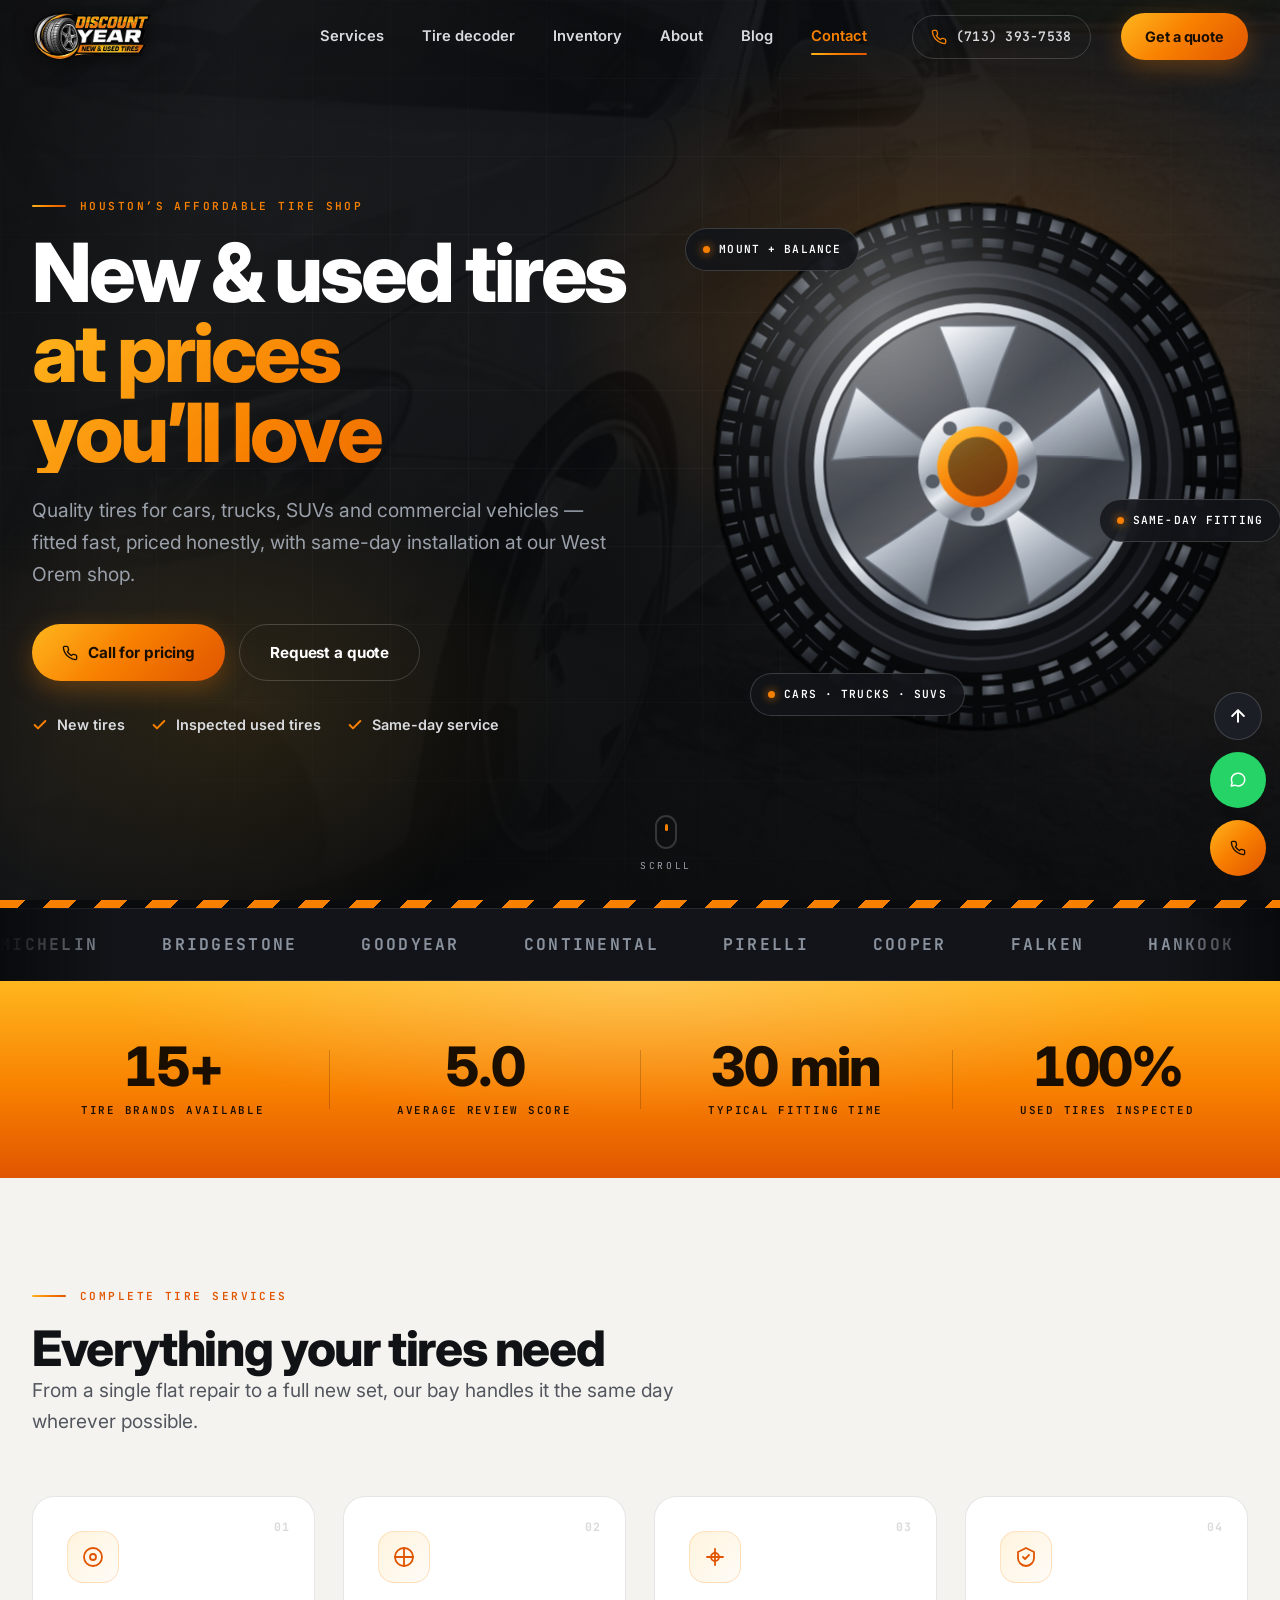
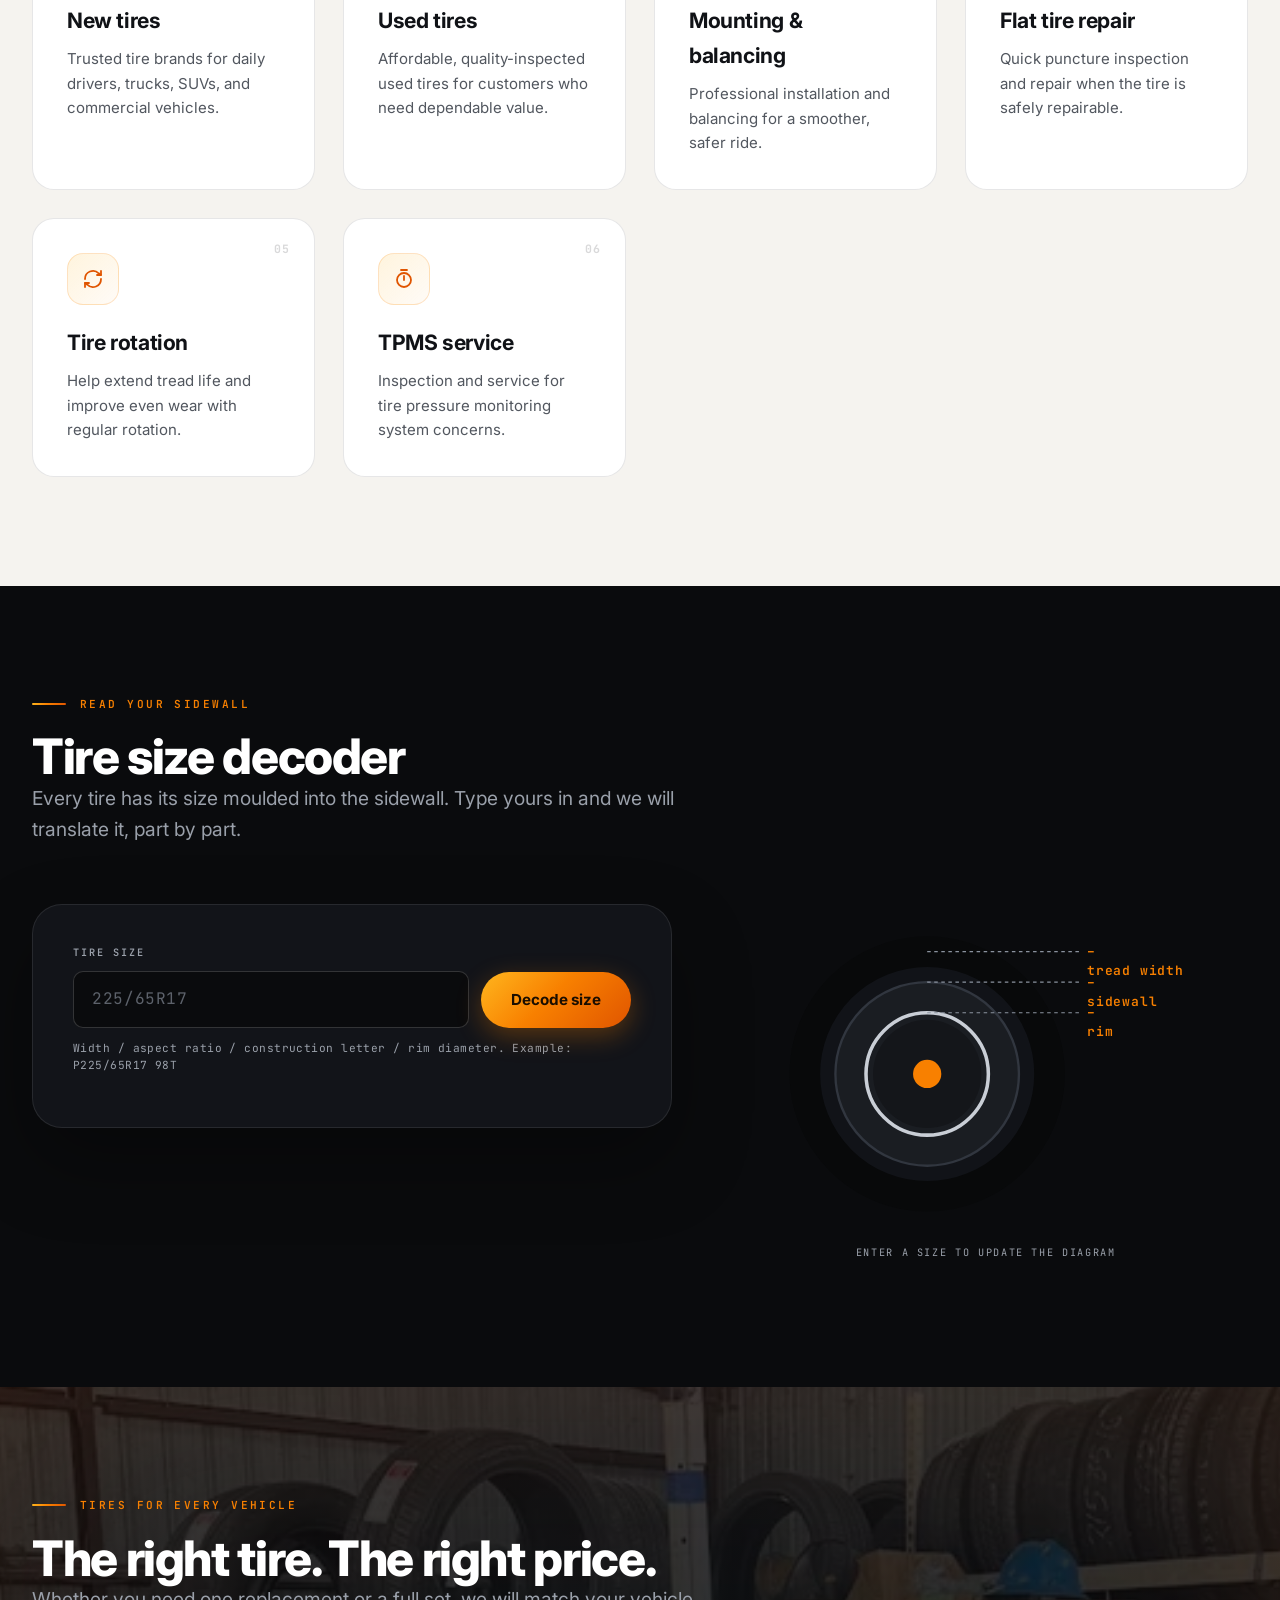
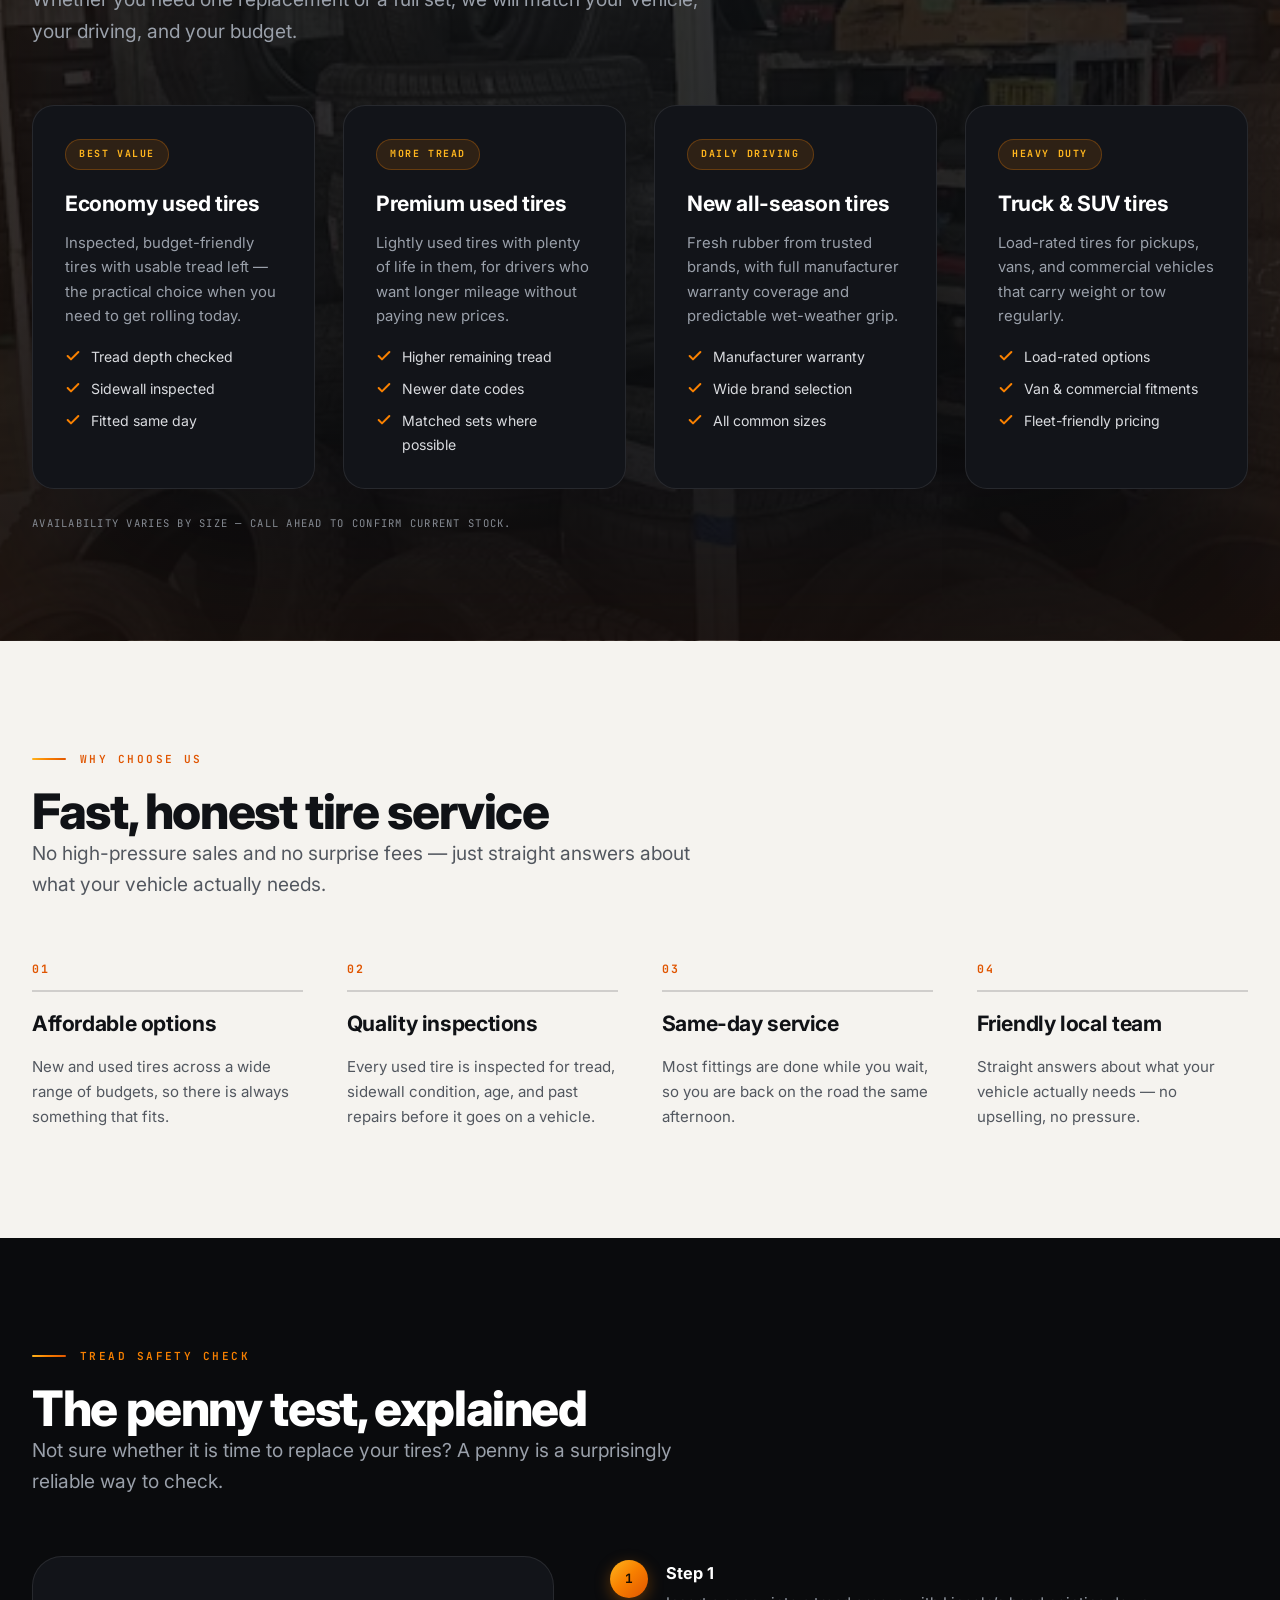
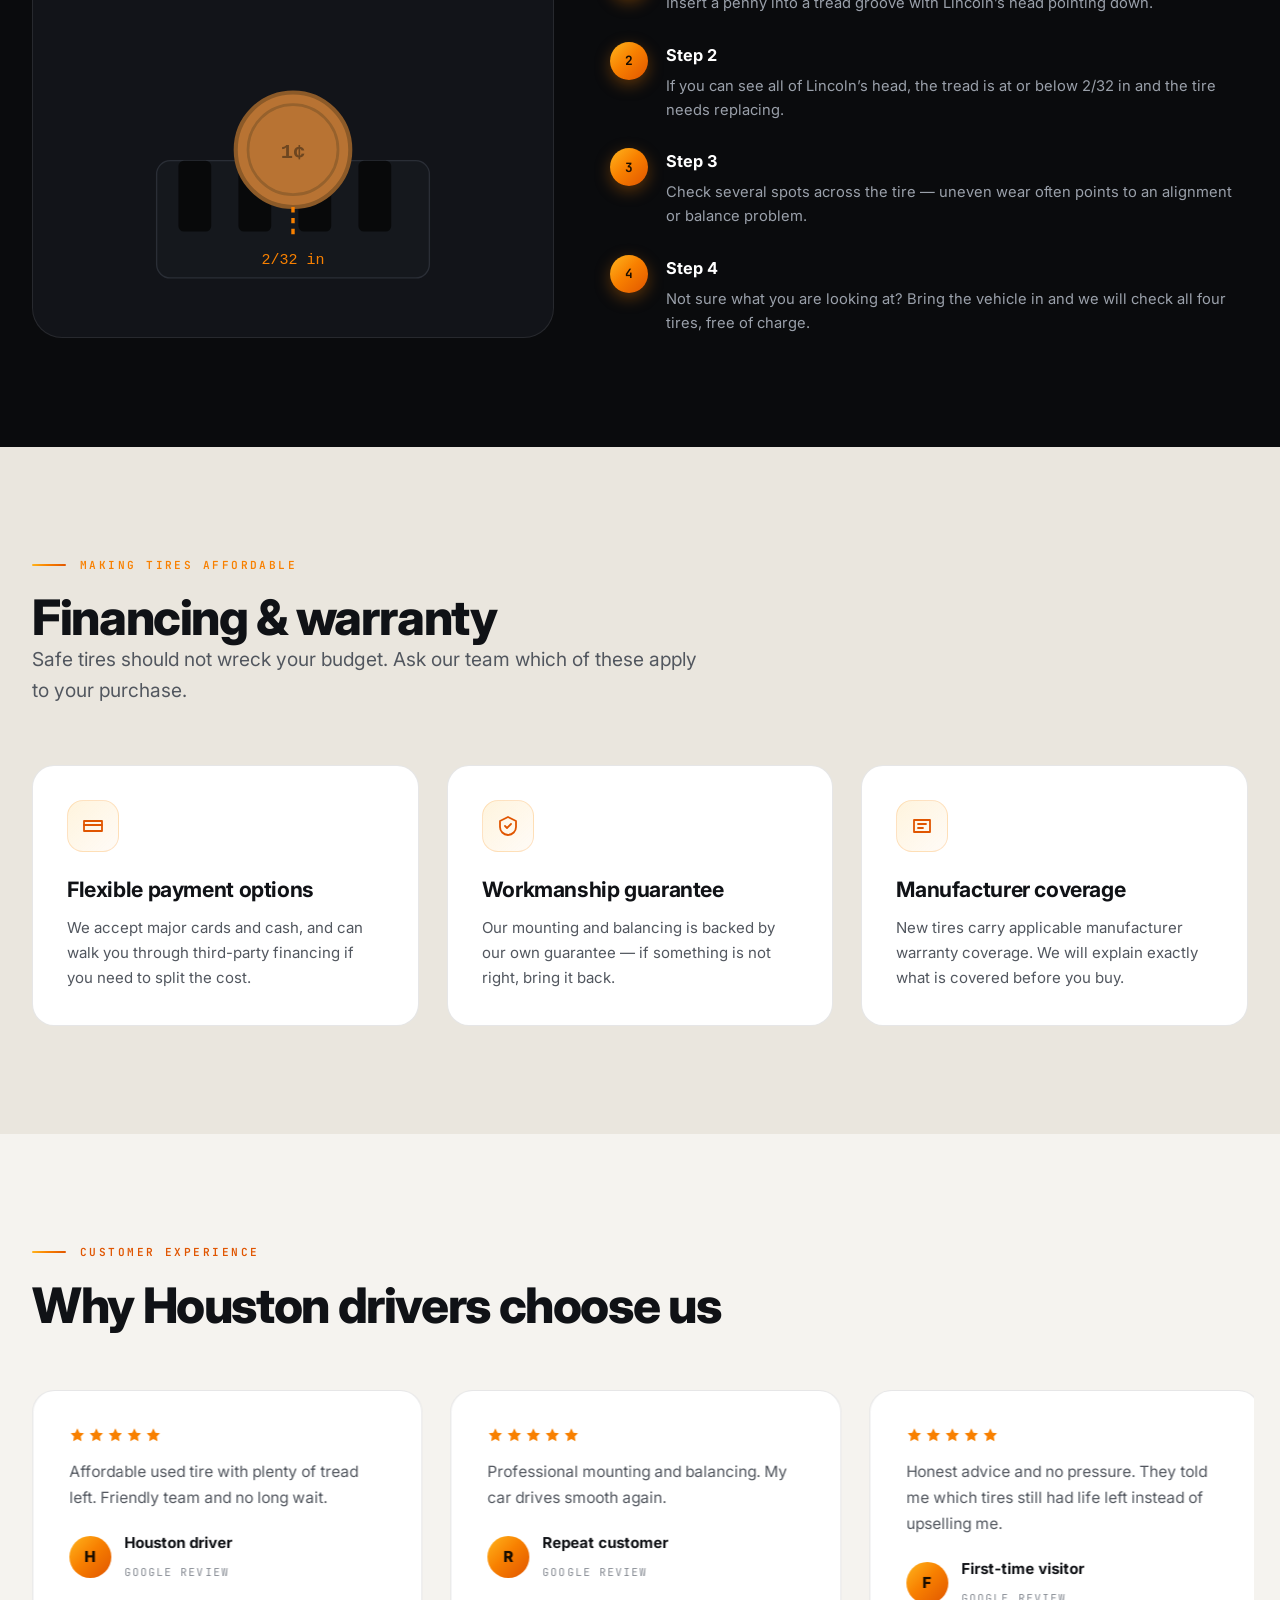
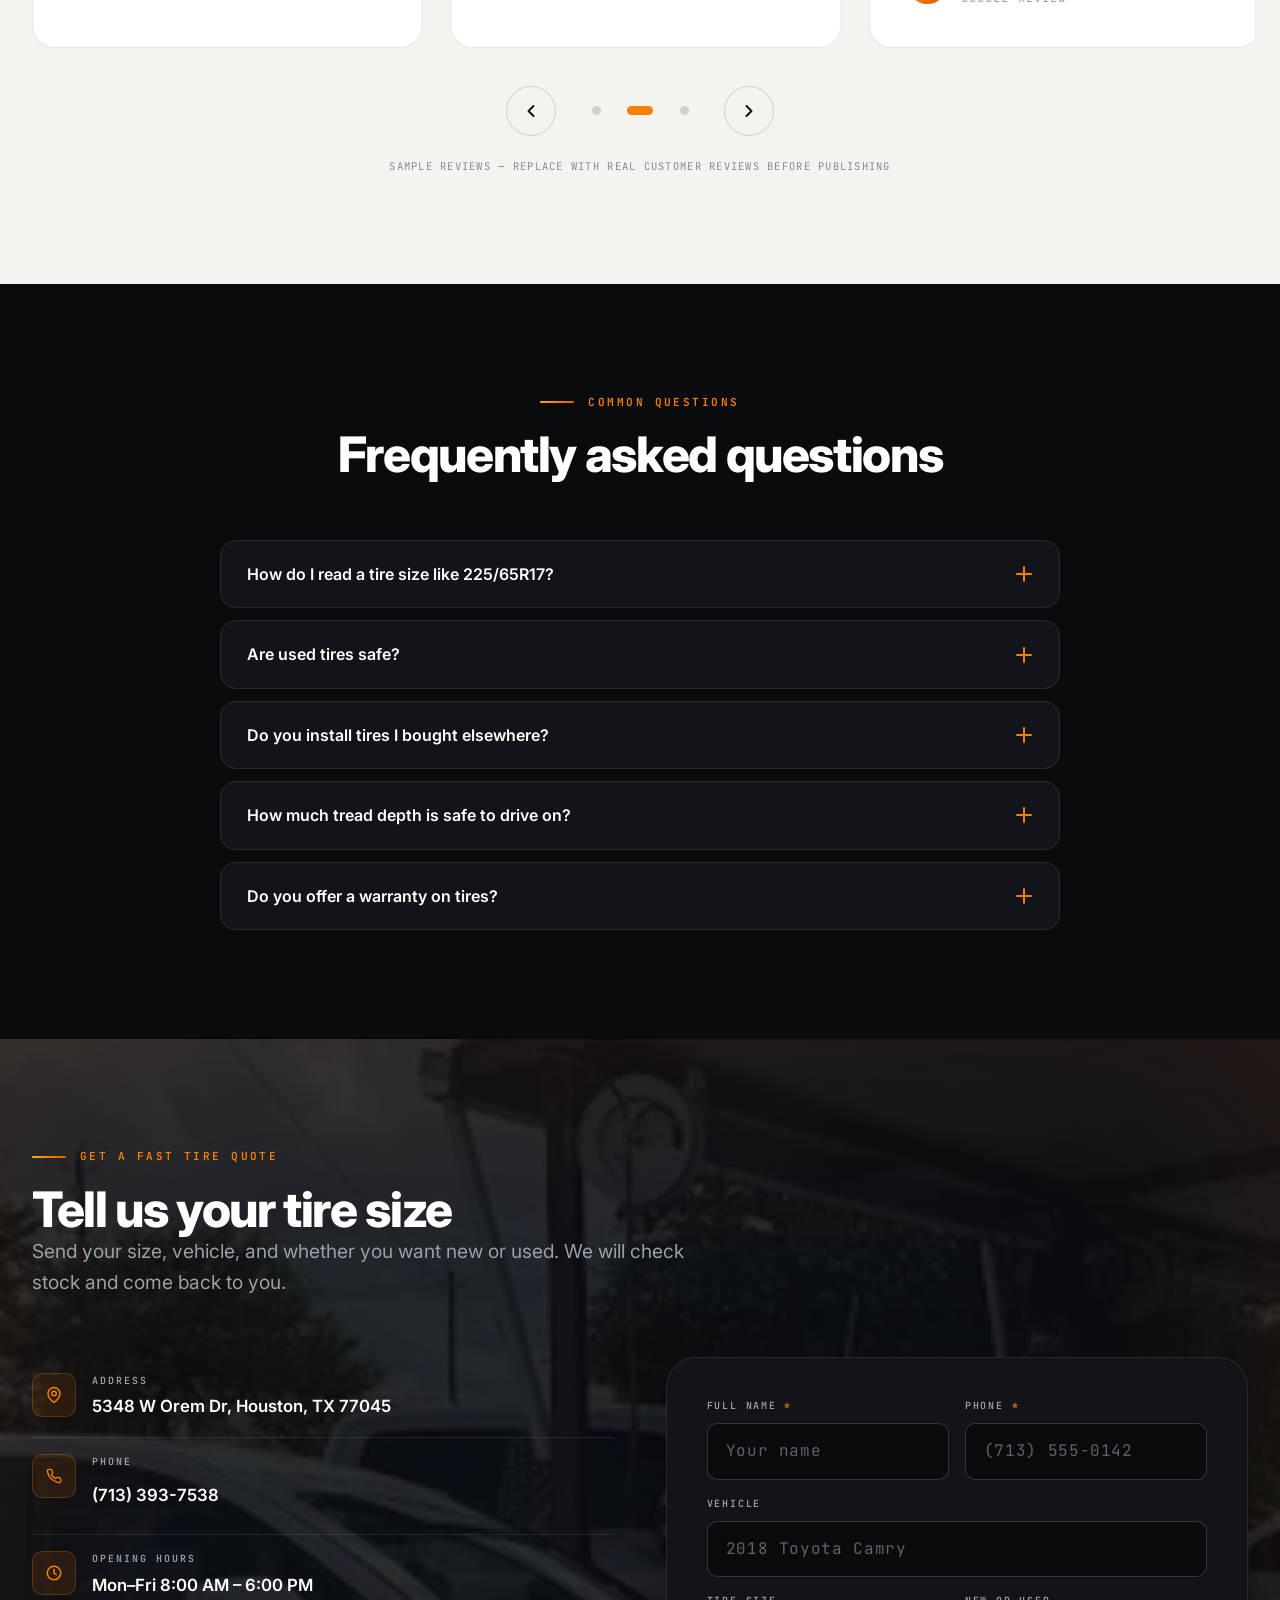
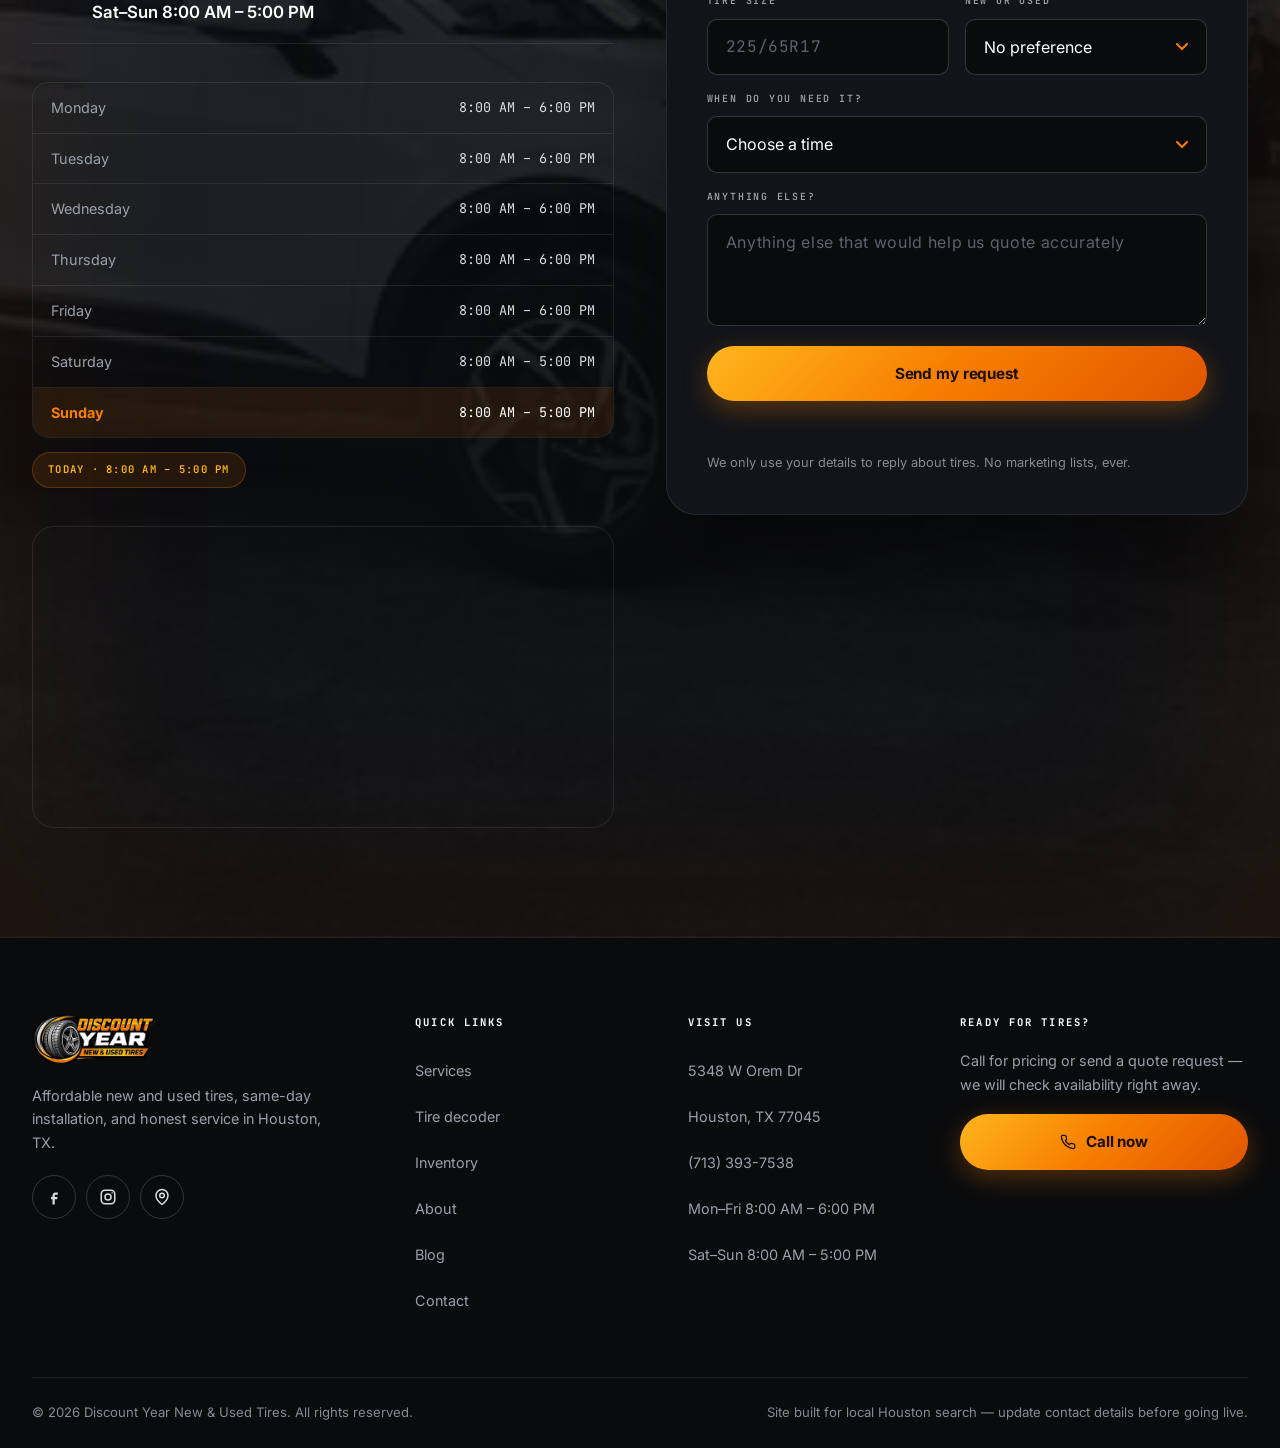
==== commit 298eadc4: "Add files via upload" ====
--- a/index.html
+++ b/index.html
@@ -1153,7 +1153,7 @@
 <!-- ===== floating actions =============================================== -->
 <div class="floating">
   <button class="to-top" id="backToTop" type="button" aria-label="Back to top"><svg width="20" height="20" viewBox="0 0 24 24" fill="none" stroke="currentColor" stroke-width="2.4" stroke-linecap="round" stroke-linejoin="round" aria-hidden="true"><path d="M12 19V5M5 12l7-7 7 7"/></svg></button>
-  <a class="fab fab-wa" href="https://wa.me/17133937538" aria-label="Message us on WhatsApp" target="_blank" rel="noopener"><svg width="18" height="18" viewBox="0 0 24 24" fill="none" stroke="currentColor" stroke-width="2" stroke-linecap="round" stroke-linejoin="round" aria-hidden="true"><path d="M21 11.5a8.4 8.4 0 0 1-9 8.4 9 9 0 0 1-4.2-1L3 20l1.2-4.5a8.4 8.4 0 0 1-1-4A8.4 8.4 0 0 1 11.6 3h.5a8.4 8.4 0 0 1 8.9 8.5z"/></svg></a>
+  <a class="fab fab-wa" href="https://wa.me/13462709010" aria-label="Message us on WhatsApp" target="_blank" rel="noopener"><svg width="18" height="18" viewBox="0 0 24 24" fill="none" stroke="currentColor" stroke-width="2" stroke-linecap="round" stroke-linejoin="round" aria-hidden="true"><path d="M21 11.5a8.4 8.4 0 0 1-9 8.4 9 9 0 0 1-4.2-1L3 20l1.2-4.5a8.4 8.4 0 0 1-1-4A8.4 8.4 0 0 1 11.6 3h.5a8.4 8.4 0 0 1 8.9 8.5z"/></svg></a>
   <a class="fab fab-call" href="tel:+17133937538" aria-label="Call the shop"><svg width="16" height="16" viewBox="0 0 24 24" fill="none" stroke="currentColor" stroke-width="2" stroke-linecap="round" stroke-linejoin="round" aria-hidden="true"><path d="M22 16.9v3a2 2 0 0 1-2.2 2 19.8 19.8 0 0 1-8.6-3.1 19.5 19.5 0 0 1-6-6A19.8 19.8 0 0 1 2.1 4.2 2 2 0 0 1 4.1 2h3a2 2 0 0 1 2 1.7c.1 1 .4 1.9.7 2.8a2 2 0 0 1-.5 2.1L8.1 9.9a16 16 0 0 0 6 6l1.3-1.2a2 2 0 0 1 2.1-.5c.9.3 1.8.6 2.8.7a2 2 0 0 1 1.7 2z"/></svg></a>
 </div>
 
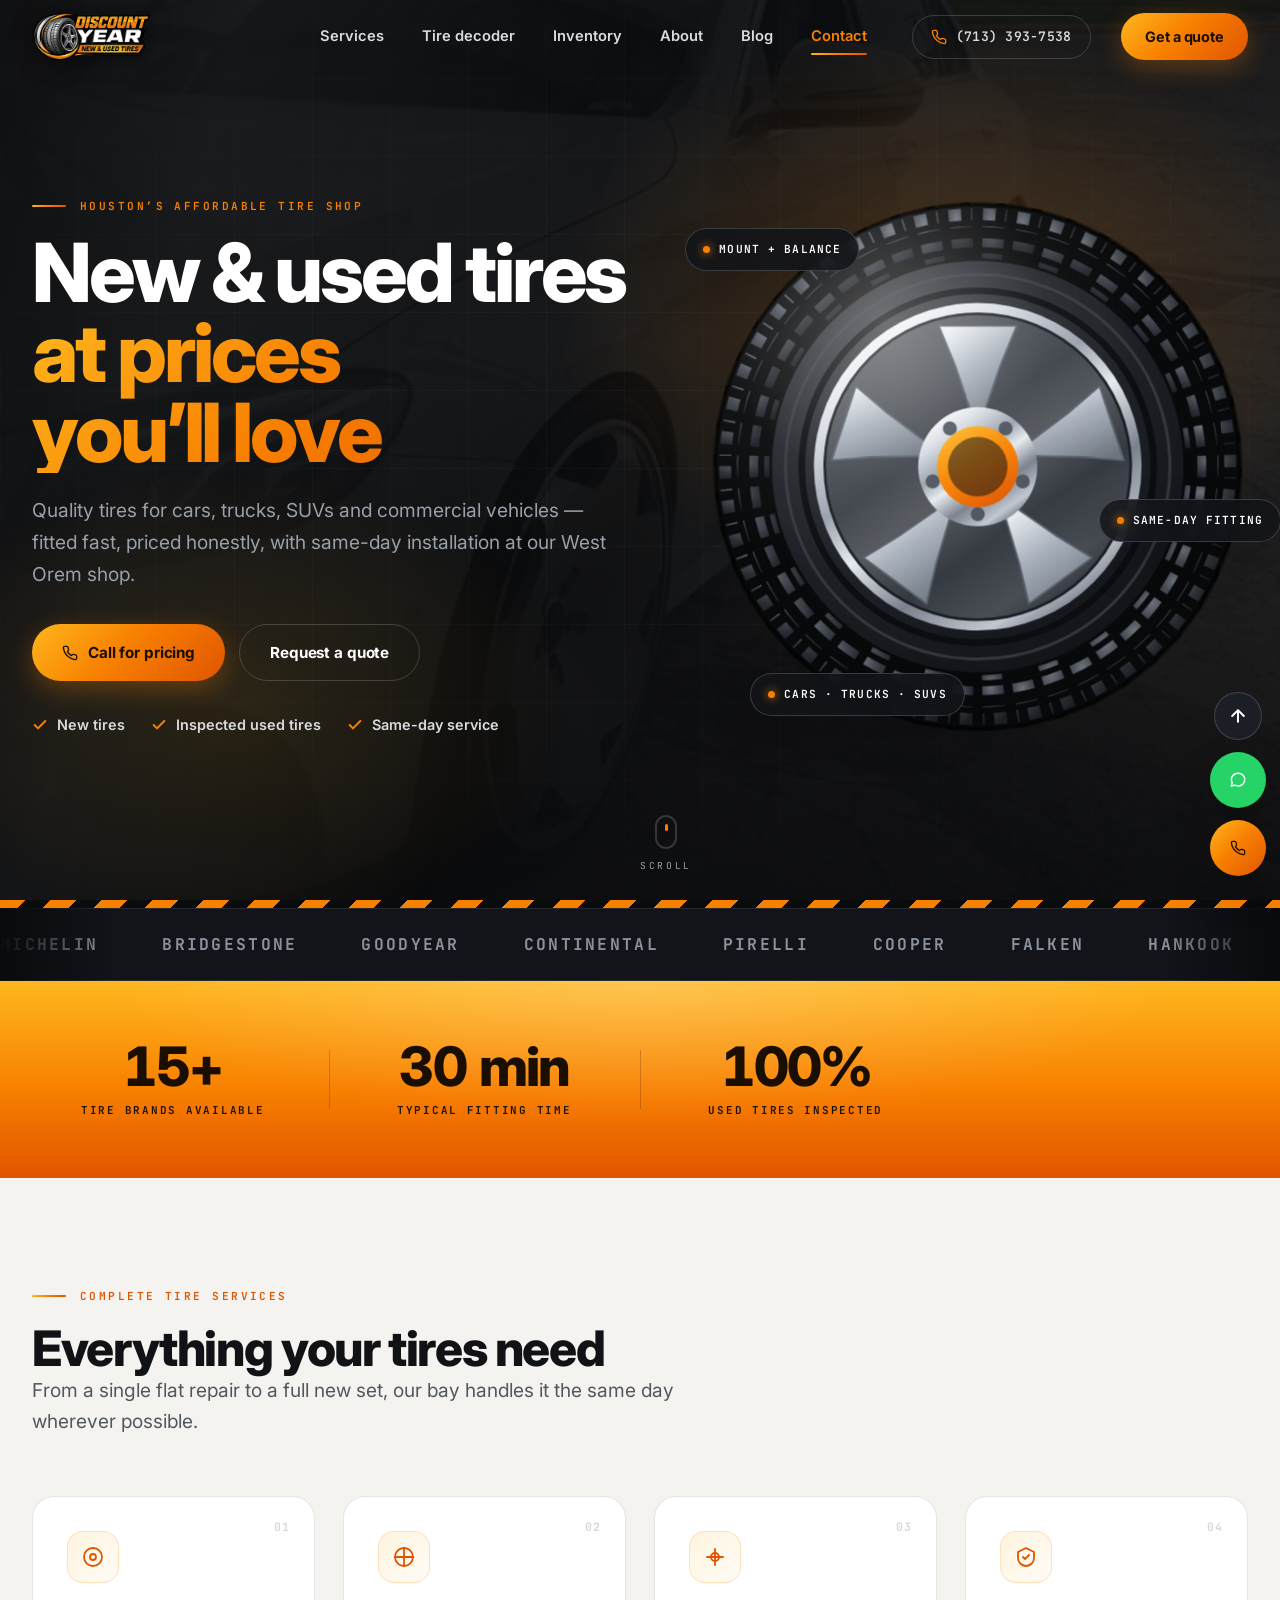
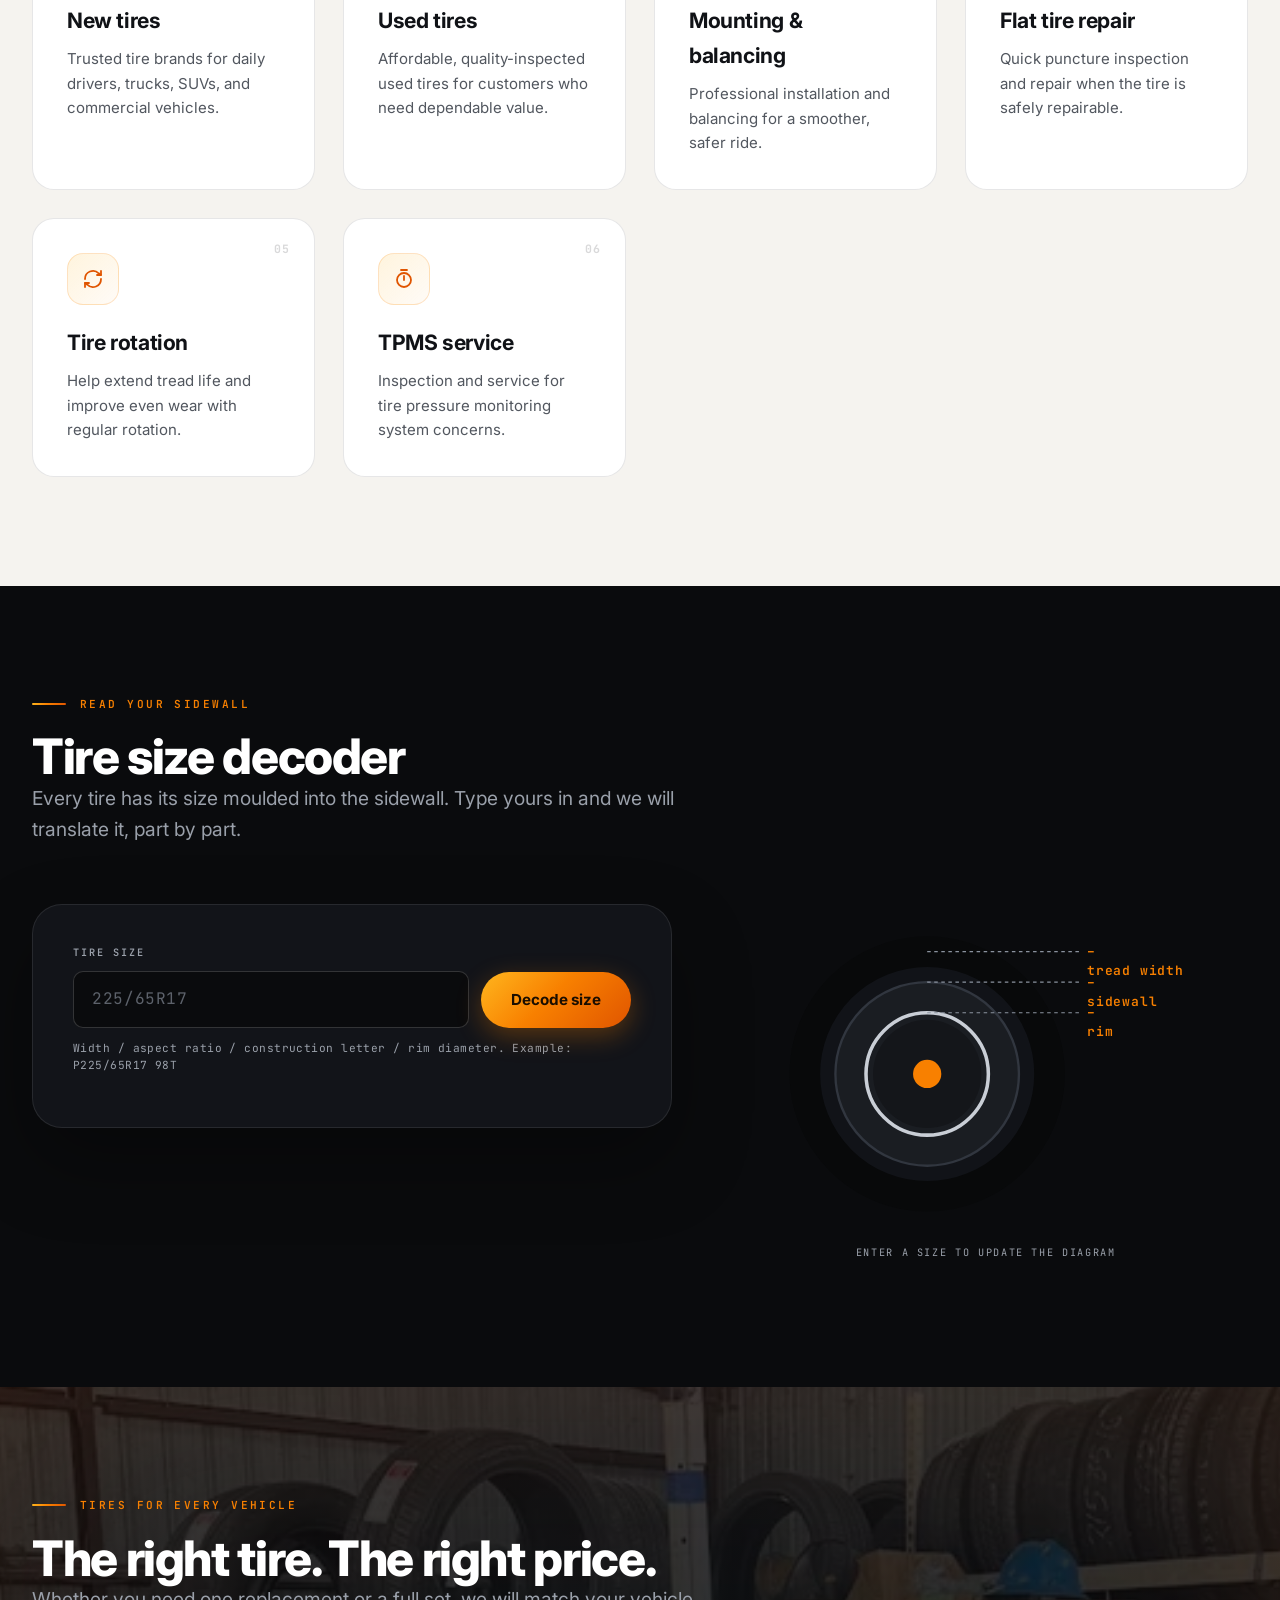
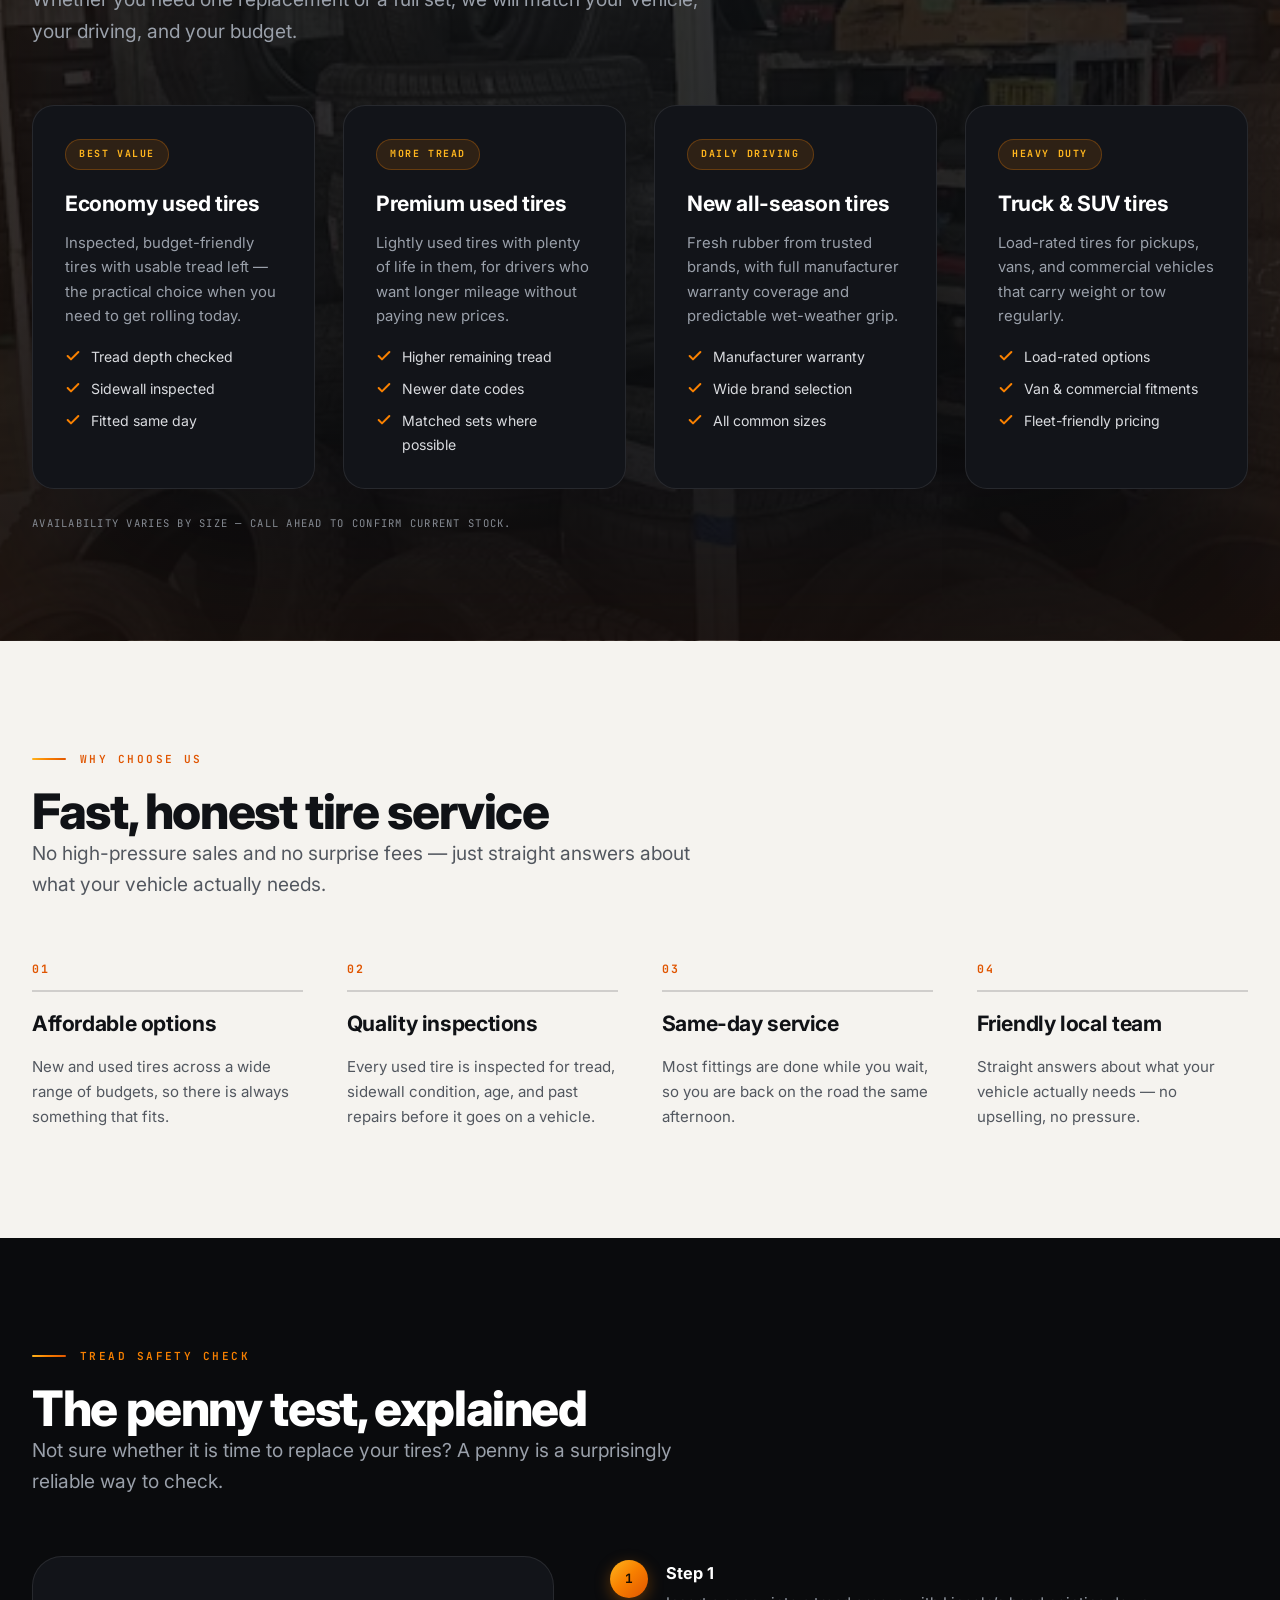
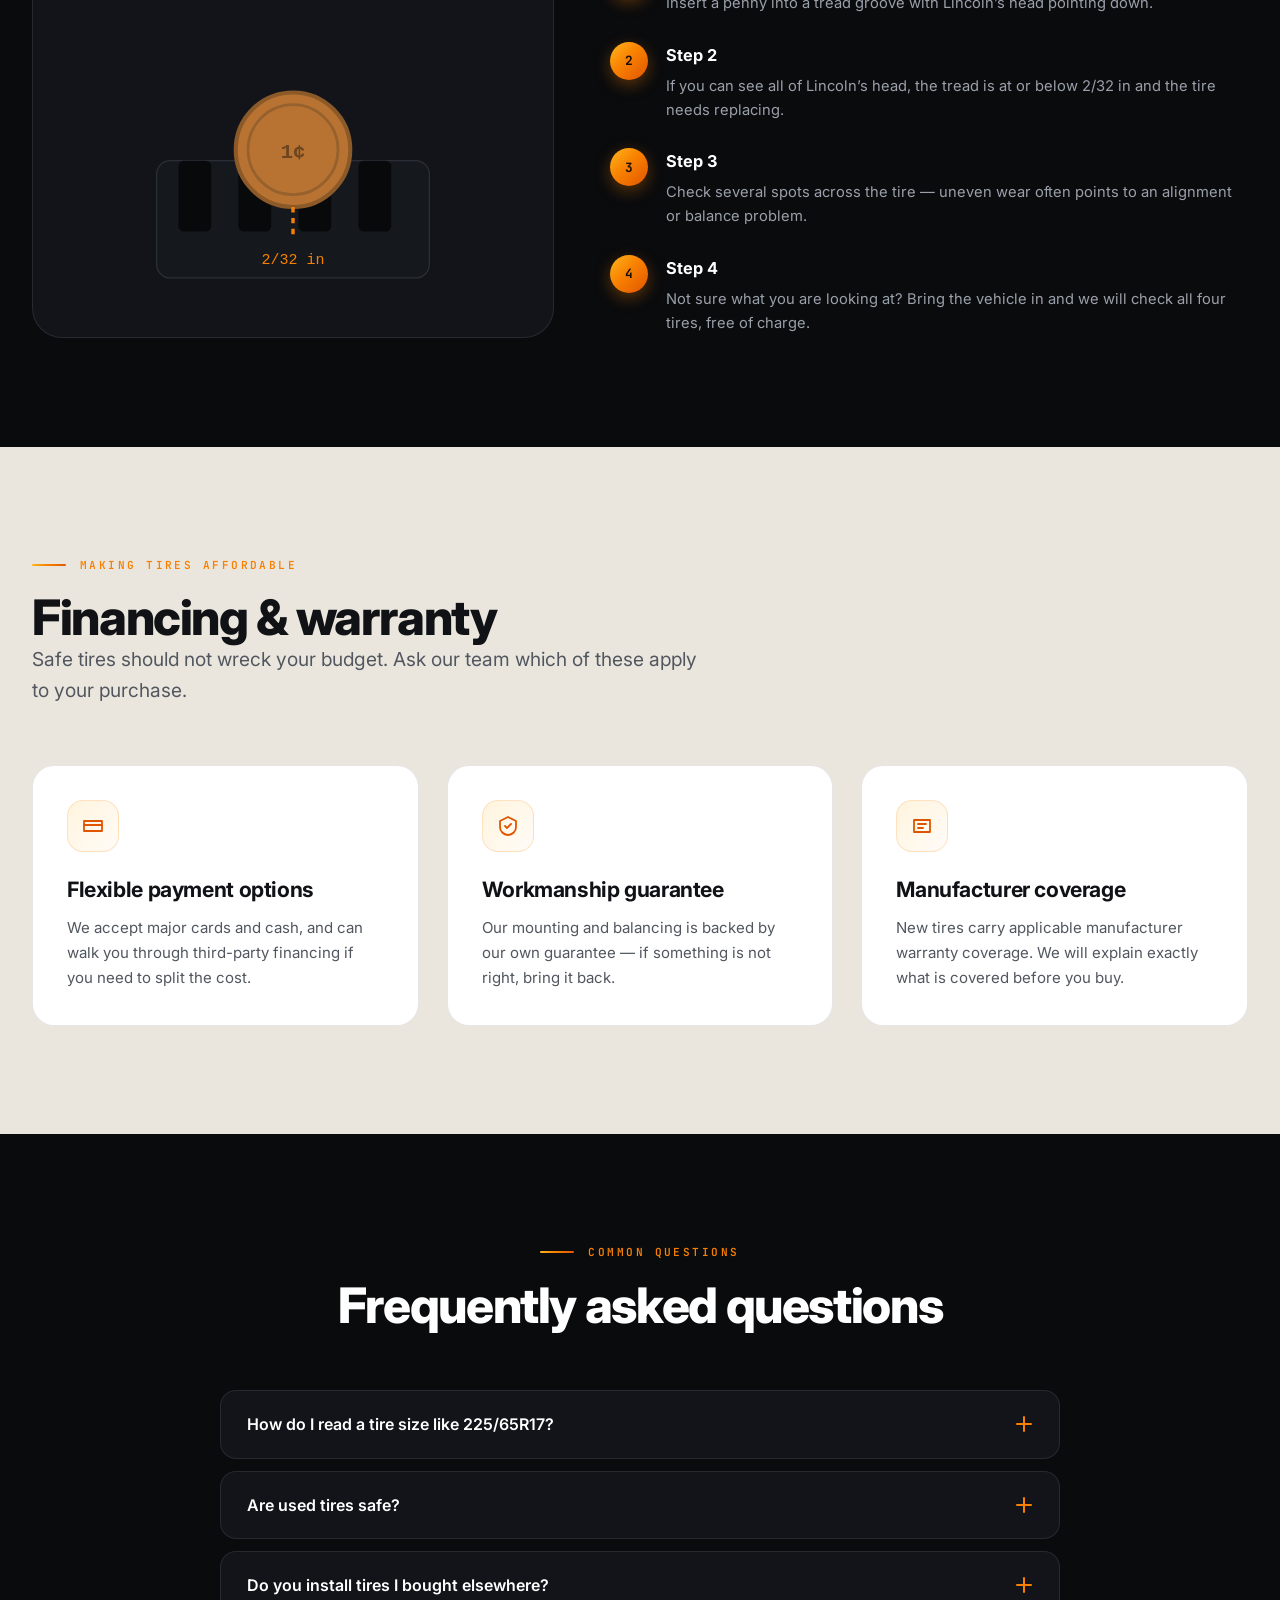
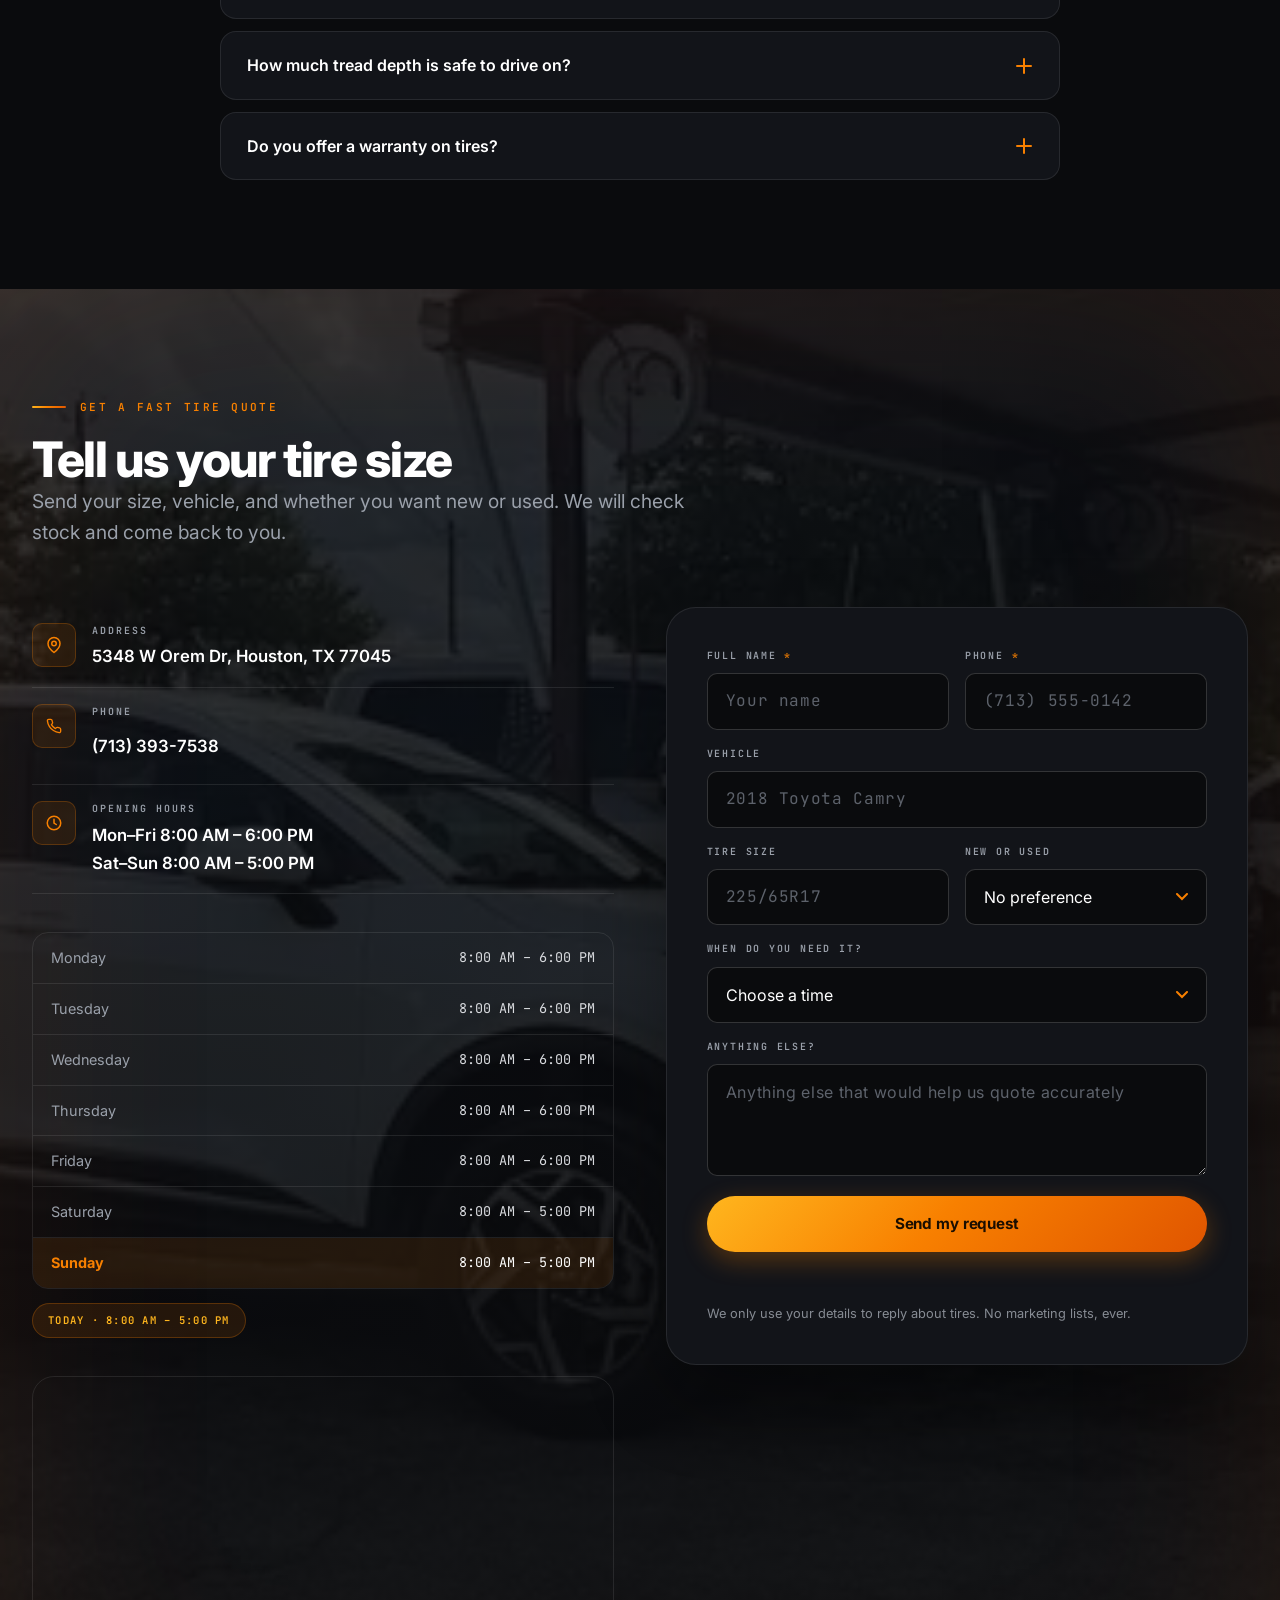
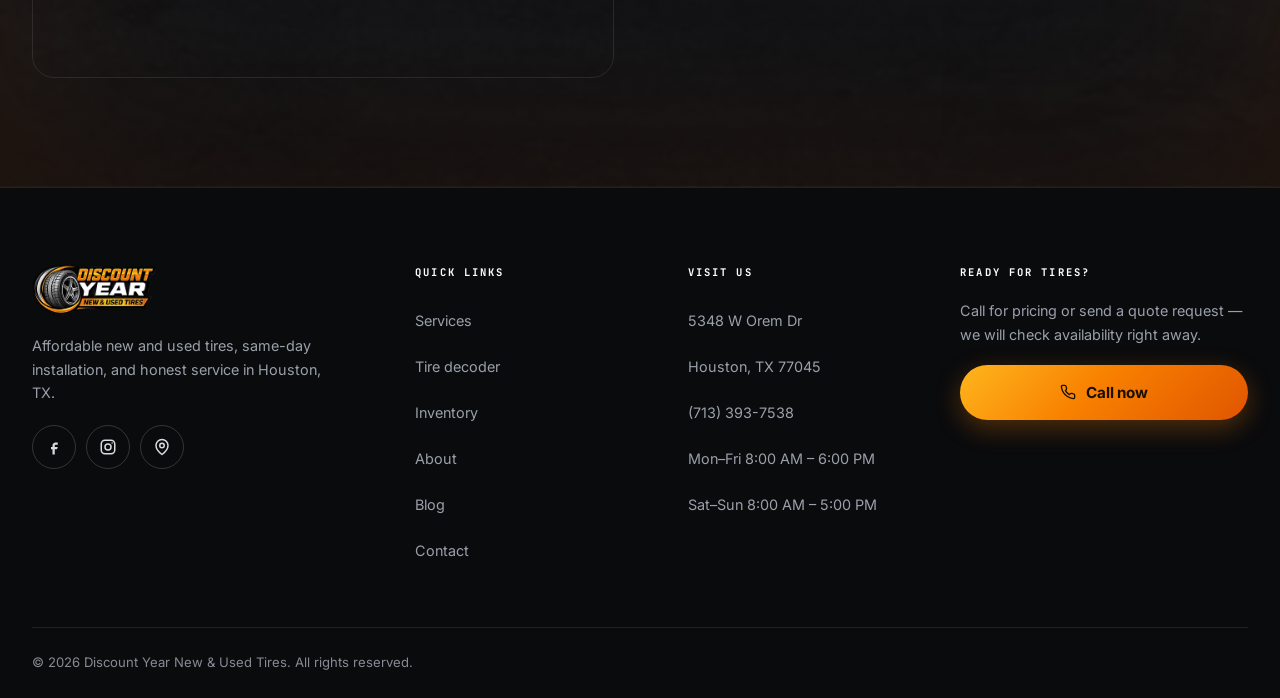
==== commit 8c5132a7: "Add files via upload" ====
--- a/index.html
+++ b/index.html
@@ -619,7 +619,6 @@
 <section class="stats" aria-label="Shop at a glance">
   <div class="stats-grid">
     <div class="stat reveal"><div class="stat-num" data-target="15" data-suffix="+">0</div><div class="stat-label">Tire brands available</div></div>
-    <div class="stat reveal" style="--delay:1"><div class="stat-num" data-target="5" data-decimals="1">0</div><div class="stat-label">Average review score</div></div>
     <div class="stat reveal" style="--delay:2"><div class="stat-num" data-target="30" data-suffix=" min">0</div><div class="stat-label">Typical fitting time</div></div>
     <div class="stat reveal" style="--delay:3"><div class="stat-num" data-target="100" data-suffix="%">0</div><div class="stat-label">Used tires inspected</div></div>
   </div>
@@ -889,7 +888,9 @@
 </section>
 
 <!-- ===== reviews ========================================================= -->
-<section class="section section-light" id="reviews">
+<!-- Reviews/Testimonials section temporarily hidden — remove the `hidden`
+     attribute below to restore it once there are enough genuine reviews. -->
+<section class="section section-light" id="reviews" hidden>
   <div class="container">
     <div class="section-head reveal">
       <p class="eyebrow">Customer experience</p>
@@ -1145,7 +1146,6 @@
 
     <div class="footer-bottom">
       <span>&copy; <span id="year"></span> Discount Year New &amp; Used Tires. All rights reserved.</span>
-      <span>Site built for local Houston search &mdash; update contact details before going live.</span>
     </div>
   </div>
 </footer>
@@ -1153,7 +1153,7 @@
 <!-- ===== floating actions =============================================== -->
 <div class="floating">
   <button class="to-top" id="backToTop" type="button" aria-label="Back to top"><svg width="20" height="20" viewBox="0 0 24 24" fill="none" stroke="currentColor" stroke-width="2.4" stroke-linecap="round" stroke-linejoin="round" aria-hidden="true"><path d="M12 19V5M5 12l7-7 7 7"/></svg></button>
-  <a class="fab fab-wa" href="https://wa.me/13462709010" aria-label="Message us on WhatsApp" target="_blank" rel="noopener"><svg width="18" height="18" viewBox="0 0 24 24" fill="none" stroke="currentColor" stroke-width="2" stroke-linecap="round" stroke-linejoin="round" aria-hidden="true"><path d="M21 11.5a8.4 8.4 0 0 1-9 8.4 9 9 0 0 1-4.2-1L3 20l1.2-4.5a8.4 8.4 0 0 1-1-4A8.4 8.4 0 0 1 11.6 3h.5a8.4 8.4 0 0 1 8.9 8.5z"/></svg></a>
+  <a class="fab fab-wa" href="https://wa.me/17133937538" aria-label="Message us on WhatsApp" target="_blank" rel="noopener"><svg width="18" height="18" viewBox="0 0 24 24" fill="none" stroke="currentColor" stroke-width="2" stroke-linecap="round" stroke-linejoin="round" aria-hidden="true"><path d="M21 11.5a8.4 8.4 0 0 1-9 8.4 9 9 0 0 1-4.2-1L3 20l1.2-4.5a8.4 8.4 0 0 1-1-4A8.4 8.4 0 0 1 11.6 3h.5a8.4 8.4 0 0 1 8.9 8.5z"/></svg></a>
   <a class="fab fab-call" href="tel:+17133937538" aria-label="Call the shop"><svg width="16" height="16" viewBox="0 0 24 24" fill="none" stroke="currentColor" stroke-width="2" stroke-linecap="round" stroke-linejoin="round" aria-hidden="true"><path d="M22 16.9v3a2 2 0 0 1-2.2 2 19.8 19.8 0 0 1-8.6-3.1 19.5 19.5 0 0 1-6-6A19.8 19.8 0 0 1 2.1 4.2 2 2 0 0 1 4.1 2h3a2 2 0 0 1 2 1.7c.1 1 .4 1.9.7 2.8a2 2 0 0 1-.5 2.1L8.1 9.9a16 16 0 0 0 6 6l1.3-1.2a2 2 0 0 1 2.1-.5c.9.3 1.8.6 2.8.7a2 2 0 0 1 1.7 2z"/></svg></a>
 </div>
 
